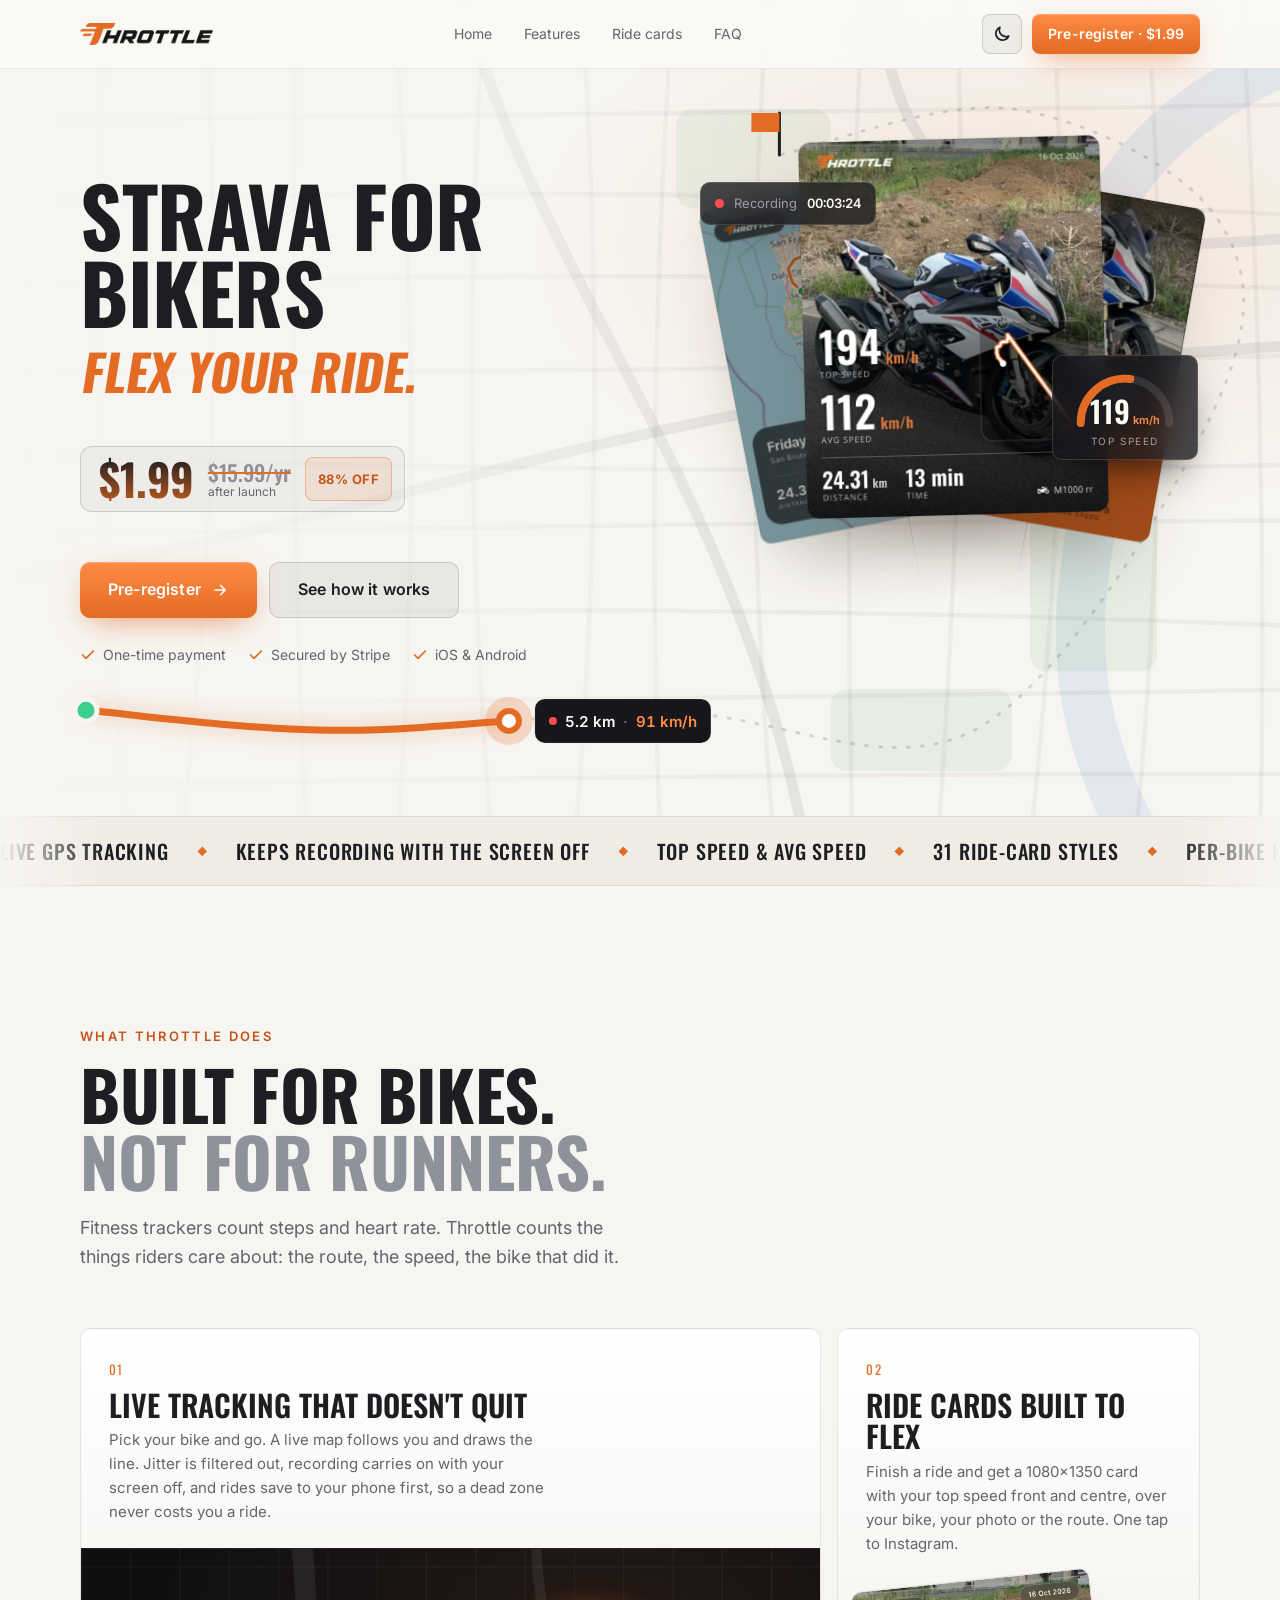
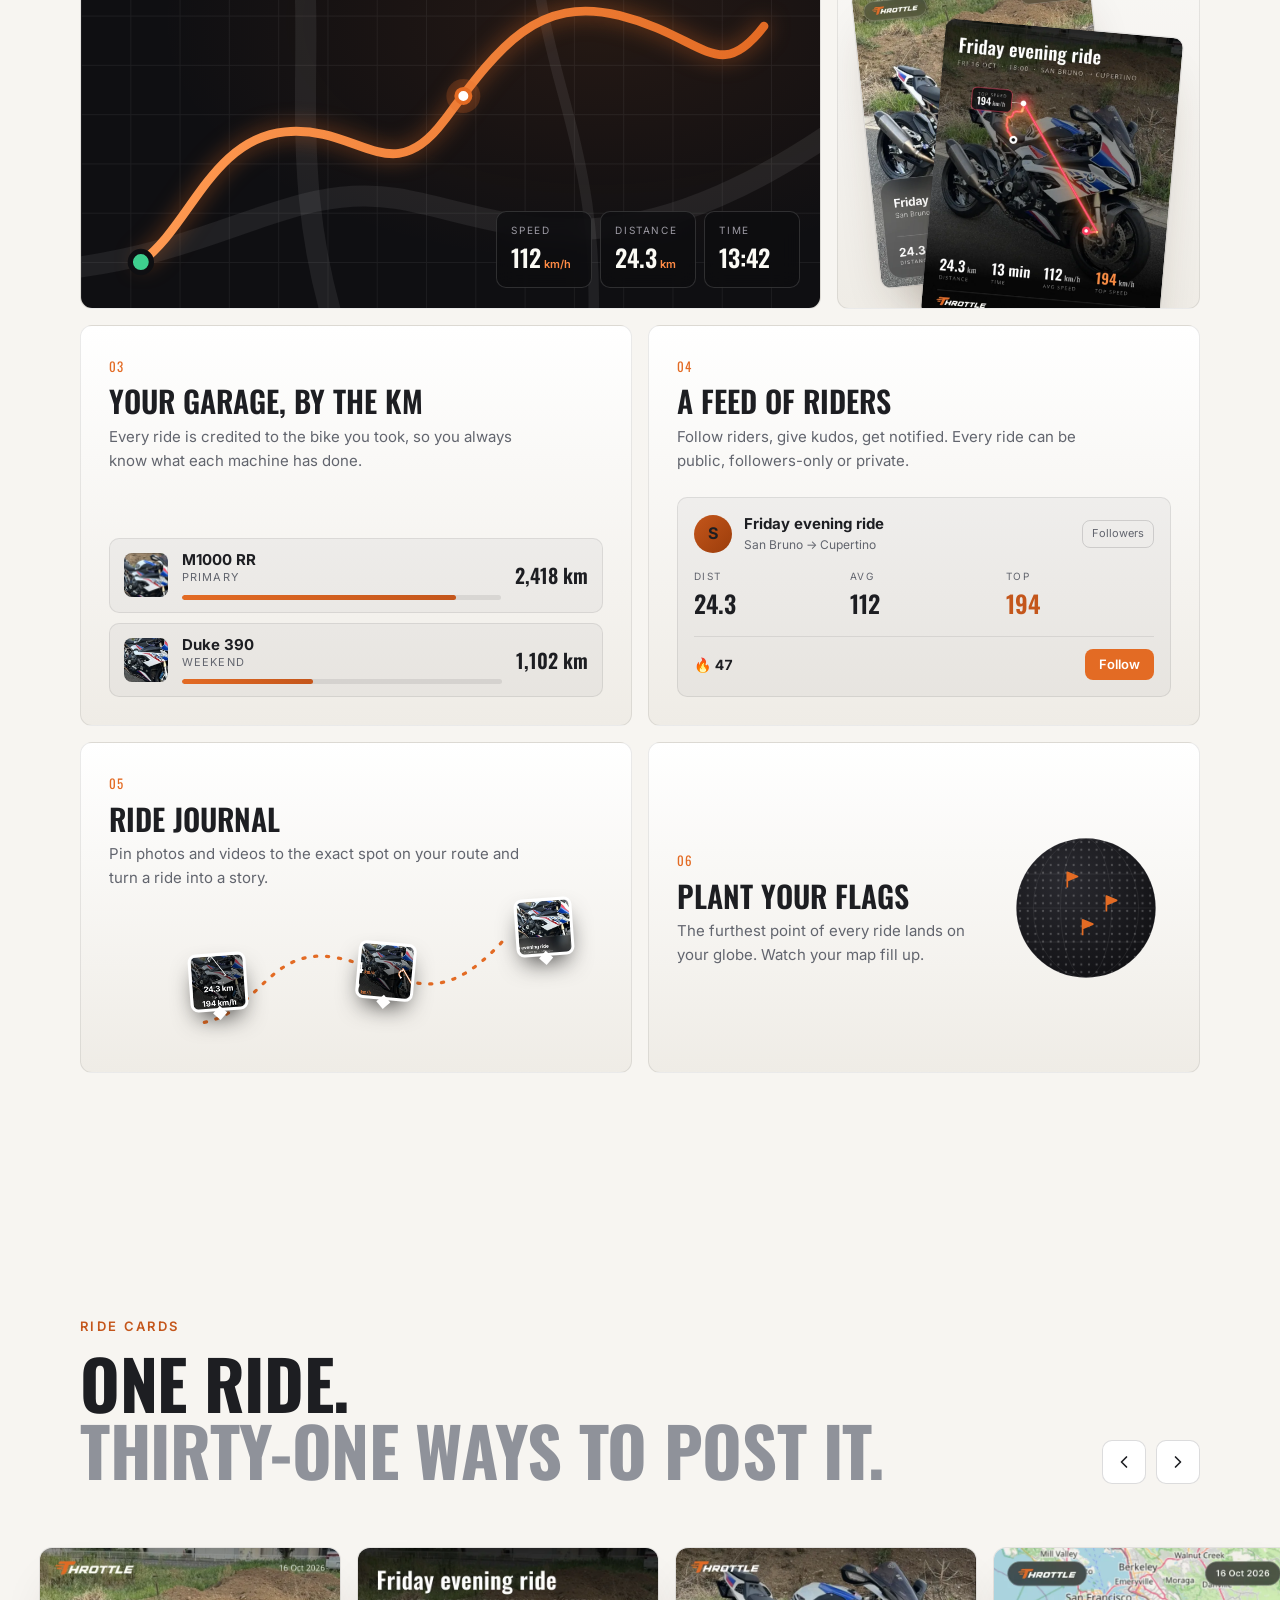
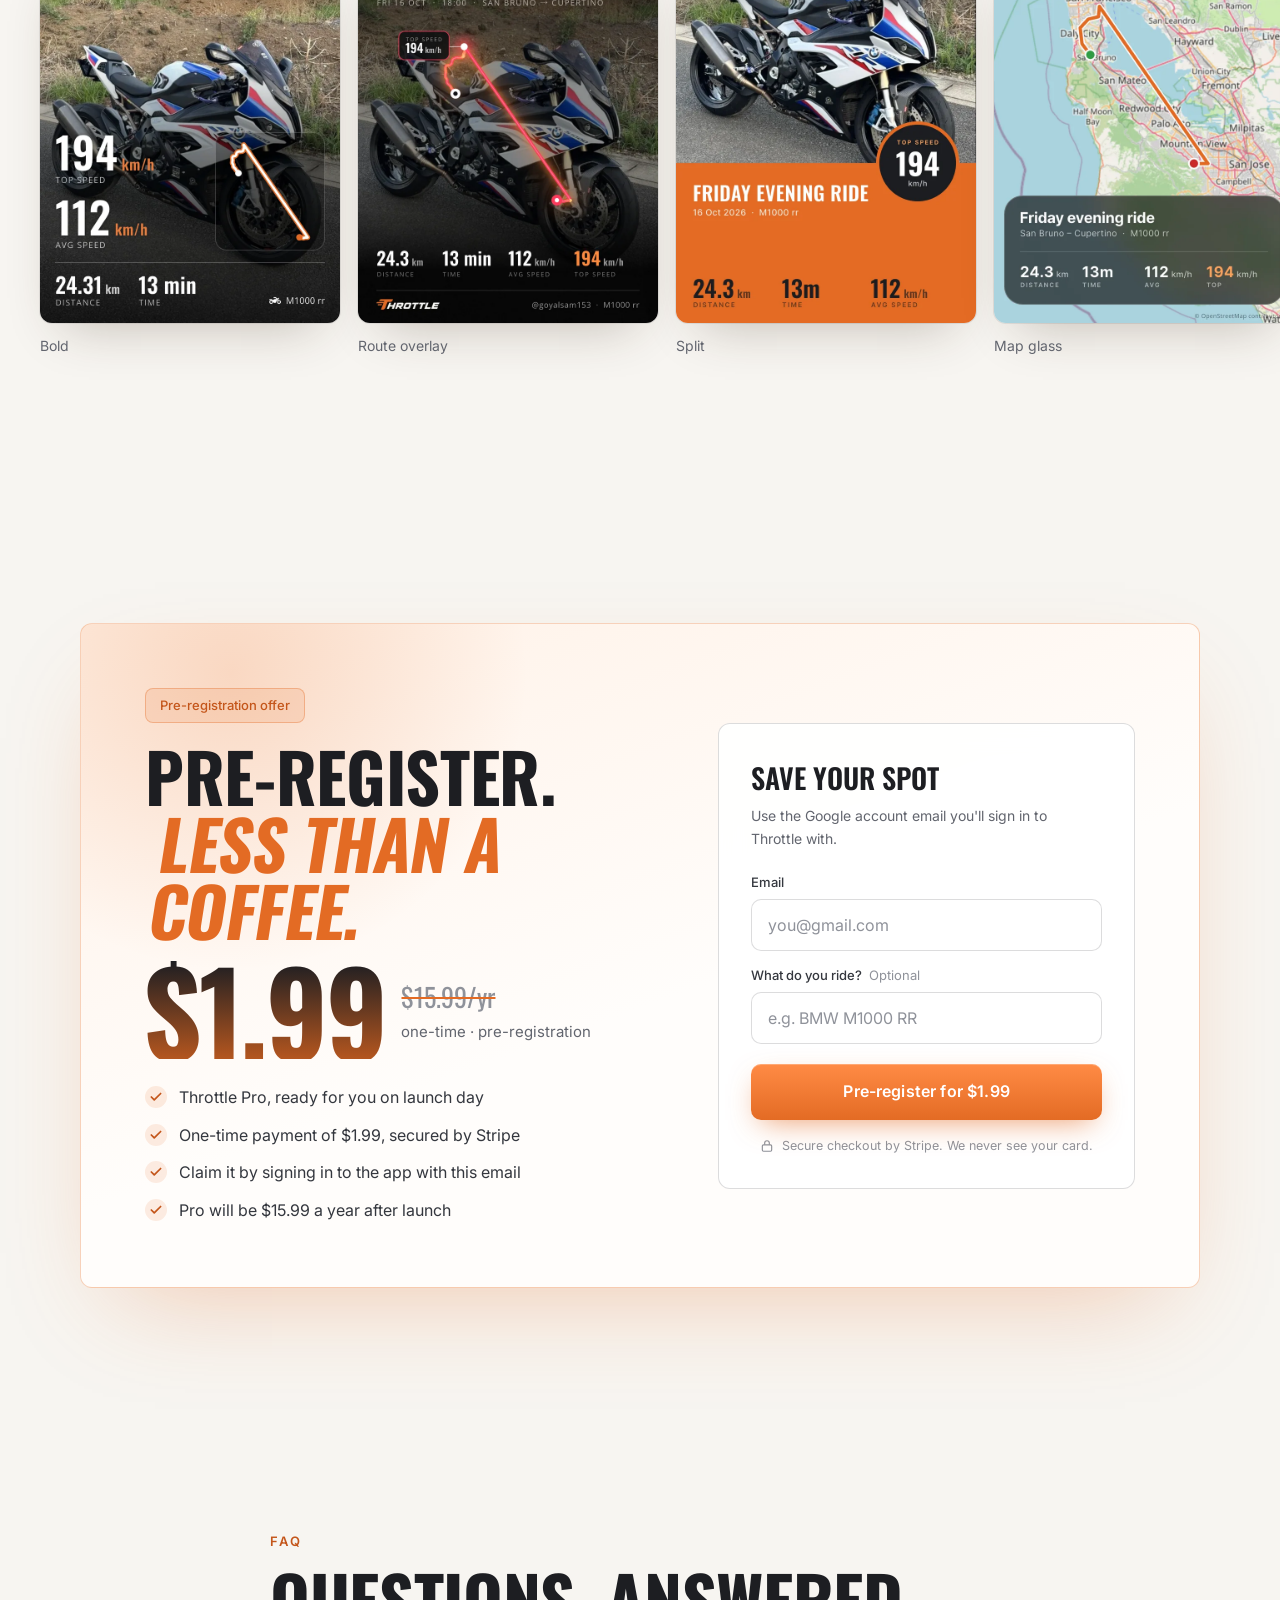
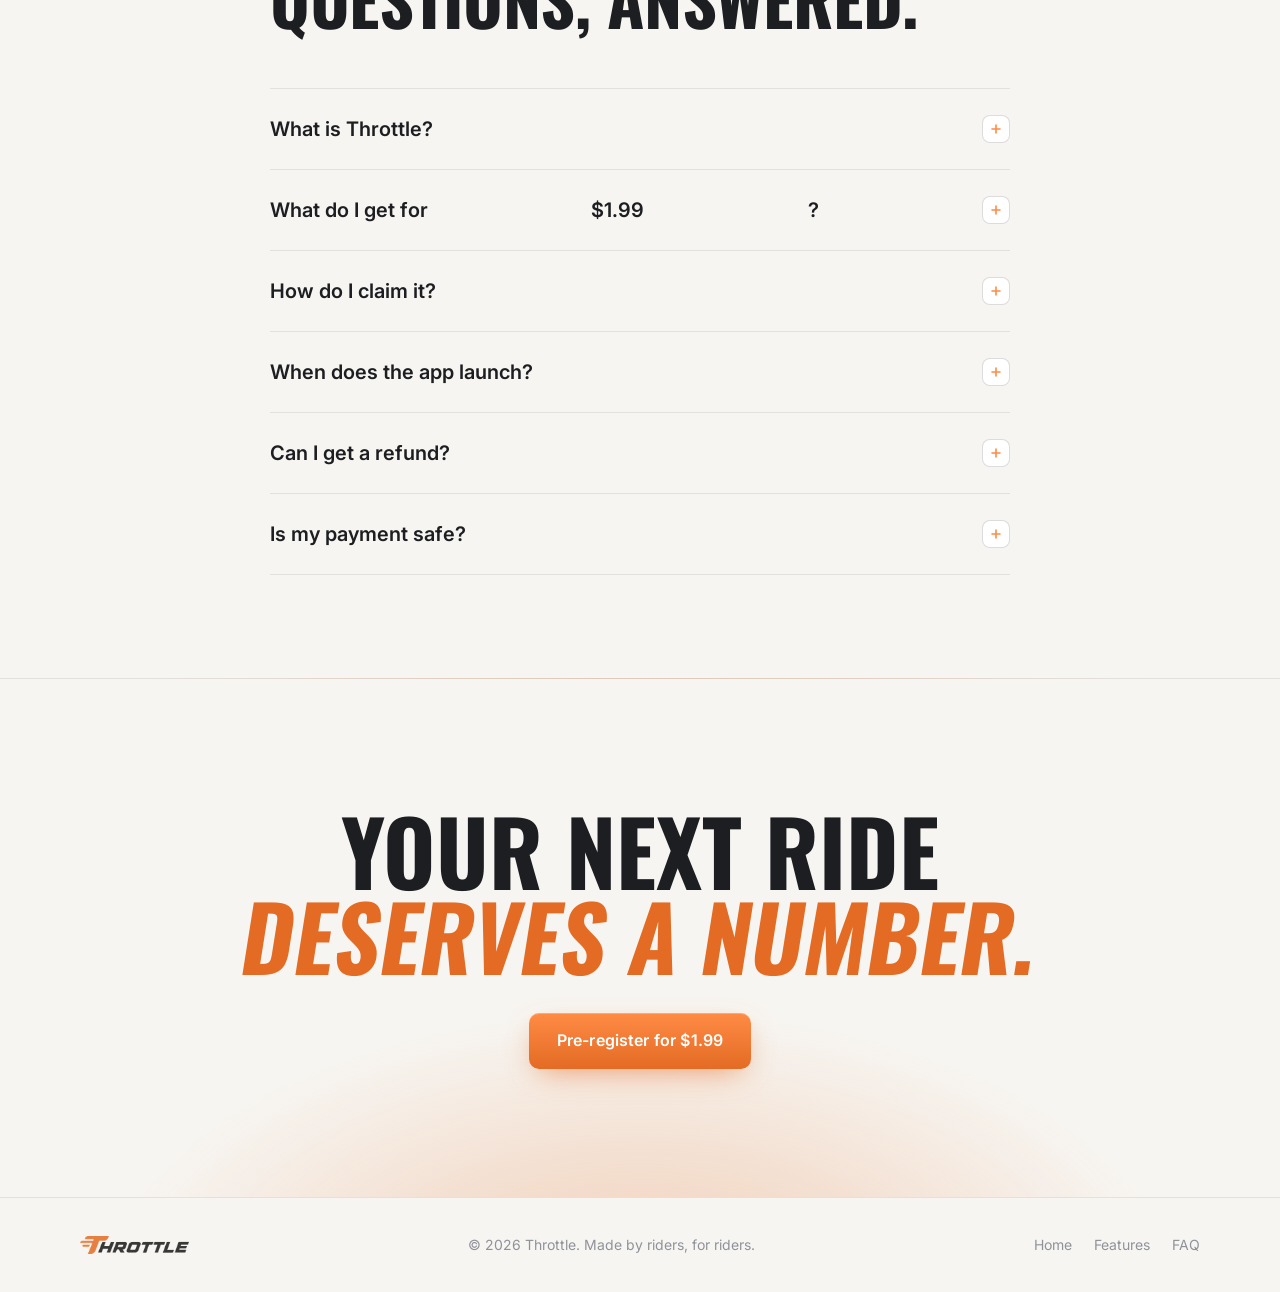
==== indexv2.html @ 34ca58b8 "newUI" ====
<!doctype html>
<!-- v2: solid nav + street map / live ride hero (assets/css/v2.css, assets/js/hero-route.js). -->
<html lang="en" data-theme="light">
<head>
  <meta charset="utf-8" />
  <meta name="viewport" content="width=device-width, initial-scale=1, viewport-fit=cover" />
  <title>Throttle: the ride tracker for motorcyclists</title>
  <meta name="description" content="Throttle records every motorcycle ride with GPS, turns it into a ride card that flexes your top speed, and connects you with riders who get it. Pre-register for $1.99 (Pro will be $15.99 a year)." />
  <meta name="theme-color" content="#f7f5f1" />
  <script>
    // Apply the saved theme before anything paints (light by default).
    (function () {
      var t = "light";
      try { t = localStorage.getItem("throttle_theme") === "dark" ? "dark" : "light"; } catch (e) {}
      document.documentElement.setAttribute("data-theme", t);
    })();
  </script>

  <meta property="og:type" content="website" />
  <meta property="og:title" content="Throttle: Strava for Bikers" />
  <meta property="og:description" content="The motorcycle app for tracking rides and sharing ride cards. Pre-register for $1.99. Pro will be $15.99 a year." />
  <meta property="og:image" content="assets/img/og-image.jpg" />
  <meta name="twitter:card" content="summary_large_image" />

  <link rel="icon" type="image/png" sizes="32x32" href="assets/img/favicon-32.png" />
  <link rel="apple-touch-icon" href="assets/img/apple-touch-icon.png" />

  <link rel="preconnect" href="https://fonts.googleapis.com" />
  <link rel="preconnect" href="https://fonts.gstatic.com" crossorigin />
  <link href="https://fonts.googleapis.com/css2?family=Inter:wght@400;500;600;700&family=Oswald:wght@500;600;700&display=swap" rel="stylesheet" />
  <link rel="preload" as="image" href="assets/img/cards/photo-bold.webp" type="image/webp" />
  <link rel="stylesheet" href="assets/css/styles.css?v=10" />
  <link rel="stylesheet" href="assets/css/v2.css?v=6" />
</head>
<body>
  <a class="skip" href="#main">Skip to content</a>

  <!-- ============================== NAV ============================== -->
  <header class="nav" id="nav">
    <div class="wrap nav__inner">
      <a href="#top" class="nav__logo" aria-label="Throttle home">
        <img class="logo-on-dark" src="assets/img/logo-light.png" alt="Throttle" width="640" height="114" />
        <img class="logo-on-light" src="assets/img/logo-dark.png" alt="Throttle" width="640" height="114" />
      </a>
      <nav class="nav__links" aria-label="Sections">
        <a href="#top">Home</a>
        <a href="#features">Features</a>
        <a href="#cards">Ride cards</a>
        <a href="#faq">FAQ</a>
      </nav>
      <div class="nav__right">
        <button type="button" class="iconbtn theme-toggle" id="themeToggle" aria-label="Switch to dark mode">
          <svg class="i-sun" viewBox="0 0 24 24" aria-hidden="true"><circle cx="12" cy="12" r="4"/><path d="M12 2v2M12 20v2M4.9 4.9l1.4 1.4M17.7 17.7l1.4 1.4M2 12h2M20 12h2M4.9 19.1l1.4-1.4M17.7 6.3l1.4-1.4"/></svg>
          <svg class="i-moon" viewBox="0 0 24 24" aria-hidden="true"><path d="M20 14.5A8 8 0 0 1 9.5 4a8 8 0 1 0 10.5 10.5Z"/></svg>
        </button>
        <a href="#enroll" class="btn btn--primary btn--sm" data-cta><span>Pre-register<span class="nav__price"> · <span data-price>$1.99</span></span></span></a>
      </div>
    </div>
  </header>

  <main id="main">
    <!-- ============================== HERO ============================== -->
    <section class="hero hero--route" id="top">
      <div class="hero__bg" aria-hidden="true">
        <!-- Faint street map, fading out behind the headline -->
        <svg class="hr-map" viewBox="0 0 1440 900" preserveAspectRatio="xMidYMid slice">
          <path class="hr-water" d="M1500 40 C 1260 120 1180 260 1220 420 S 1120 700 1300 980" />
          <rect class="hr-park" x="760" y="120" width="170" height="110" rx="18" />
          <rect class="hr-park" x="1150" y="560" width="140" height="180" rx="18" />
          <rect class="hr-park" x="930" y="760" width="200" height="90" rx="18" />
          <path class="hr-road" d="M-20 40 Q 720 30 1460 29" />
          <path class="hr-road" d="M-20 132 Q 720 127 1460 115" />
          <path class="hr-road" d="M-20 224 Q 720 198 1460 238" />
          <path class="hr-road" d="M-20 316 Q 720 292 1460 319" />
          <path class="hr-road" d="M-20 408 Q 720 415 1460 391" />
          <path class="hr-road" d="M-20 500 Q 720 528 1460 512" />
          <path class="hr-road" d="M-20 592 Q 720 575 1460 574" />
          <path class="hr-road" d="M-20 684 Q 720 659 1460 691" />
          <path class="hr-road" d="M-20 776 Q 720 772 1460 760" />
          <path class="hr-road" d="M-20 868 Q 720 853 1460 853" />
          <path class="hr-road" d="M30 -20 Q 60 450 27 920" />
          <path class="hr-road" d="M134 -20 Q 101 450 156 920" />
          <path class="hr-road" d="M238 -20 Q 270 450 215 920" />
          <path class="hr-road" d="M342 -20 Q 330 450 352 920" />
          <path class="hr-road" d="M446 -20 Q 486 450 453 920" />
          <path class="hr-road" d="M550 -20 Q 517 450 556 920" />
          <path class="hr-road" d="M654 -20 Q 688 450 649 920" />
          <path class="hr-road" d="M758 -20 Q 724 450 742 920" />
          <path class="hr-road" d="M862 -20 Q 827 450 867 920" />
          <path class="hr-road" d="M966 -20 Q 943 450 954 920" />
          <path class="hr-road" d="M1070 -20 Q 1083 450 1049 920" />
          <path class="hr-road" d="M1174 -20 Q 1203 450 1151 920" />
          <path class="hr-road" d="M1278 -20 Q 1311 450 1267 920" />
          <path class="hr-road" d="M1382 -20 Q 1413 450 1404 920" />
          <path class="hr-avenue" d="M-20 640 C 400 600 700 420 1460 380" />
          <path class="hr-avenue" d="M520 -20 C 600 300 820 520 900 920" />
          <path class="hr-avenue" d="M980 -20 C 1000 200 1100 300 1460 260" />
        </svg>
        <!-- Desktop: the live ride. hero-route.js draws the route around the
             headline and cards (it measures them), then moves the rider. -->
        <svg class="hr-desk" aria-hidden="true">
          <path class="hr-plan hr-measure" d="" />
          <path class="hr-line" pathLength="1000" d="" />
          <circle class="hr-start" r="11" />
          <g class="hr-flag"><path d="M0 0 v-42" /><path class="hr-flag-cloth" d="M0 -42 h-28 v19 h28z" /></g>
          <g class="hr-rider"><circle class="hr-rider-ring" r="24"/><circle class="hr-rider-dot" r="10"/></g>
          <g class="hr-tag hr-tag--fixed"><rect width="168" height="44" rx="10"/><circle class="hr-live" cx="18" cy="22" r="4"/><text x="30" y="28"><tspan class="hr-tag-km">0.0 km</tspan><tspan class="hr-tag-sep" dx="8">·</tspan><tspan class="hr-tag-spd" dx="8">0 km/h</tspan></text></g>
        </svg>
      </div>

      <div class="wrap hero__inner">
        <div class="hero__copy">
          <div style="height:50px"></div>
          <!-- <p class="chip chip--live"><span class="dot"></span>The app for motorcycle riders</p> -->
          <h1 class="hero__title">Strava for Bikers</h1>
          <h2 class="hero__tagline"><span class="slant">Flex your Ride.</span></h2>
          <div style="height:20px"></div>

          <div class="hero__price">
            <span class="hero__price-now" data-price>$1.99</span>
            <span class="hero__price-was"><s data-launch-price>$15.99/yr</s><small>after launch</small></span>
            <span class="hero__price-off" data-discount hidden></span>
          </div>
          <div style="height:30px"></div>

          <div class="hero__ctas">
            <a href="#enroll" class="btn btn--primary btn--lg" data-cta>
              <span>Pre-register</span>
              <svg viewBox="0 0 24 24" aria-hidden="true"><path d="M5 12h14M13 6l6 6-6 6"/></svg>
            </a>
            <a href="#features" class="btn btn--ghost btn--lg">See how it works</a>
          </div>
          <ul class="hero__meta">
            <li><svg viewBox="0 0 24 24" aria-hidden="true"><path d="M20 6 9 17l-5-5"/></svg>One-time payment</li>
            <li><svg viewBox="0 0 24 24" aria-hidden="true"><path d="M20 6 9 17l-5-5"/></svg>Secured by Stripe</li>
            <li><svg viewBox="0 0 24 24" aria-hidden="true"><path d="M20 6 9 17l-5-5"/></svg>iOS &amp; Android</li>
          </ul>
          <p class="hero__count" id="heroCount" hidden><b data-count>0</b> riders already pre-registered</p>
        </div>

        <div class="hero__visual" aria-label="Examples of Throttle ride cards">
          <div class="fan">
            <!-- Phones: the live ride wraps around the cards -->
            <svg class="hr-mob" viewBox="0 0 360 400" aria-hidden="true">
              <path class="hr-plan hr-measure" d="M14 372 C28 373 69 381 100 380 C131 379 167 367 200 366 C233 365 275 386 300 376 C325 366 341 335 350 304 C359 273 357 227 356 190 C355 153 346 102 344 84" />
              <path class="hr-line" pathLength="1000" d="M14 372 C28 373 69 381 100 380 C131 379 167 367 200 366 C233 365 275 386 300 376 C325 366 341 335 350 304 C359 273 357 227 356 190 C355 153 346 102 344 84" />
              <circle class="hr-start" cx="14" cy="372" r="8" />
              <g class="hr-flag"><path d="M344 84 v-32" /><path class="hr-flag-cloth" d="M344 52 h-22 v15 h22z" /></g>
              <g class="hr-rider"><circle class="hr-rider-ring" r="18"/><circle class="hr-rider-dot" r="8"/></g>
              <g class="hr-tag hr-tag--fixed"><rect width="168" height="44" rx="10"/><circle class="hr-live" cx="18" cy="22" r="4"/><text x="30" y="28"><tspan class="hr-tag-km">0.0 km</tspan><tspan class="hr-tag-sep" dx="8">·</tspan><tspan class="hr-tag-spd" dx="8">0 km/h</tspan></text></g>
            </svg>
            <picture class="fan__card fan__card--l">
              <source srcset="assets/img/cards/map-glass.webp" type="image/webp" />
              <img src="assets/img/cards/map-glass.jpg" alt="Ride card with the route on a map" width="720" height="900" />
            </picture>
            <picture class="fan__card fan__card--r">
              <source srcset="assets/img/cards/orange-split.webp" type="image/webp" />
              <img src="assets/img/cards/orange-split.jpg" alt="Orange ride card showing a 194 km/h top speed" width="720" height="900" />
            </picture>
            <picture class="fan__card fan__card--c">
              <source srcset="assets/img/cards/photo-bold.webp" type="image/webp" />
              <img src="assets/img/cards/photo-bold.jpg" alt="Ride card over a bike photo: 194 km/h top speed, 112 km/h average" width="720" height="900" fetchpriority="high" />
            </picture>

            <div class="float float--gauge keep-dark" aria-hidden="true">
              <svg viewBox="0 0 120 70" class="gauge">
                <path class="gauge__track" d="M10 62a50 50 0 0 1 100 0" />
                <path class="gauge__fill" d="M10 62a50 50 0 0 1 100 0" pathLength="100" />
              </svg>
              <div class="gauge__read"><b data-speed>0</b><small>km/h</small></div>
              <span class="float__label">Top speed</span>
            </div>
            <div class="float float--rec keep-dark" aria-hidden="true">
              <span class="rec-dot"></span>Recording <b data-clock>00:13:42</b>
            </div>
          <!--   <div class="float float--kudos keep-dark" aria-hidden="true">
              <span class="kudos-ico">🔥</span><span><b>+12 kudos</b><small>on Friday evening ride</small></span>
            </div> -->
          </div>
        </div>
      </div>
    </section>

    <!-- ============================== MARQUEE ============================== -->
    <div class="marquee" aria-label="Highlights">
      <div class="marquee__track" data-marquee>
        <span>Live GPS tracking</span><i>◆</i>
        <span>Keeps recording with the screen off</span><i>◆</i>
        <span>Top speed &amp; avg speed</span><i>◆</i>
        <span>31 ride-card styles</span><i>◆</i>
        <span>Per-bike km in your garage</span><i>◆</i>
        <span>Ride Journal</span><i>◆</i>
        <span>Flags on a globe</span><i>◆</i>
        <span>Follow riders · give kudos</span><i>◆</i>
      </div>
    </div>

    <!-- ============================== FEATURES ============================== -->
    <section class="section" id="features">
      <div class="wrap">
        <header class="section__head reveal">
          <p class="eyebrow">What Throttle does</p>
          <h2 class="h2">Built for bikes.<br /><span class="muted">Not for runners.</span></h2>
          <p class="section__lede">Fitness trackers count steps and heart rate. Throttle counts the things riders care about: the route, the speed, the bike that did it.</p>
        </header>

        <div class="bento">
          <!-- Live tracking -->
          <article class="tile tile--track reveal">
            <div class="tile__text">
              <span class="tile__num">01</span>
              <h3>Live tracking that doesn't quit</h3>
              <p>Pick your bike and go. A live map follows you and draws the line. Jitter is filtered out, recording carries on with your screen off, and rides save to your phone first, so a dead zone never costs you a ride.</p>
            </div>
            <div class="trackviz keep-dark" aria-hidden="true">
              <svg viewBox="0 0 420 240" preserveAspectRatio="xMidYMid slice">
                <defs>
                  <pattern id="mapgrid" width="28" height="28" patternUnits="userSpaceOnUse">
                    <path d="M28 0H0V28" fill="none" stroke="rgba(255,255,255,.06)" />
                  </pattern>
                  <linearGradient id="routeGrad" x1="0" x2="1">
                    <stop offset="0" stop-color="#ff9a52" />
                    <stop offset="1" stop-color="#e36b24" />
                  </linearGradient>
                </defs>
                <rect width="420" height="240" fill="url(#mapgrid)" />
                <path class="road" d="M-10 200 C80 190 120 150 180 160 S300 210 430 120" />
                <path class="road" d="M120 -10 C140 60 110 140 150 250" />
                <path class="road road--thin" d="M260 -10 C250 80 300 120 290 250" />
                <path class="route" d="M34 196 C62 176 74 126 116 122 S176 156 206 116 S258 44 306 56 S362 96 388 62" />
                <circle cx="34" cy="196" r="6" class="pin-start" />
              </svg>
              <span class="trackviz__dot"></span>
              <div class="readout">
                <div><small>Speed</small><b>112<i>km/h</i></b></div>
                <div><small>Distance</small><b>24.3<i>km</i></b></div>
                <div><small>Time</small><b>13:42</b></div>
              </div>
            </div>
          </article>

          <!-- Ride cards -->
          <article class="tile tile--cards reveal">
            <div class="tile__text">
              <span class="tile__num">02</span>
              <h3>Ride cards built to flex</h3>
              <p>Finish a ride and get a 1080×1350 card with your top speed front and centre, over your bike, your photo or the route. One tap to Instagram.</p>
            </div>
            <div class="cardstack" aria-hidden="true">
              <picture><source srcset="assets/img/cards/photo-glass.webp" type="image/webp" /><img src="assets/img/cards/photo-glass.jpg" alt="" loading="lazy" width="720" height="900" /></picture>
              <picture><source srcset="assets/img/cards/route-overlay.webp" type="image/webp" /><img src="assets/img/cards/route-overlay.jpg" alt="" loading="lazy" width="720" height="900" /></picture>
            </div>
          </article>

          <!-- Garage -->
          <article class="tile tile--garage reveal">
            <div class="tile__text">
              <span class="tile__num">03</span>
              <h3>Your garage, by the km</h3>
              <p>Every ride is credited to the bike you took, so you always know what each machine has done.</p>
            </div>
            <ul class="garage" aria-hidden="true">
              <li><span class="garage__bike" style="--img:url(../img/cards/photo-glass.webp)"></span><div><b>M1000 RR</b><small>Primary</small><div class="bar"><i style="--w:86%"></i></div></div><em>2,418 km</em></li>
              <li><span class="garage__bike garage__bike--alt" style="--img:url(../img/cards/orange-split.webp)"></span><div><b>Duke 390</b><small>Weekend</small><div class="bar"><i style="--w:41%"></i></div></div><em>1,102 km</em></li>
            </ul>
          </article>

          <!-- Social -->
          <article class="tile tile--social reveal">
            <div class="tile__text">
              <span class="tile__num">04</span>
              <h3>A feed of riders</h3>
              <p>Follow riders, give kudos, get notified. Every ride can be public, followers-only or private.</p>
            </div>
            <div class="post" aria-hidden="true">
              <div class="post__head">
                <span class="avatar">S</span>
                <div><b>Friday evening ride</b><small>San Bruno → Cupertino</small></div>
                <span class="vis">Followers</span>
              </div>
              <div class="post__stats"><div><small>Dist</small><b>24.3</b></div><div><small>Avg</small><b>112</b></div><div><small>Top</small><b class="o">194</b></div></div>
              <div class="post__foot"><span class="kudo">🔥 <b data-kudos>47</b></span><span class="follow">Follow</span></div>
            </div>
          </article>

          <!-- Journal -->
          <article class="tile tile--journal reveal">
            <div class="tile__text">
              <span class="tile__num">05</span>
              <h3>Ride Journal</h3>
              <p>Pin photos and videos to the exact spot on your route and turn a ride into a story.</p>
            </div>
            <div class="journal" aria-hidden="true">
              <svg viewBox="0 0 300 120"><path d="M10 100 C60 90 70 30 130 40 S220 100 290 20" /></svg>
              <span class="jpin" style="--x:22%;--y:52%;--img:url(../img/cards/photo-stack.webp)"></span>
              <span class="jpin" style="--x:56%;--y:44%;--img:url(../img/cards/photo-bold.webp)"></span>
              <span class="jpin" style="--x:88%;--y:10%;--img:url(../img/cards/photo-glass.webp)"></span>
            </div>
          </article>

          <!-- Flags -->
          <article class="tile tile--flags reveal">
            <div class="tile__text">
              <span class="tile__num">06</span>
              <h3>Plant your flags</h3>
              <p>The furthest point of every ride lands on your globe. Watch your map fill up.</p>
            </div>
            <div class="globe keep-dark" aria-hidden="true">
              <svg viewBox="0 0 200 200">
                <defs>
                  <clipPath id="globeClip"><circle cx="100" cy="100" r="82" /></clipPath>
                  <radialGradient id="globeShade" cx="35%" cy="30%" r="80%">
                    <stop offset="0" stop-color="#2a2a30" />
                    <stop offset="1" stop-color="#101013" />
                  </radialGradient>
                  <pattern id="dots" width="9" height="9" patternUnits="userSpaceOnUse"><circle cx="4.5" cy="4.5" r="1.3" fill="rgba(255,255,255,.22)" /></pattern>
                </defs>
                <circle cx="100" cy="100" r="82" fill="url(#globeShade)" />
                <g clip-path="url(#globeClip)">
                  <g class="globe__spin">
                    <rect x="-200" y="0" width="600" height="200" fill="url(#dots)" />
                  </g>
                  <ellipse cx="100" cy="100" rx="30" ry="82" class="meridian" />
                  <ellipse cx="100" cy="100" rx="62" ry="82" class="meridian" />
                  <path d="M18 100h164M30 60h140M30 140h140" class="meridian" />
                </g>
                <circle cx="100" cy="100" r="82" fill="none" stroke="rgba(255,255,255,.12)" />
                <g class="flag" style="--d:0s"><path d="M78 76v-18l12 5-12 5" /></g>
                <g class="flag" style="--d:.4s"><path d="M124 104v-18l12 5-12 5" /></g>
                <g class="flag" style="--d:.8s"><path d="M96 132v-18l12 5-12 5" /></g>
              </svg>
            </div>
          </article>
        </div>
      </div>
    </section>

    <!-- ============================== CARD GALLERY ============================== -->
    <section class="section section--tight" id="cards">
      <div class="wrap">
        <header class="section__head section__head--row reveal">
          <div>
            <p class="eyebrow">Ride cards</p>
            <h2 class="h2">One ride.<br /><span class="muted">Thirty-one ways to post it.</span></h2>
          </div>
          <div class="rail-ctrl">
            <button class="iconbtn" data-rail="-1" aria-label="Previous cards"><svg viewBox="0 0 24 24"><path d="M15 6l-6 6 6 6"/></svg></button>
            <button class="iconbtn" data-rail="1" aria-label="Next cards"><svg viewBox="0 0 24 24"><path d="M9 6l6 6-6 6"/></svg></button>
          </div>
        </header>
      </div>
      <div class="rail" id="rail" tabindex="0" aria-label="Ride card styles">
        <figure><picture><source srcset="assets/img/cards/photo-bold.webp" type="image/webp" /><img src="assets/img/cards/photo-bold.jpg" alt="Bold numbers over a bike photo" loading="lazy" width="720" height="900" /></picture><figcaption>Bold</figcaption></figure>
        <figure><picture><source srcset="assets/img/cards/route-overlay.webp" type="image/webp" /><img src="assets/img/cards/route-overlay.jpg" alt="Route traced over the bike photo" loading="lazy" width="720" height="900" /></picture><figcaption>Route overlay</figcaption></figure>
        <figure><picture><source srcset="assets/img/cards/orange-split.webp" type="image/webp" /><img src="assets/img/cards/orange-split.jpg" alt="Half photo, half orange panel with stats" loading="lazy" width="720" height="900" /></picture><figcaption>Split</figcaption></figure>
        <figure><picture><source srcset="assets/img/cards/map-glass.webp" type="image/webp" /><img src="assets/img/cards/map-glass.jpg" alt="Route on a map under a glass panel" loading="lazy" width="720" height="900" /></picture><figcaption>Map glass</figcaption></figure>
        <figure><picture><source srcset="assets/img/cards/photo-glass.webp" type="image/webp" /><img src="assets/img/cards/photo-glass.jpg" alt="Bike photo under a glass stats panel" loading="lazy" width="720" height="900" /></picture><figcaption>Photo glass</figcaption></figure>
        <figure><picture><source srcset="assets/img/cards/map-stack.webp" type="image/webp" /><img src="assets/img/cards/map-stack.jpg" alt="Stacked stats over a map" loading="lazy" width="720" height="900" /></picture><figcaption>Map stack</figcaption></figure>
        <figure><picture><source srcset="assets/img/cards/photo-stack.webp" type="image/webp" /><img src="assets/img/cards/photo-stack.jpg" alt="Stacked stats over a bike photo" loading="lazy" width="720" height="900" /></picture><figcaption>Photo stack</figcaption></figure>
      </div>
    </section>

    <!-- ============================== OFFER ============================== -->
    <section class="section" id="enroll">
      <div class="wrap">
        <div class="offer reveal">
          <div class="offer__glow" aria-hidden="true"></div>
          <div class="offer__left">
            <p class="chip chip--orange">Pre-registration offer</p>
            <h2 class="h2 offer__title">Pre-register.<br /><span class="slant">Less than a coffee.</span></h2>
            <div class="price">
              <span class="price__big" data-price>$1.99</span>
              <span class="price__side">
                <s data-launch-price>$15.99/yr</s>
                <small>one-time · pre-registration</small>
              </span>
            </div>
            <ul class="perks">
              <li><svg viewBox="0 0 24 24" aria-hidden="true"><path d="M20 6 9 17l-5-5"/></svg><span>Throttle Pro, ready for you on launch day</span></li>
              <li><svg viewBox="0 0 24 24" aria-hidden="true"><path d="M20 6 9 17l-5-5"/></svg><span>One-time payment of <span data-price>$1.99</span>, secured by Stripe</span></li>
              <li><svg viewBox="0 0 24 24" aria-hidden="true"><path d="M20 6 9 17l-5-5"/></svg><span>Claim it by signing in to the app with this email</span></li>
              <li><svg viewBox="0 0 24 24" aria-hidden="true"><path d="M20 6 9 17l-5-5"/></svg><span>Pro will be <span data-launch-text>$15.99 a year</span> after launch</span></li>
            </ul>
          </div>

          <form class="enroll" id="enrollForm" novalidate>
            <h3>Save your spot</h3>
            <p class="enroll__sub">Use the Google account email you'll sign in to Throttle with.</p>
            <label class="field">
              <span>Email</span>
              <input type="email" name="email" id="email" autocomplete="email" inputmode="email" placeholder="you@gmail.com" required maxlength="254" />
            </label>
            <label class="field">
              <span>What do you ride? <em>Optional</em></span>
              <input type="text" name="bike" autocomplete="off" placeholder="e.g. BMW M1000 RR" maxlength="80" />
            </label>
            <button type="submit" class="btn btn--primary btn--lg btn--block" id="enrollBtn">
              <span class="btn__label">Pre-register for <span data-price>$1.99</span></span>
              <span class="spinner" aria-hidden="true"></span>
            </button>
            <p class="form-msg" id="formMsg" role="status" aria-live="polite"></p>
            <p class="secure">
              <svg viewBox="0 0 24 24" aria-hidden="true"><rect x="4" y="10" width="16" height="11" rx="2"/><path d="M8 10V7a4 4 0 0 1 8 0v3"/></svg>
              Secure checkout by Stripe. We never see your card.
            </p>
          </form>
        </div>
      </div>
    </section>

    <!-- ============================== FAQ ============================== -->
    <section class="section section--tight" id="faq">
      <div class="wrap wrap--narrow">
        <header class="section__head reveal">
          <p class="eyebrow">FAQ</p>
          <h2 class="h2">Questions, answered.</h2>
        </header>
        <div class="faq reveal">
          <details>
            <summary>What is Throttle?</summary>
            <p>A ride tracker and social app made for motorcycles. It records your route, distance, time, average and top speed with GPS, makes a shareable ride card from every ride, keeps per-bike kilometres in your garage, and lets you follow other riders.</p>
          </details>
          <details>
            <summary>What do I get for <span data-price>$1.99</span>?</summary>
            <p>Throttle Pro, ready on your account the day the app launches. Pre-registering costs <span data-price>$1.99</span>, once; after launch, Pro costs <span data-launch-text>$15.99 a year</span>.</p>
          </details>
          <details>
            <summary>How do I claim it?</summary>
            <p>Sign in to the Throttle app with the same email you used here. Your pre-registration is attached to your account automatically.</p>
          </details>
          <details>
            <summary>When does the app launch?</summary>
            <p>We're in final testing on iOS and Android. Founding riders hear first, by email, the day it's out.</p>
          </details>
          <details>
            <summary>Can I get a refund?</summary>
            <p>Yes. Reply to your Stripe receipt and we'll refund you, no questions asked.</p>
          </details>
          <details>
            <summary>Is my payment safe?</summary>
            <p>Payment happens on Stripe's secure checkout page. Your card details go straight to Stripe and never touch our servers.</p>
          </details>
        </div>
      </div>
    </section>

    <!-- ============================== FINAL CTA ============================== -->
    <section class="final">
      <div class="wrap final__inner reveal">
        <h2 class="final__title">Your next ride<br /><span class="slant">deserves a number.</span></h2>
        <a href="#enroll" class="btn btn--primary btn--lg" data-cta><span>Pre-register for <span data-price>$1.99</span></span></a>
      </div>
    </section>
  </main>

  <footer class="footer">
    <div class="wrap footer__inner">
      <a href="#top" aria-label="Back to top"><img src="assets/img/logo-light.png" alt="Throttle" width="640" height="114" class="footer__logo logo-on-dark" loading="lazy" /><img src="assets/img/logo-dark.png" alt="Throttle" width="640" height="114" class="footer__logo logo-on-light" loading="lazy" /></a>
      <p>© <span data-year>2026</span> Throttle. Made by riders, for riders.</p>
      <nav aria-label="Footer">
        <a href="#top">Home</a>
        <a href="#features">Features</a>
        <a href="#faq">FAQ</a>
        <a href="#" data-contact hidden>Contact</a>
      </nav>
    </div>
  </footer>

  <!-- Mobile sticky CTA -->
  <div class="sticky-cta" id="stickyCta" aria-hidden="true">
    <div><b><span data-price>$1.99</span> <s data-launch-price>$15.99/yr</s></b><small>Pre-registration</small></div>
    <a href="#enroll" class="btn btn--primary btn--sm" data-cta tabindex="-1">Pre-register</a>
  </div>

  <!-- Post-checkout result -->
  <div class="overlay" id="overlay" hidden>
    <canvas id="confetti" aria-hidden="true"></canvas>
    <div class="overlay__card" role="dialog" aria-modal="true" aria-labelledby="overlayTitle">
      <div class="overlay__badge" aria-hidden="true">
        <img src="assets/img/favicon-180.png" alt="" width="64" height="64" />
      </div>
      <h2 id="overlayTitle">You're pre-registered.</h2>
      <p id="overlayText">Your spot is saved. We'll email you the moment Throttle is ready. Sign in with the same email to claim Pro.</p>
      <button class="btn btn--primary btn--block" id="overlayClose">Nice</button>
    </div>
  </div>

  <div class="toast" id="toast" role="status" aria-live="polite" hidden></div>

  <script src="assets/js/config.js?v=3"></script>
  <script src="assets/js/main.js?v=5" defer></script>
  <script src="assets/js/hero-route.js?v=14" defer></script>
</body>
</html>
---- assets/css/styles.css ----
/* Throttle landing: colours come from the app (lib/theme.dart) and the logo.
   Light is the default (index.html sets data-theme="light" on <html>; the
   toggle switches to "dark"). The dark palette doubles as the base below.
   .keep-dark marks "app screen" visuals (live map, globe, floating badges)
   that stay dark in both themes. */
:root,
.keep-dark {
  color-scheme: dark;
  --bg: #0d0d0f;
  --bg-2: #131316;
  --surface: #17171b;
  --surface-2: #1d1d22;
  --line: rgba(255, 255, 255, 0.08);
  --line-2: rgba(255, 255, 255, 0.14);
  --text: #fbfaf4;
  --muted: #9d9ba4;
  --dim: #6c6a73;
  --orange: #e36b24;
  --orange-hi: #ff8b45;
  --orange-soft: rgba(227, 107, 36, 0.14);
  --green: #3ecf8e;

  --text-2: #c9c7cf;
  --text-3: #d8d6dc;
  --tint: rgba(255, 255, 255, 0.04);
  --tint-2: rgba(255, 255, 255, 0.07);
  --line-3: rgba(255, 255, 255, 0.22);
  --ring: rgba(255, 255, 255, 0.08);
  --grid: rgba(255, 255, 255, 0.035);
  --shadow: rgba(0, 0, 0, 0.9);
  --glow: rgba(227, 107, 36, 0.28);
  --nav-bg: rgba(13, 13, 15, 0.72);
  --panel: rgba(13, 13, 15, 0.75);
  --sticky-bg: rgba(23, 23, 27, 0.88);
  --scrim: rgba(5, 5, 7, 0.7);
  --price-grad: linear-gradient(180deg, #fff, #ffd2b4);
  --offer-bg: linear-gradient(160deg, #1b1512, #121215 55%);
  --badge-bg: radial-gradient(circle at 30% 30%, #2a201a, #141416);
  --err-bg: rgba(255, 90, 90, 0.1);
  --err-line: rgba(255, 90, 90, 0.25);
  --err-text: #ff9c9c;
  --ok-text: #7fe3b4;
}

:root[data-theme="light"] {
  color-scheme: light;
  --bg: #f7f5f1;
  --bg-2: #efece6;
  --surface: #ffffff;
  --surface-2: #faf8f5;
  --line: rgba(24, 22, 30, 0.09);
  --line-2: rgba(24, 22, 30, 0.15);
  --text: #1d1e22;
  --muted: #62656e;
  --dim: #8f929a;
  --orange-hi: #c4561b;
  --orange-soft: rgba(227, 107, 36, 0.12);

  --text-2: #4a4d55;
  --text-3: #34373e;
  --tint: rgba(24, 22, 30, 0.035);
  --tint-2: rgba(24, 22, 30, 0.06);
  --line-3: rgba(24, 22, 30, 0.24);
  --ring: rgba(24, 22, 30, 0.08);
  --grid: rgba(24, 22, 30, 0.05);
  --shadow: rgba(60, 40, 20, 0.3);
  --glow: rgba(227, 107, 36, 0.2);
  --nav-bg: rgba(247, 245, 241, 0.8);
  --panel: rgba(255, 255, 255, 0.9);
  --sticky-bg: rgba(255, 255, 255, 0.92);
  --scrim: rgba(40, 32, 24, 0.35);
  --price-grad: linear-gradient(180deg, #1d1e22, #b4561f);
  --offer-bg: linear-gradient(160deg, #fff1e6, #fffdfb 55%);
  --badge-bg: radial-gradient(circle at 30% 30%, #fff1e6, #ffe0c8);
  --err-bg: rgba(220, 50, 50, 0.08);
  --err-line: rgba(220, 50, 50, 0.25);
  --err-text: #b42318;
  --ok-text: #13784a;
}

.keep-dark { color: var(--text); }

:root {
  --display: "Oswald", "Arial Narrow", system-ui, sans-serif;
  --body: "Inter", system-ui, -apple-system, "Segoe UI", sans-serif;

  --radius: 12px;
  --radius-sm: 10px;
  --gutter: clamp(16px, 4vw, 40px);
  --maxw: 1200px;
  --ease: cubic-bezier(0.2, 0.8, 0.2, 1);
}

*,
*::before,
*::after { box-sizing: border-box; }

html { scroll-behavior: smooth; scroll-padding-top: 84px; -webkit-text-size-adjust: 100%; }
body {
  margin: 0;
  background: var(--bg);
  color: var(--text);
  font-family: var(--body);
  font-size: 16px;
  line-height: 1.6;
  -webkit-font-smoothing: antialiased;
  overflow-x: hidden;
  transition: background-color 0.3s, color 0.3s;
}
img { display: block; max-width: 100%; height: auto; }
picture { display: block; }
a { color: inherit; text-decoration: none; }
button { font: inherit; color: inherit; cursor: pointer; }
svg { display: block; }
::selection { background: var(--orange); color: #fff; }

.skip {
  position: absolute; left: 12px; top: -60px; z-index: 100;
  background: var(--orange); color: #fff; padding: 10px 14px; border-radius: 10px;
}
.skip:focus { top: 12px; }

:focus-visible { outline: 2px solid var(--orange-hi); outline-offset: 3px; border-radius: 6px; }

.wrap { width: 100%; max-width: var(--maxw); margin: 0 auto; padding: 0 var(--gutter); }
.wrap--narrow { max-width: 820px; }
.muted { color: var(--dim); }

/* Slanted accent, echoing the italic logo */
.slant {
  display: inline-block;
  color: var(--orange);
  transform: skewX(-9deg);
  transform-origin: left bottom;
}

/* ---------------------------------------------------------------- Buttons */
.btn {
  --h: 48px;
  position: relative;
  display: inline-flex; align-items: center; justify-content: center; gap: 10px;
  height: var(--h); padding: 0 22px;
  border: 0; border-radius: 10px;
  font-weight: 600; font-size: 15px; letter-spacing: 0.01em; white-space: nowrap;
  transition: transform 0.2s var(--ease), background 0.2s, box-shadow 0.25s, color 0.2s;
}
.btn svg { width: 18px; height: 18px; fill: none; stroke: currentColor; stroke-width: 2.2; stroke-linecap: round; stroke-linejoin: round; transition: transform 0.25s var(--ease); }
.btn:hover svg { transform: translateX(3px); }
.btn:active { transform: scale(0.98); }
.btn--sm { --h: 40px; padding: 0 16px; font-size: 14px; border-radius: 8px; }
.btn--lg { --h: 56px; padding: 0 28px; font-size: 16px; }
.btn--block { width: 100%; }
.btn--primary {
  background: linear-gradient(180deg, #ff8b45, var(--orange));
  color: #fff;
  box-shadow: 0 10px 30px -10px rgba(227, 107, 36, 0.7), inset 0 1px 0 rgba(255, 255, 255, 0.25);
}
.btn--primary:hover { box-shadow: 0 14px 40px -10px rgba(227, 107, 36, 0.9), inset 0 1px 0 rgba(255, 255, 255, 0.3); transform: translateY(-1px); }
.btn--ghost { background: var(--tint-2); border: 1px solid var(--line-2); color: var(--text); }
.btn--ghost:hover { background: var(--line-2); }

.iconbtn {
  width: 44px; height: 44px; border-radius: 10px;
  display: grid; place-items: center;
  background: var(--surface); border: 1px solid var(--line-2);
  transition: background 0.2s, border-color 0.2s;
}
.iconbtn:hover { background: var(--surface-2); border-color: var(--orange); }
.iconbtn svg { width: 20px; height: 20px; fill: none; stroke: currentColor; stroke-width: 2; stroke-linecap: round; stroke-linejoin: round; }

/* ---------------------------------------------------------------- Chips */
.chip {
  display: inline-flex; align-items: center; gap: 8px;
  margin: 0; padding: 6px 14px 6px 10px;
  font-size: 13px; font-weight: 500; color: var(--text);
  background: var(--tint-2); border: 1px solid var(--line-2); border-radius: 8px;
}
.chip--orange { color: var(--orange-hi); background: var(--orange-soft); border-color: rgba(227, 107, 36, 0.35); padding-left: 14px; }
.dot { width: 8px; height: 8px; border-radius: 50%; background: var(--orange); box-shadow: 0 0 0 0 rgba(227, 107, 36, 0.6); animation: ping 2s infinite; }
@keyframes ping { 0% { box-shadow: 0 0 0 0 rgba(227, 107, 36, 0.55); } 70% { box-shadow: 0 0 0 9px rgba(227, 107, 36, 0); } 100% { box-shadow: 0 0 0 0 rgba(227, 107, 36, 0); } }

/* ---------------------------------------------------------------- Nav */
.nav {
  position: fixed; inset: 0 0 auto; z-index: 50;
  padding-top: env(safe-area-inset-top);
  transition: background 0.3s, border-color 0.3s, backdrop-filter 0.3s;
  border-bottom: 1px solid transparent;
}
.nav.is-scrolled { background: var(--nav-bg); backdrop-filter: saturate(160%) blur(16px); -webkit-backdrop-filter: saturate(160%) blur(16px); border-color: var(--line); }
.nav__inner { display: flex; align-items: center; justify-content: space-between; height: 68px; gap: 24px; }
.nav__logo img { height: 22px; width: auto; }
.nav__right { display: flex; align-items: center; gap: 10px; }
.theme-toggle { width: 40px; height: 40px; border-radius: 8px; background: var(--tint-2); }
.theme-toggle .i-moon { display: none; }
:root[data-theme="light"] .theme-toggle .i-sun { display: none; }
:root[data-theme="light"] .theme-toggle .i-moon { display: block; }

/* Logo: white lettering on dark, black lettering on light */
.logo-on-light { display: none; }
:root[data-theme="light"] .logo-on-dark { display: none; }
:root[data-theme="light"] .logo-on-light { display: block; }
.nav__links { display: flex; gap: 32px; font-size: 14px; color: var(--muted); }
.nav__links a { transition: color 0.2s; }
.nav__links a[aria-current="true"] { color: var(--text); }
.nav__links a:hover { color: var(--text); }

/* ---------------------------------------------------------------- Hero */
.hero { position: relative; padding: calc(108px + env(safe-area-inset-top)) 0 80px; overflow: hidden; isolation: isolate; }
.hero__bg { position: absolute; inset: 0; z-index: -1; pointer-events: none; }
.hero__grid {
  position: absolute; inset: 0;
  background-image:
    linear-gradient(var(--grid) 1px, transparent 1px),
    linear-gradient(90deg, var(--grid) 1px, transparent 1px);
  background-size: 56px 56px;
  mask-image: radial-gradient(ellipse 80% 70% at 60% 40%, #000 30%, transparent 75%);
  -webkit-mask-image: radial-gradient(ellipse 80% 70% at 60% 40%, #000 30%, transparent 75%);
}
.hero__glow {
  position: absolute; width: 900px; height: 900px; right: -260px; top: -320px;
  background: radial-gradient(circle, var(--glow), rgba(227, 107, 36, 0.06) 40%, transparent 65%);
  filter: blur(10px);
}
.speedlines { position: absolute; inset: 0; }
.speedlines i {
  position: absolute; left: -40%; height: 2px; width: 32%; border-radius: 2px;
  background: linear-gradient(90deg, transparent, rgba(227, 107, 36, 0.55), transparent);
  animation: streak 3.6s linear infinite;
  opacity: 0.6;
}
.speedlines i:nth-child(1) { top: 22%; animation-delay: 0s; }
.speedlines i:nth-child(2) { top: 38%; animation-delay: 1.3s; width: 22%; }
.speedlines i:nth-child(3) { top: 61%; animation-delay: 2.1s; }
.speedlines i:nth-child(4) { top: 74%; animation-delay: 0.7s; width: 18%; }
.speedlines i:nth-child(5) { top: 86%; animation-delay: 2.8s; width: 26%; }
@keyframes streak { from { transform: translateX(0); } to { transform: translateX(480%); } }

.hero__inner { display: grid; grid-template-columns: 1.08fr 0.92fr; align-items: center; gap: 48px; }
.hero__copy { position: relative; z-index: 2; min-width: 0; }
.hero__title {
  margin: 18px 0 28px;
  font-family: var(--display); font-weight: 700; text-transform: uppercase;
  font-size: clamp(46px, 6.4vw, 92px); line-height: 0.94; letter-spacing: -0.005em;
}
.hero__title .slant { display: block; width: fit-content; }
.hero__price {
  display: inline-flex; flex-wrap: wrap; justify-content: center; align-items: center; gap: 10px 14px;
  max-width: 100%; margin: 0 0 20px; padding: 10px 12px 10px 18px;
  background: var(--tint); border: 1px solid var(--line-2); border-radius: 12px;
}
.hero__price-now {
  font-family: var(--display); font-weight: 700; font-size: 44px; line-height: 1; letter-spacing: -0.01em;
  background: var(--price-grad); -webkit-background-clip: text; background-clip: text; color: transparent;
}
.hero__price-was { display: flex; flex-direction: column; line-height: 1.2; }
.hero__price-was s { font-family: var(--display); font-size: 22px; font-weight: 500; color: var(--dim); text-decoration-thickness: 2px; text-decoration-color: var(--orange); }
.hero__price-was small { font-size: 12px; color: var(--muted); white-space: nowrap; }
.hero__price-off {
  align-self: stretch; display: grid; place-items: center; min-height: 34px; padding: 0 12px; border-radius: 8px;
  background: var(--orange-soft); border: 1px solid rgba(227, 107, 36, 0.35);
  color: var(--orange-hi); font-weight: 700; font-size: 13px; letter-spacing: 0.04em; text-transform: uppercase; white-space: nowrap;
}
.hero__price-off[hidden] { display: none; }
.hero__ctas { display: flex; flex-wrap: wrap; gap: 12px; }
.hero__meta { display: flex; flex-wrap: wrap; gap: 8px 22px; margin: 26px 0 0; padding: 0; list-style: none; font-size: 14px; color: var(--muted); }
.hero__meta li { display: flex; align-items: center; gap: 7px; }
.hero__meta svg { width: 16px; height: 16px; fill: none; stroke: var(--orange); stroke-width: 2.6; stroke-linecap: round; stroke-linejoin: round; }
.hero__count { margin: 18px 0 0; font-size: 14px; color: var(--muted); }
.hero__count b { color: var(--text); font-variant-numeric: tabular-nums; }

/* Card fan */
.hero__visual { position: relative; }
.fan { position: relative; width: min(100%, 470px); aspect-ratio: 4 / 4.6; margin: 0 auto; }
.fan__card {
  position: absolute; width: 64%; left: 18%; top: 4%;
  border-radius: 12px; overflow: hidden;
  box-shadow: 0 40px 80px -30px var(--shadow), 0 0 0 1px var(--ring);
  transition: transform 0.8s var(--ease);
  will-change: transform;
}
.fan__card img { width: 100%; }
.fan__card--l { transform: translate(-30%, 7%) rotate(-11deg) scale(0.9); filter: brightness(0.7); }
.fan__card--r { transform: translate(30%, 7%) rotate(10deg) scale(0.9); filter: brightness(0.7); }
.fan__card--c { z-index: 2; transform: translateY(0) rotate(-1.5deg); }
.fan:hover .fan__card--l { transform: translate(-38%, 6%) rotate(-14deg) scale(0.9); }
.fan:hover .fan__card--r { transform: translate(38%, 6%) rotate(13deg) scale(0.9); }
.fan:hover .fan__card--c { transform: translateY(-8px) rotate(0deg); }
.is-loading .fan__card { transform: translateY(40px) rotate(0) scale(0.95); opacity: 0; }

.float {
  position: absolute; z-index: 3;
  display: flex; align-items: center; gap: 10px;
  background: rgba(23, 23, 27, 0.78); backdrop-filter: blur(14px); -webkit-backdrop-filter: blur(14px);
  border: 1px solid var(--line-2); border-radius: 10px;
  box-shadow: 0 20px 40px -18px rgba(0, 0, 0, 0.8);
  animation: bob 6s ease-in-out infinite;
}
@keyframes bob { 0%, 100% { transform: translateY(0); } 50% { transform: translateY(-8px); } }
.float--gauge { right: -2%; top: 44%; flex-direction: column; gap: 0; padding: 12px 16px 10px; animation-delay: -2s; }
.gauge { width: 112px; height: 62px; }
.gauge path { fill: none; stroke-width: 9; stroke-linecap: round; }
.gauge__track { stroke: rgba(255, 255, 255, 0.1); }
.gauge__fill { stroke: var(--orange); stroke-dasharray: 100; stroke-dashoffset: 100; transition: stroke-dashoffset 1.6s var(--ease); }
.gauge__read { margin-top: -34px; display: flex; align-items: baseline; gap: 3px; }
.gauge__read b { font-family: var(--display); font-size: 30px; font-weight: 600; line-height: 1; font-variant-numeric: tabular-nums; }
.gauge__read small { font-size: 11px; color: var(--orange-hi); font-weight: 600; }
.float__label { margin-top: 4px; font-size: 10px; letter-spacing: 0.16em; text-transform: uppercase; color: var(--muted); }
.float--rec { left: -4%; top: 12%; padding: 10px 14px; font-size: 13px; color: var(--muted); }
.float--rec b { color: var(--text); font-variant-numeric: tabular-nums; font-weight: 600; }
.rec-dot { width: 9px; height: 9px; border-radius: 50%; background: #ff4d4d; animation: blink 1.2s infinite; }
@keyframes blink { 50% { opacity: 0.25; } }
.float--kudos { left: 2%; bottom: 6%; padding: 10px 14px 10px 10px; animation-delay: -4s; }
.float--kudos span:last-child { display: flex; flex-direction: column; line-height: 1.25; }
.float--kudos b { font-size: 13px; }
.float--kudos small { font-size: 11px; color: var(--muted); }
.kudos-ico { width: 34px; height: 34px; display: grid; place-items: center; border-radius: 8px; background: var(--orange-soft); font-size: 17px; }

/* ---------------------------------------------------------------- Marquee */
.marquee {
  position: relative; overflow: hidden;
  border-block: 1px solid var(--line); background: var(--bg-2);
  padding: 18px 0;
  mask-image: linear-gradient(90deg, transparent, #000 8%, #000 92%, transparent);
  -webkit-mask-image: linear-gradient(90deg, transparent, #000 8%, #000 92%, transparent);
}
.marquee__track { display: flex; width: max-content; gap: 28px; align-items: center; animation: marquee 38s linear infinite; }
.marquee__track span { font-family: var(--display); font-size: 20px; font-weight: 500; text-transform: uppercase; letter-spacing: 0.04em; white-space: nowrap; }
.marquee__track i { color: var(--orange); font-style: normal; font-size: 10px; }
@keyframes marquee { to { transform: translateX(-50%); } }

/* ---------------------------------------------------------------- Sections */
.section { padding: clamp(80px, 11vw, 140px) 0; }
.section--tight { padding: clamp(64px, 8vw, 110px) 0; }
.section__head { max-width: 720px; margin-bottom: clamp(36px, 5vw, 56px); }
.section__head--row { max-width: none; display: flex; align-items: flex-end; justify-content: space-between; gap: 24px; }
.eyebrow { margin: 0 0 14px; font-size: 13px; font-weight: 600; letter-spacing: 0.18em; text-transform: uppercase; color: var(--orange-hi); }
.h2 { margin: 0; font-family: var(--display); font-weight: 700; text-transform: uppercase; font-size: clamp(38px, 5.4vw, 68px); line-height: 0.98; letter-spacing: -0.005em; }
.section__lede { margin: 20px 0 0; max-width: 560px; font-size: 18px; color: var(--muted); }

/* ---------------------------------------------------------------- Bento */
.bento { display: grid; grid-template-columns: repeat(6, 1fr); gap: 16px; }
.tile {
  position: relative; overflow: hidden;
  display: flex; flex-direction: column; justify-content: space-between; gap: 24px;
  min-height: 300px; padding: 28px;
  background: linear-gradient(180deg, var(--surface), var(--bg-2));
  border: 1px solid var(--line); border-radius: var(--radius);
  transition: border-color 0.3s, transform 0.4s var(--ease);
}
.tile:hover { border-color: var(--line-2); }
.tile__text { position: relative; z-index: 2; max-width: 440px; }
.tile__num { font-family: var(--display); font-size: 13px; color: var(--orange); letter-spacing: 0.1em; }
.tile h3 { margin: 6px 0 8px; font-family: var(--display); font-size: clamp(24px, 2.4vw, 30px); font-weight: 600; text-transform: uppercase; line-height: 1.05; }
.tile p { margin: 0; color: var(--muted); font-size: 15px; }

.tile--track { grid-column: span 4; grid-row: span 2; }
.tile--cards { grid-column: span 2; grid-row: span 2; }
.tile--garage, .tile--social { grid-column: span 3; }
.tile--journal, .tile--flags { grid-column: span 3; }

/* tracking viz */
.trackviz { position: relative; flex: 1; min-height: 260px; margin: 0 -28px -28px; border-top: 1px solid var(--line); background: radial-gradient(ellipse at 70% 20%, rgba(227, 107, 36, 0.1), transparent 60%), #0f0f12; }
.trackviz svg { position: absolute; inset: 0; width: 100%; height: 100%; }
.trackviz .road { fill: none; stroke: rgba(255, 255, 255, 0.07); stroke-width: 12; stroke-linecap: round; }
.trackviz .road--thin { stroke-width: 6; }
.trackviz .route { fill: none; stroke: url(#routeGrad); stroke-width: 5; stroke-linecap: round; stroke-linejoin: round; stroke-dasharray: 600; stroke-dashoffset: 600; filter: drop-shadow(0 0 6px rgba(227, 107, 36, 0.6)); }
.trackviz .pin-start { fill: var(--green); stroke: #0f0f12; stroke-width: 3; }
.trackviz__dot {
  position: absolute; left: 0; top: 0; width: 18px; height: 18px; margin: -9px 0 0 -9px; border-radius: 50%;
  background: #fff; border: 4px solid var(--orange); box-shadow: 0 0 0 8px rgba(227, 107, 36, 0.22);
  opacity: 0;
}
.is-in .trackviz .route { animation: draw 4.5s var(--ease) 0.2s forwards; }
@keyframes draw { to { stroke-dashoffset: 0; } }
.readout {
  position: absolute; left: 20px; bottom: 20px; right: 20px;
  display: flex; gap: 8px; flex-wrap: wrap; justify-content: flex-end;
}
.readout div { flex: 0 1 auto; min-width: 96px; padding: 10px 14px; border-radius: 10px; background: rgba(13, 13, 15, 0.8); backdrop-filter: blur(10px); -webkit-backdrop-filter: blur(10px); border: 1px solid var(--line-2); }
.readout small { display: block; font-size: 10px; letter-spacing: 0.16em; text-transform: uppercase; color: var(--muted); }
.readout b { font-family: var(--display); font-size: 24px; font-weight: 600; font-variant-numeric: tabular-nums; }
.readout i { font-style: normal; font-family: var(--body); font-size: 11px; color: var(--orange-hi); margin-left: 3px; font-weight: 600; }

/* ride card stack */
.cardstack { position: relative; flex: 1; min-height: 300px; }
.cardstack picture { position: absolute; width: 78%; border-radius: 10px; overflow: hidden; box-shadow: 0 30px 50px -20px var(--shadow), 0 0 0 1px var(--ring); transition: transform 0.6s var(--ease); }
.cardstack picture:first-child { left: 0; top: 0; transform: rotate(-6deg); }
.cardstack picture:last-child { right: 0; top: 16%; transform: rotate(5deg); }
.tile--cards:hover .cardstack picture:first-child { transform: rotate(-9deg) translate(-6px, -6px); }
.tile--cards:hover .cardstack picture:last-child { transform: rotate(8deg) translate(6px, 4px); }

/* garage */
.garage { list-style: none; margin: 0; padding: 0; display: grid; gap: 10px; }
.garage li { display: grid; grid-template-columns: 44px 1fr auto; align-items: center; gap: 14px; padding: 12px 14px; border-radius: 10px; background: var(--tint); border: 1px solid var(--line); }
.garage__bike { width: 44px; height: 44px; border-radius: 8px; background: var(--img) 50% 40% / 210% no-repeat, var(--surface-2); border: 1px solid var(--line-2); }
.garage__bike--alt { background-position: 50% 22%; background-size: 230%; }
.garage b { display: block; font-size: 15px; line-height: 1.2; white-space: nowrap; }
.garage small { display: block; font-size: 11px; color: var(--muted); text-transform: uppercase; letter-spacing: 0.1em; }
.garage em { font-style: normal; font-family: var(--display); font-size: 20px; font-weight: 600; }
.bar { height: 5px; margin-top: 8px; border-radius: 5px; background: var(--line); overflow: hidden; }
.bar i { display: block; height: 100%; width: 0; border-radius: 5px; background: linear-gradient(90deg, var(--orange), var(--orange-hi)); transition: width 1.4s var(--ease) 0.3s; }
.is-in .bar i { width: var(--w); }

/* social post */
.post { padding: 16px; border-radius: 10px; background: var(--tint); border: 1px solid var(--line); }
.post__head { display: flex; align-items: center; gap: 12px; }
.post__head div { flex: 1; line-height: 1.3; }
.post__head b { display: block; font-size: 15px; }
.post__head small { font-size: 12px; color: var(--muted); }
.avatar { width: 38px; height: 38px; border-radius: 50%; display: grid; place-items: center; font-weight: 700; background: linear-gradient(135deg, var(--orange-hi), #9b3d0b); }
.vis { font-size: 11px; padding: 4px 9px; border-radius: 8px; border: 1px solid var(--line-2); color: var(--muted); }
.post__stats { display: grid; grid-template-columns: repeat(3, 1fr); gap: 8px; margin: 14px 0; }
.post__stats small { display: block; font-size: 10px; letter-spacing: 0.14em; text-transform: uppercase; color: var(--muted); }
.post__stats b { font-family: var(--display); font-size: 24px; font-weight: 600; }
.post__stats .o { color: var(--orange-hi); }
.post__foot { display: flex; justify-content: space-between; align-items: center; padding-top: 12px; border-top: 1px solid var(--line); font-size: 14px; }
.kudo b { font-variant-numeric: tabular-nums; }
.follow { padding: 5px 14px; border-radius: 8px; background: var(--orange); color: #fff; font-size: 13px; font-weight: 600; }

/* journal */
.journal { position: relative; height: 130px; }
.journal svg { position: absolute; inset: 0; width: 100%; height: 100%; overflow: visible; }
.journal path { fill: none; stroke: var(--orange); stroke-width: 3; stroke-dasharray: 2 9; stroke-linecap: round; }
.jpin {
  position: absolute; left: var(--x); top: var(--y);
  width: 58px; height: 58px; margin: -29px 0 0 -29px;
  border-radius: 8px; border: 3px solid #fff;
  background: var(--img) center 60% / 180% no-repeat, var(--surface-2);
  box-shadow: 0 12px 24px -8px rgba(0, 0, 0, 0.8);
  transform: rotate(-4deg);
  transition: transform 0.4s var(--ease);
}
.jpin:nth-child(3) { transform: rotate(5deg); }
.jpin::after { content: ""; position: absolute; left: 50%; bottom: -10px; width: 10px; height: 10px; margin-left: -5px; background: #fff; transform: rotate(45deg); z-index: -1; }
.tile--journal:hover .jpin { transform: translateY(-4px) rotate(0); }

/* globe */
.tile--flags { flex-direction: row; align-items: center; }
.globe { flex: 0 0 auto; width: 170px; height: 170px; }
.globe svg { width: 100%; height: 100%; }
.globe__spin { animation: spin 18s linear infinite; }
@keyframes spin { to { transform: translateX(-180px); } }
.meridian { fill: none; stroke: rgba(255, 255, 255, 0.08); }
.flag path { fill: var(--orange); stroke: var(--orange); stroke-width: 2; stroke-linejoin: round; }
.flag { opacity: 0; transform: translateY(-8px); transition: opacity 0.5s, transform 0.5s var(--ease); transition-delay: var(--d); }
.is-in .flag { opacity: 1; transform: none; }

/* ---------------------------------------------------------------- Card rail */
.rail-ctrl { display: flex; gap: 10px; }
.rail {
  display: flex; gap: 18px; overflow-x: auto; overscroll-behavior-x: contain;
  scroll-snap-type: x mandatory; scroll-padding: 0 var(--gutter);
  padding: 8px max(var(--gutter), calc((100vw - var(--maxw)) / 2 + var(--gutter))) 24px;
  scrollbar-width: none;
}
.rail::-webkit-scrollbar { display: none; }
.rail figure { flex: 0 0 auto; width: clamp(220px, 26vw, 300px); margin: 0; scroll-snap-align: start; }
.rail picture { border-radius: 12px; overflow: hidden; box-shadow: 0 24px 50px -24px var(--shadow), 0 0 0 1px var(--ring); transition: transform 0.4s var(--ease); }
.rail figure:hover picture { transform: translateY(-6px); }
.rail figcaption { margin-top: 12px; font-size: 14px; color: var(--muted); }

/* ---------------------------------------------------------------- Offer */
.offer {
  position: relative; overflow: hidden; isolation: isolate;
  display: grid; grid-template-columns: 1.1fr 0.9fr; gap: clamp(32px, 5vw, 64px); align-items: center;
  padding: clamp(28px, 5vw, 64px);
  border-radius: 12px;
  background: var(--offer-bg);
  border: 1px solid rgba(227, 107, 36, 0.3);
  box-shadow: 0 40px 100px -40px rgba(227, 107, 36, 0.35);
}
.offer > * { min-width: 0; }
.offer__glow { position: absolute; z-index: -1; width: 700px; height: 700px; left: -200px; top: -300px; background: radial-gradient(circle, var(--glow), transparent 60%); }
.offer__title { margin: 20px 0 8px; }
.price { display: flex; flex-wrap: wrap; align-items: center; gap: 8px 16px; margin: 18px 0 26px; }
.price__big { font-family: var(--display); font-weight: 700; font-size: clamp(64px, 9vw, 124px); line-height: 0.85; letter-spacing: -0.02em; background: var(--price-grad); -webkit-background-clip: text; background-clip: text; color: transparent; }
.price__side { display: flex; flex-direction: column; gap: 2px; }
.price__side s { font-family: var(--display); font-size: 26px; color: var(--dim); text-decoration-thickness: 2px; text-decoration-color: var(--orange); }
.price__side small { font-size: 15px; color: var(--muted); }
.perks { list-style: none; margin: 0; padding: 0; display: grid; gap: 12px; }
.perks li { display: flex; gap: 12px; align-items: flex-start; font-size: 16px; color: var(--text-3); }
.perks svg { flex: 0 0 22px; width: 22px; height: 22px; padding: 4px; border-radius: 50%; background: var(--orange-soft); fill: none; stroke: var(--orange-hi); stroke-width: 3; stroke-linecap: round; stroke-linejoin: round; margin-top: 1px; }

.enroll { padding: clamp(22px, 3vw, 32px); border-radius: 12px; background: var(--panel); border: 1px solid var(--line-2); backdrop-filter: blur(12px); -webkit-backdrop-filter: blur(12px); }
.enroll h3 { margin: 0; font-family: var(--display); font-size: 28px; font-weight: 600; text-transform: uppercase; }
.enroll__sub { margin: 4px 0 22px; font-size: 14px; color: var(--muted); }
.field { display: block; margin-bottom: 14px; }
.field span { display: block; margin-bottom: 6px; font-size: 13px; font-weight: 500; color: var(--text-3); }
.field em { font-style: normal; color: var(--dim); font-weight: 400; margin-left: 4px; }
.field input {
  width: 100%; height: 52px; padding: 0 16px;
  font: inherit; font-size: 16px; color: var(--text);
  background: var(--surface); border: 1px solid var(--line-2); border-radius: var(--radius-sm);
  transition: border-color 0.2s, box-shadow 0.2s, background 0.2s;
}
.field input::placeholder { color: var(--dim); }
.field input:hover { border-color: var(--line-3); }
.field input:focus { outline: none; border-color: var(--orange); box-shadow: 0 0 0 4px rgba(227, 107, 36, 0.18); background: var(--surface-2); }
.field input[aria-invalid="true"] { border-color: #ff5a5a; box-shadow: 0 0 0 4px rgba(255, 90, 90, 0.15); }
.enroll .btn { margin-top: 6px; }
.spinner { display: none; width: 20px; height: 20px; border-radius: 50%; border: 2.5px solid rgba(255, 255, 255, 0.35); border-top-color: #fff; animation: rot 0.7s linear infinite; }
@keyframes rot { to { transform: rotate(360deg); } }
.btn.is-busy { pointer-events: none; }
.btn.is-busy .btn__label { opacity: 0; }
.btn.is-busy .spinner { display: block; position: absolute; }
.form-msg { min-height: 0; margin: 0; font-size: 14px; }
.form-msg:not(:empty) { margin-top: 12px; padding: 10px 14px; border-radius: 8px; background: var(--err-bg); color: var(--err-text); border: 1px solid var(--err-line); }
.form-msg.is-ok:not(:empty) { background: rgba(62, 207, 142, 0.1); color: var(--ok-text); border-color: rgba(62, 207, 142, 0.3); }
.secure { display: flex; align-items: center; justify-content: center; gap: 8px; margin: 16px 0 0; font-size: 12.5px; color: var(--dim); text-align: center; }
.secure svg { width: 14px; height: 14px; fill: none; stroke: currentColor; stroke-width: 2; flex: none; }

/* ---------------------------------------------------------------- FAQ */
.faq { border-top: 1px solid var(--line); }
.faq details { border-bottom: 1px solid var(--line); }
.faq summary {
  list-style: none; cursor: pointer;
  display: flex; justify-content: space-between; align-items: center; gap: 20px;
  padding: 24px 0; font-size: clamp(17px, 2vw, 20px); font-weight: 600;
}
.faq summary::-webkit-details-marker { display: none; }
.faq summary::after {
  content: ""; flex: none; width: 28px; height: 28px; border-radius: 8px;
  background: var(--surface) url("data:image/svg+xml,%3Csvg xmlns='http://www.w3.org/2000/svg' viewBox='0 0 24 24' fill='none' stroke='%23ff8b45' stroke-width='2.4' stroke-linecap='round'%3E%3Cpath d='M12 6v12M6 12h12'/%3E%3C/svg%3E") center / 16px no-repeat;
  border: 1px solid var(--line-2);
  transition: transform 0.3s var(--ease);
}
.faq details[open] summary::after { transform: rotate(45deg); }
.faq details p { margin: -6px 0 24px; max-width: 680px; color: var(--muted); }

/* ---------------------------------------------------------------- Final CTA */
.final { position: relative; overflow: hidden; padding: clamp(80px, 10vw, 130px) 0; border-top: 1px solid var(--line); background: radial-gradient(ellipse 60% 80% at 50% 120%, rgba(227, 107, 36, 0.3), transparent 70%); }
.final__inner { display: flex; flex-direction: column; align-items: center; text-align: center; gap: 36px; }
.final__title { margin: 0; font-family: var(--display); font-weight: 700; text-transform: uppercase; font-size: clamp(44px, 7vw, 92px); line-height: 0.95; }
.final__title .slant { transform-origin: center; }

/* ---------------------------------------------------------------- Footer */
.footer { padding: 36px 0 calc(36px + env(safe-area-inset-bottom)); border-top: 1px solid var(--line); font-size: 14px; color: var(--dim); }
.footer__inner { display: flex; align-items: center; justify-content: space-between; gap: 20px; flex-wrap: wrap; }
.footer__logo { height: 18px; width: auto; opacity: 0.85; }
.footer p { margin: 0; }
.footer nav { display: flex; gap: 22px; }
.footer nav a:hover { color: var(--text); }

/* ---------------------------------------------------------------- Sticky CTA (mobile) */
.sticky-cta {
  position: fixed; z-index: 40; left: 12px; right: 12px; bottom: calc(12px + env(safe-area-inset-bottom));
  display: none; align-items: center; justify-content: space-between; gap: 12px;
  padding: 10px 10px 10px 18px; border-radius: 12px;
  background: var(--sticky-bg); backdrop-filter: blur(16px); -webkit-backdrop-filter: blur(16px);
  border: 1px solid var(--line-2); box-shadow: 0 20px 40px -10px var(--shadow);
  transform: translateY(140%); transition: transform 0.4s var(--ease);
}
.sticky-cta div { display: flex; flex-direction: column; line-height: 1.2; }
.sticky-cta b { font-size: 16px; white-space: nowrap; }
.sticky-cta small { font-size: 12px; color: var(--muted); }
.sticky-cta s { margin-left: 4px; font-size: 13px; font-weight: 500; color: var(--dim); text-decoration-color: var(--orange); }
.sticky-cta.is-on { transform: none; }

/* ---------------------------------------------------------------- Overlay + toast */
.overlay { position: fixed; inset: 0; z-index: 90; display: grid; place-items: center; padding: 20px; background: var(--scrim); backdrop-filter: blur(8px); -webkit-backdrop-filter: blur(8px); animation: fade 0.3s; }
.overlay[hidden] { display: none; }
#confetti { position: fixed; inset: 0; width: 100%; height: 100%; pointer-events: none; }
.overlay__card { position: relative; width: min(100%, 440px); padding: 36px 28px 28px; text-align: center; border-radius: 12px; background: var(--surface); border: 1px solid var(--line-2); box-shadow: 0 40px 100px -20px var(--shadow); animation: pop 0.5s var(--ease); }
.overlay__badge { width: 88px; height: 88px; margin: 0 auto 18px; display: grid; place-items: center; border-radius: 12px; background: var(--badge-bg); border: 1px solid rgba(227, 107, 36, 0.4); box-shadow: 0 0 40px rgba(227, 107, 36, 0.35); }
.overlay__badge img { width: 54px; height: 54px; }
.overlay__card h2 { margin: 0 0 10px; font-family: var(--display); font-size: 32px; font-weight: 700; text-transform: uppercase; line-height: 1.05; }
.overlay__card p { margin: 0 0 24px; color: var(--muted); }
@keyframes fade { from { opacity: 0; } }
@keyframes pop { from { opacity: 0; transform: translateY(16px) scale(0.96); } }

.toast { position: fixed; z-index: 95; left: 50%; bottom: calc(24px + env(safe-area-inset-bottom)); transform: translateX(-50%); max-width: calc(100% - 32px); padding: 12px 18px; border-radius: 10px; background: var(--surface-2); border: 1px solid var(--line-2); box-shadow: 0 20px 40px -10px var(--shadow); font-size: 14px; animation: pop 0.35s var(--ease); }
.toast[hidden] { display: none; }

/* ---------------------------------------------------------------- Reveal */
.reveal { opacity: 0; transform: translateY(28px); transition: opacity 0.8s var(--ease), transform 0.8s var(--ease); }
.reveal.is-in { opacity: 1; transform: none; }
.bento .reveal:nth-child(2) { transition-delay: 0.08s; }
.bento .reveal:nth-child(4) { transition-delay: 0.08s; }
.bento .reveal:nth-child(6) { transition-delay: 0.08s; }
.no-js .reveal { opacity: 1; transform: none; }

/* ---------------------------------------------------------------- Responsive */
@media (max-width: 1020px) {
  .hero__inner { grid-template-columns: 1fr; gap: 40px; }
  .hero__copy { text-align: center; display: flex; flex-direction: column; align-items: center; }
  .hero__title .slant { margin: 0 auto; transform-origin: center bottom; }
  .hero__ctas, .hero__meta { justify-content: center; }
  .fan { width: min(86%, 420px); }
  .tile--track, .tile--cards { grid-column: span 6; grid-row: auto; }
  .tile--cards { flex-direction: row; align-items: center; }
  .tile--cards .tile__text { flex: 1; }
  .cardstack { flex: 0 0 46%; min-height: 280px; }
  .offer { grid-template-columns: 1fr; }
}
@media (max-width: 760px) {
  .nav__links { display: none; }
  .hero { padding-top: calc(92px + env(safe-area-inset-top)); padding-bottom: 56px; }
  .hero__inner { gap: 28px; }
  .hero__title { margin: 16px 0 22px; font-size: clamp(42px, 12vw, 60px); }
  .hero__title .slant { transform-origin: center center; }
  .hero__price { margin-bottom: 16px; gap: 12px; padding: 8px 10px 8px 14px; }
  .hero__price-now { font-size: 36px; }
  .hero__price-was s { font-size: 19px; }
  .hero__ctas { flex-direction: column; width: 100%; max-width: 380px; }
  .hero__ctas .btn { width: 100%; }
  .hero__ctas .btn--ghost { display: none; }
  .hero__meta { margin-top: 16px; gap: 6px 14px; font-size: 13px; }
  .nav__logo img { height: 19px; }
  .nav__right { gap: 8px; }
  .float--gauge { right: -4%; transform-origin: right; }
  .float--rec { left: -4%; }
  .float--kudos { left: -2%; }
  .bento { grid-template-columns: 1fr; }
  .tile, .tile--garage, .tile--social, .tile--journal, .tile--flags { grid-column: auto; }
  .tile { min-height: 0; padding: 22px; }
  .trackviz { margin: 0 -22px -22px; min-height: 240px; }
  .tile--cards { flex-direction: column; align-items: stretch; }
  .cardstack { min-height: 0; aspect-ratio: 1 / 0.95; }
  .tile--flags { flex-direction: row; }
  .globe { width: 120px; height: 120px; }
  .rail-ctrl { display: none; }
  .rail figure { width: 68vw; }
  .sticky-cta { display: flex; }
  .footer__inner { flex-direction: column; text-align: center; }
  body { padding-bottom: 0; }
}
@media (max-width: 420px) {
  .nav__price { display: none; }
  .float { scale: 0.86; }
  .float--gauge { top: 50%; }
  .readout div { min-width: 0; flex: 1; padding: 8px 10px; }
  .readout b { font-size: 20px; }
  .tile--flags { flex-direction: column; align-items: flex-start; }
}

@media (prefers-reduced-motion: reduce) {
  *, *::before, *::after { animation-duration: 0.001ms !important; animation-iteration-count: 1 !important; transition-duration: 0.001ms !important; scroll-behavior: auto !important; }
  .trackviz .route { stroke-dashoffset: 0; }
  .speedlines { display: none; }
}
---- assets/css/v2.css ----
/* indexv2 page: solid nav, and a hero with a faint street map and a live
   ride drawn over it. Loaded only by indexv2.html, on top of styles.css.
   hero-route.js draws the desktop route around the headline and cards and
   moves the rider; with reduced motion the finished route shows. */

:root {
  --hr-road: rgba(255, 255, 255, 0.045);
  --hr-avenue: rgba(255, 255, 255, 0.075);
  --hr-water: rgba(80, 140, 210, 0.12);
  --hr-park: rgba(90, 170, 100, 0.08);
}
:root[data-theme="light"] {
  --hr-road: rgba(24, 22, 30, 0.045);
  --hr-avenue: rgba(24, 22, 30, 0.075);
  --hr-water: rgba(90, 150, 215, 0.13);
  --hr-park: rgba(100, 170, 95, 0.1);
}

/* ---------- Nav: solid and full width from the start ----------
   (the same look it gets after scrolling, just more opaque) */
:root { --nav-solid: rgba(13, 13, 15, 0.92); }
:root[data-theme="light"] { --nav-solid: rgba(250, 249, 246, 0.94); }
.nav,
.nav.is-scrolled {
  background: var(--nav-solid);
  backdrop-filter: saturate(160%) blur(16px);
  -webkit-backdrop-filter: saturate(160%) blur(16px);
  border-bottom-color: var(--line);
}

/* ---------- Hero spacing: room for the route above and below ---------- */
.hero--route { padding-bottom: 150px; }

/* ---------- Headline: big h1, then "Flex your Ride." as a smaller h2 ----------
   On desktop the h2 is smaller than the h1 and stays on one line; on phones
   it matches the h1 size (the look it had when both were in the h1). */
.hero--route .hero__title { margin-bottom: 16px; }
.hero__tagline {
  margin: 0 0 30px;
  font-family: var(--display); font-weight: 700; text-transform: uppercase;
  font-size: clamp(38px, 3.9vw, 58px); line-height: 1; letter-spacing: -0.005em;
  white-space: nowrap;
}
.hero__tagline .slant { display: inline-block; }

.hero--route .hero__bg {
  background: radial-gradient(ellipse 55% 50% at 80% 30%, var(--orange-soft), transparent 70%);
}

/* ---------- Map ---------- */
.hr-map {
  position: absolute; inset: 0; width: 100%; height: 100%;
  -webkit-mask-image: linear-gradient(90deg, transparent 0%, rgba(0, 0, 0, 0.3) 30%, #000 58%);
  mask-image: linear-gradient(90deg, transparent 0%, rgba(0, 0, 0, 0.3) 30%, #000 58%);
}
.hr-road { fill: none; stroke: var(--hr-road); stroke-width: 5; stroke-linecap: round; }
.hr-avenue { fill: none; stroke: var(--hr-avenue); stroke-width: 12; stroke-linecap: round; }
.hr-water { fill: none; stroke: var(--hr-water); stroke-width: 54; stroke-linecap: round; }
.hr-park { fill: var(--hr-park); }

/* ---------- Route + rider ---------- */
.hr-desk { position: absolute; inset: 0; width: 100%; height: 100%; overflow: visible; }
.hr-mob { display: none; }
/* The distance/speed tag gets its own layer above the cards (hero-route.js
   moves it there), matching the route's coordinates exactly. */
.hr-tags { pointer-events: none; overflow: visible; }
.hr-tags--desk { position: absolute; inset: 0; width: 100%; height: 100%; z-index: 3; }

.hr-plan { fill: none; stroke: var(--line-2); stroke-width: 3; stroke-dasharray: 2 12; stroke-linecap: round; }
.hr-line {
  fill: none; stroke: var(--orange); stroke-width: 7; stroke-linecap: round; stroke-linejoin: round;
  stroke-dasharray: 1000; stroke-dashoffset: 0;
  filter: drop-shadow(0 0 10px rgba(227, 107, 36, 0.45));
}
.hr-start { fill: var(--green); stroke: var(--bg); stroke-width: 5; }
.hr-flag path { fill: none; stroke: var(--text); stroke-width: 3; stroke-linecap: round; }
.hr-flag .hr-flag-cloth { fill: var(--orange); stroke: none; }

.hr-rider { opacity: 0; transition: opacity 0.3s; }
.hr-rider.is-on { opacity: 1; }
.hr-tag--fixed { opacity: 0; transition: opacity 0.3s; }
.is-live .hr-tag--fixed { opacity: 1; }
.hr-rider-dot { fill: #fff; stroke: var(--orange); stroke-width: 6; }
.hr-rider-ring { fill: rgba(227, 107, 36, 0.22); transform-box: fill-box; transform-origin: center; animation: hr-ping 1.6s ease-out infinite; }
@keyframes hr-ping { from { transform: scale(0.5); opacity: 1; } to { transform: scale(2.2); opacity: 0; } }

/* The tag is a small dark "app" pill in both themes. */
.hr-tag rect { fill: #17171b; stroke: rgba(255, 255, 255, 0.12); }
.hr-tag text { font-family: var(--body); font-size: 15px; font-weight: 600; fill: #fbfaf4; font-variant-numeric: tabular-nums; }
.hr-tag .hr-tag-sep { fill: #6c6a73; }
.hr-tag .hr-tag-spd { fill: #ff8b45; }
.hr-tag .hr-live { fill: #ff4d4d; animation: blink 1.2s infinite; }
/* The "Top speed" gauge follows the ride live, so it only needs a short ease. */
.hero--route .gauge__fill { transition: stroke-dashoffset 0.15s linear; }

/* ---------- Phones / tablets: single column ---------- */
@media (max-width: 1020px) {
  .hero--route { padding-bottom: 72px; }
  .hero__tagline .slant { transform-origin: center center; }
  .hr-map {
    -webkit-mask-image: linear-gradient(180deg, transparent 25%, rgba(0, 0, 0, 0.4) 50%, #000 75%);
    mask-image: linear-gradient(180deg, transparent 25%, rgba(0, 0, 0, 0.4) 50%, #000 75%);
  }
  .hr-desk, .hr-tags--desk { display: none; }
  /* Sits inside .fan, behind the cards, with room around them for the line. */
  .hr-mob {
    display: block; position: absolute; left: -12%; top: -10%; width: 124%; height: auto;
    aspect-ratio: 360 / 400; overflow: visible; pointer-events: none;
  }
  .hr-tags--mob { z-index: 4; }
  .hr-mob .hr-line { stroke-width: 5; }
  .hr-mob .hr-plan { stroke-width: 2; stroke-dasharray: 2 9; }
  .hr-mob .hr-start { stroke-width: 3; }
  .hr-mob .hr-flag path { stroke-width: 2.5; }
  .hr-mob .hr-rider-dot { stroke-width: 5; }
  .hr-mob .hr-tag text { font-size: 14px; }
}

/* Phones: same size as the h1, as before. */
@media (max-width: 760px) {
  .hero--route .hero__title { margin-bottom: 18px; }
  .hero__tagline { margin-bottom: 22px; font-size: clamp(42px, 12vw, 60px); line-height: 0.94; white-space: normal; }
}
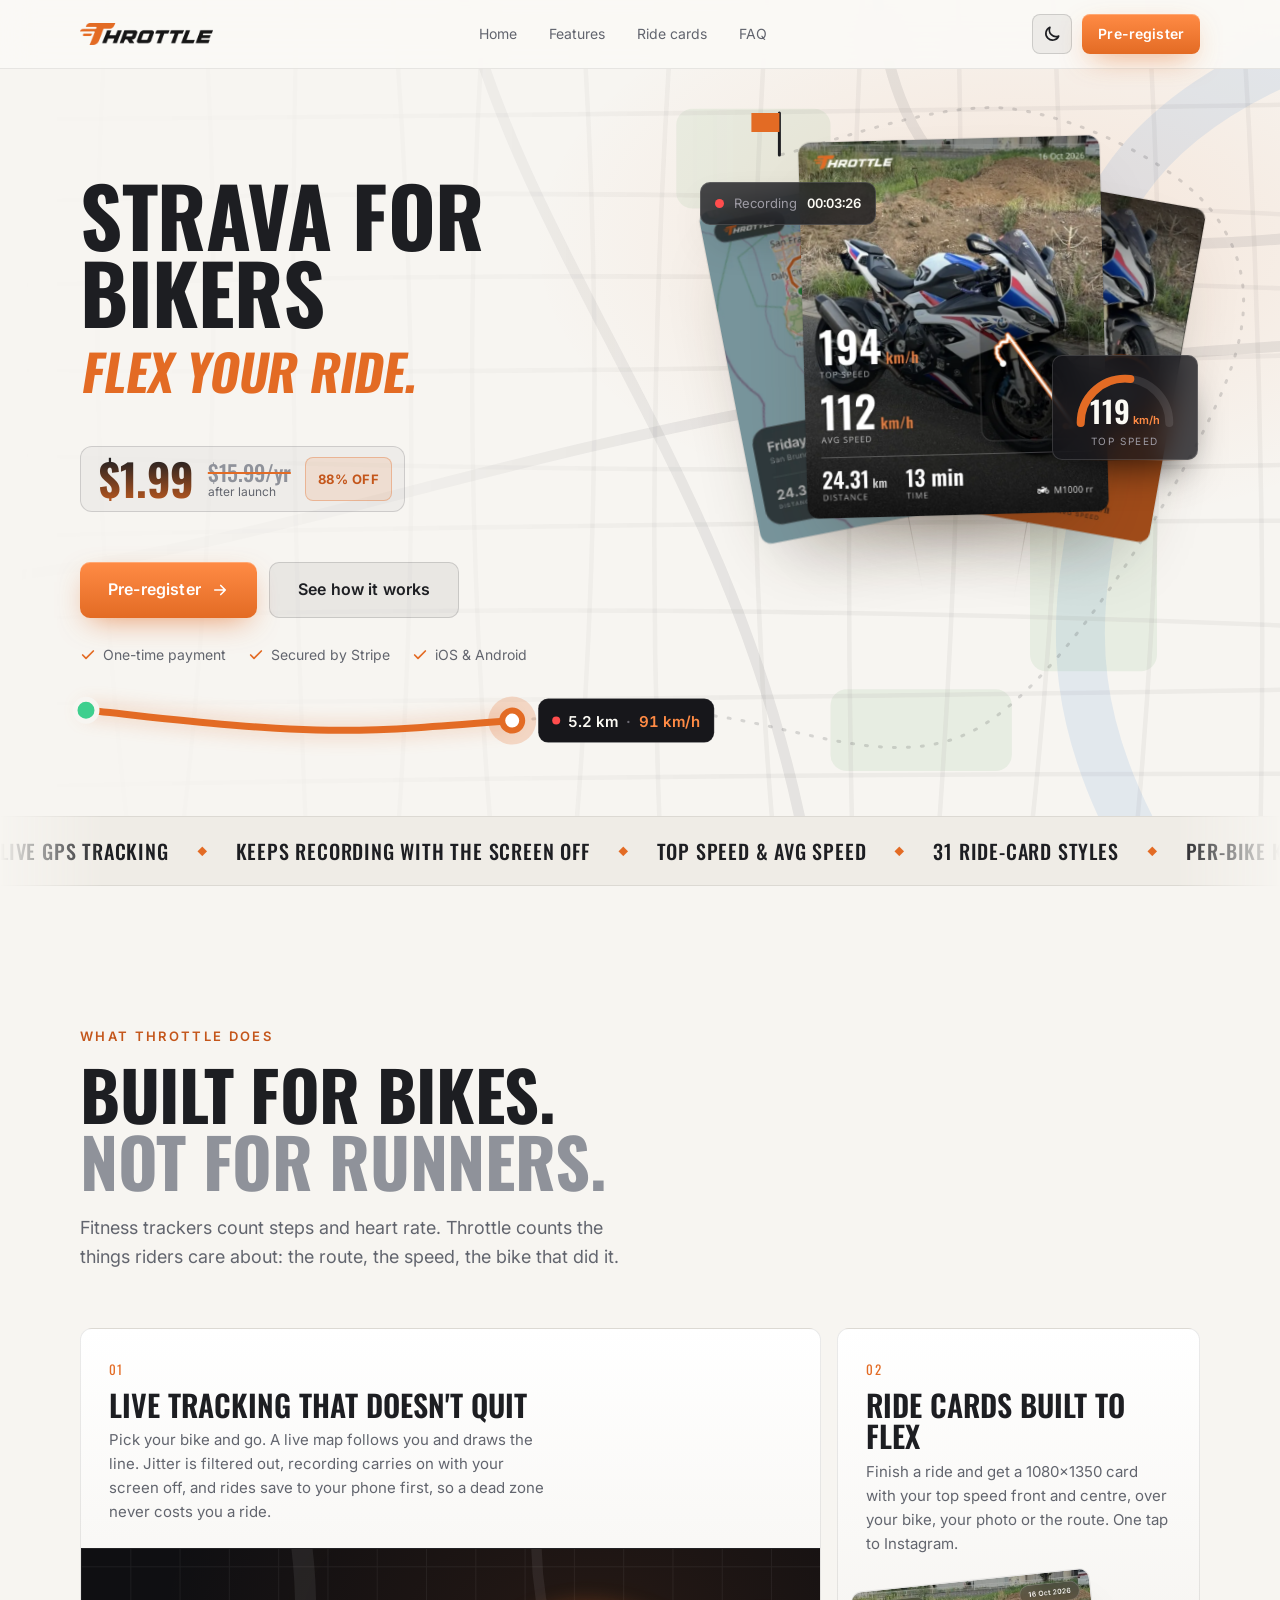
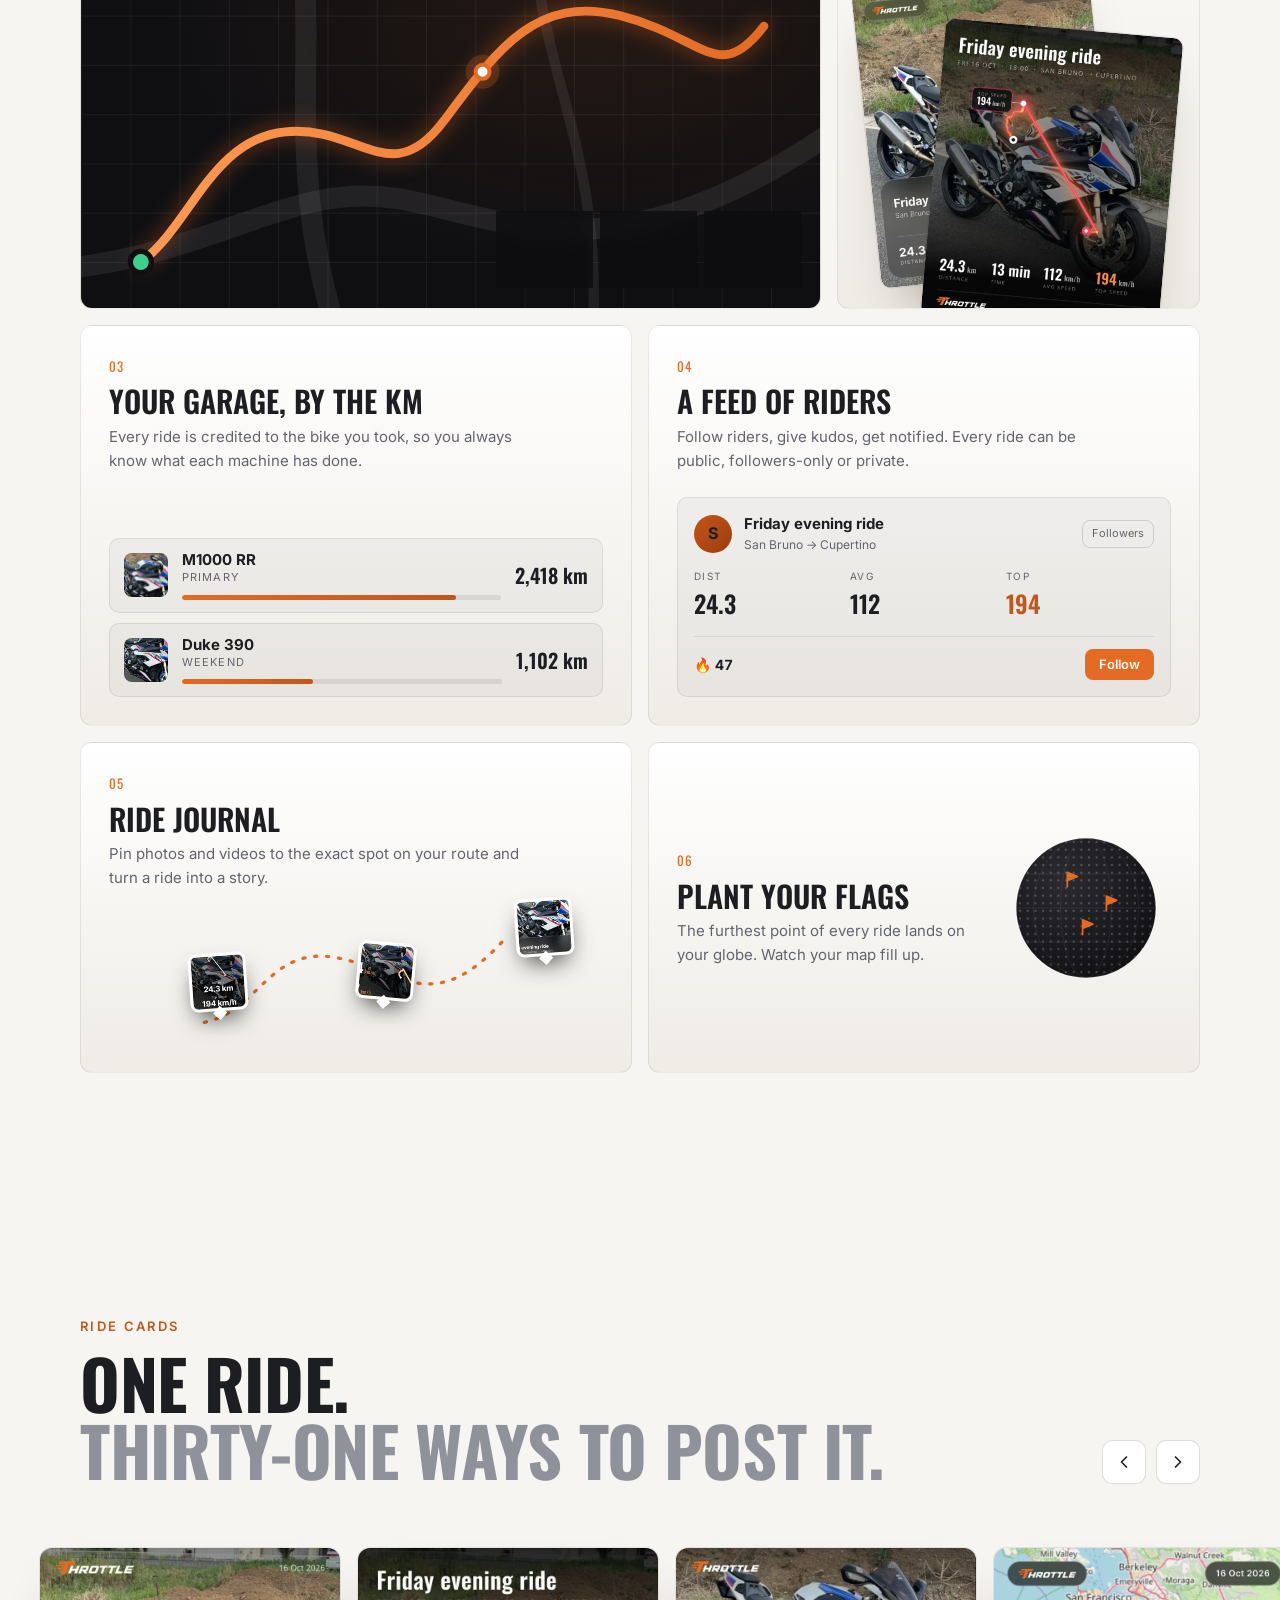
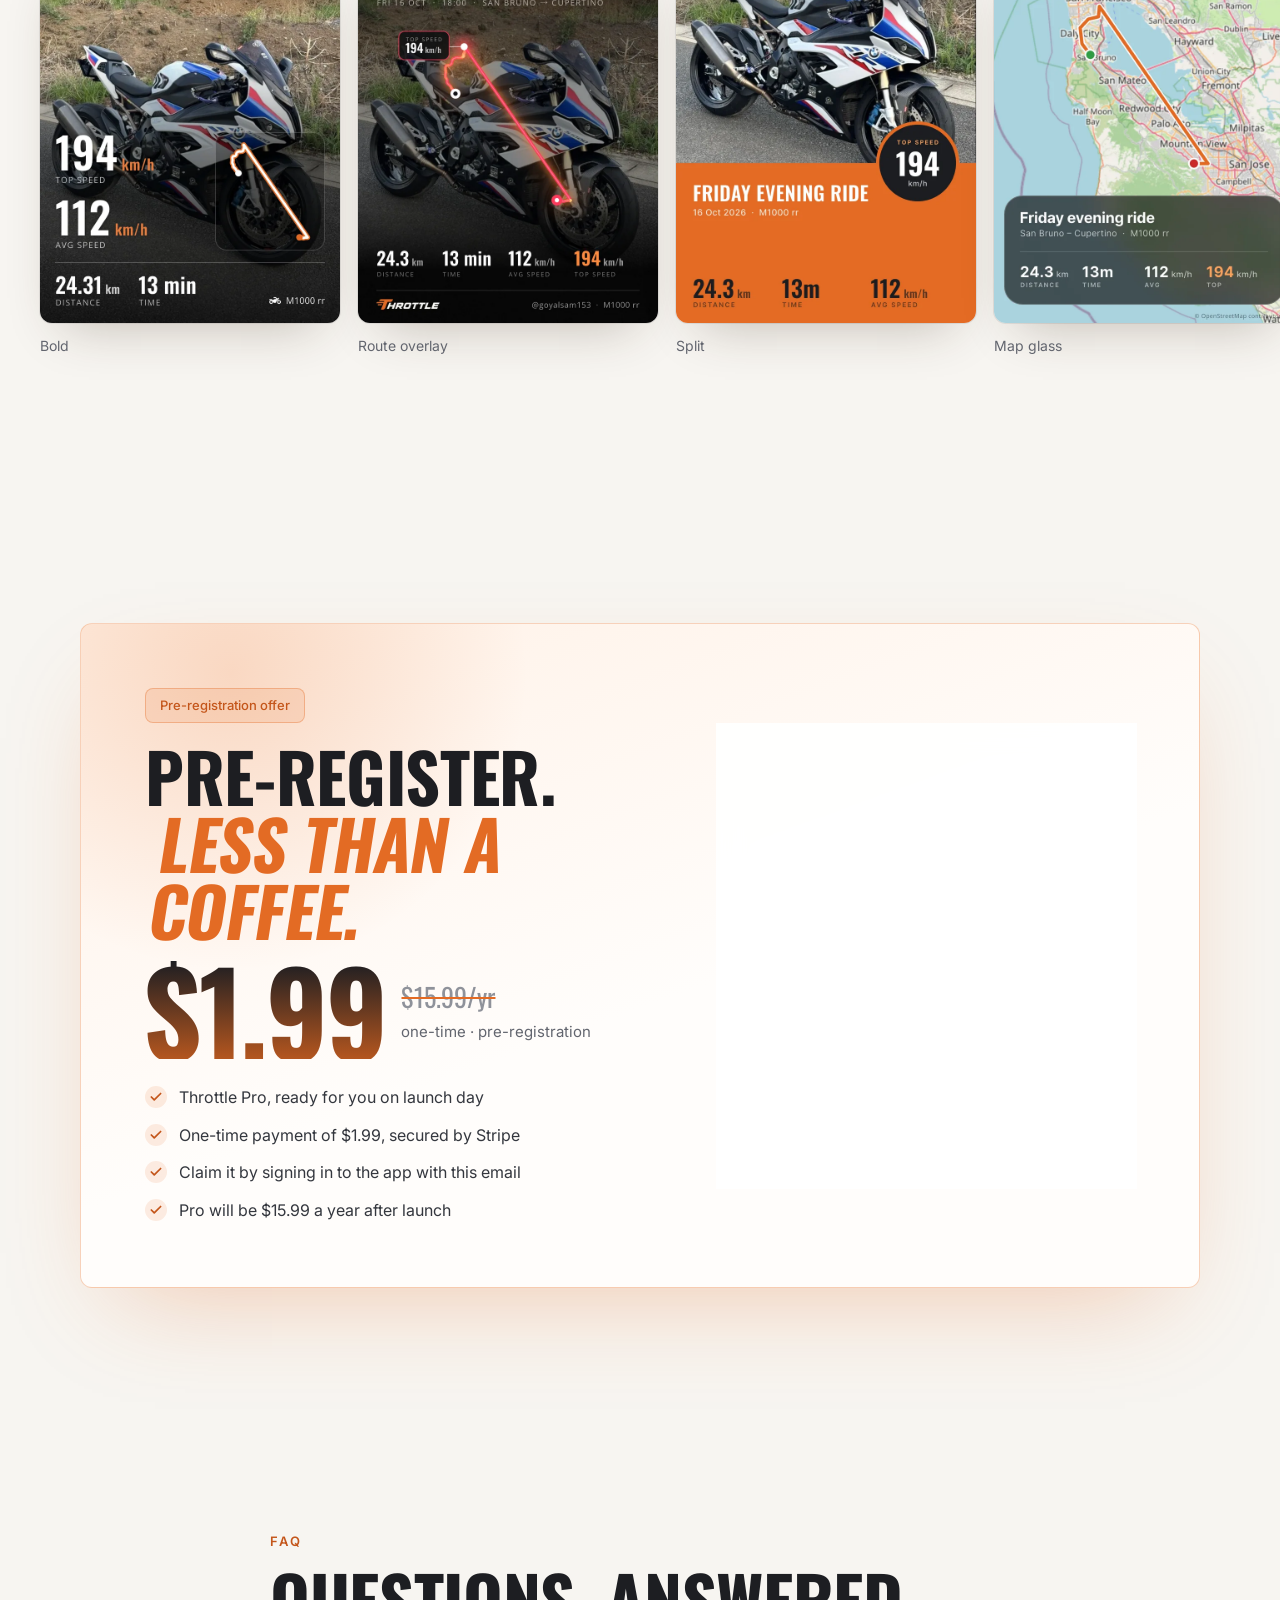
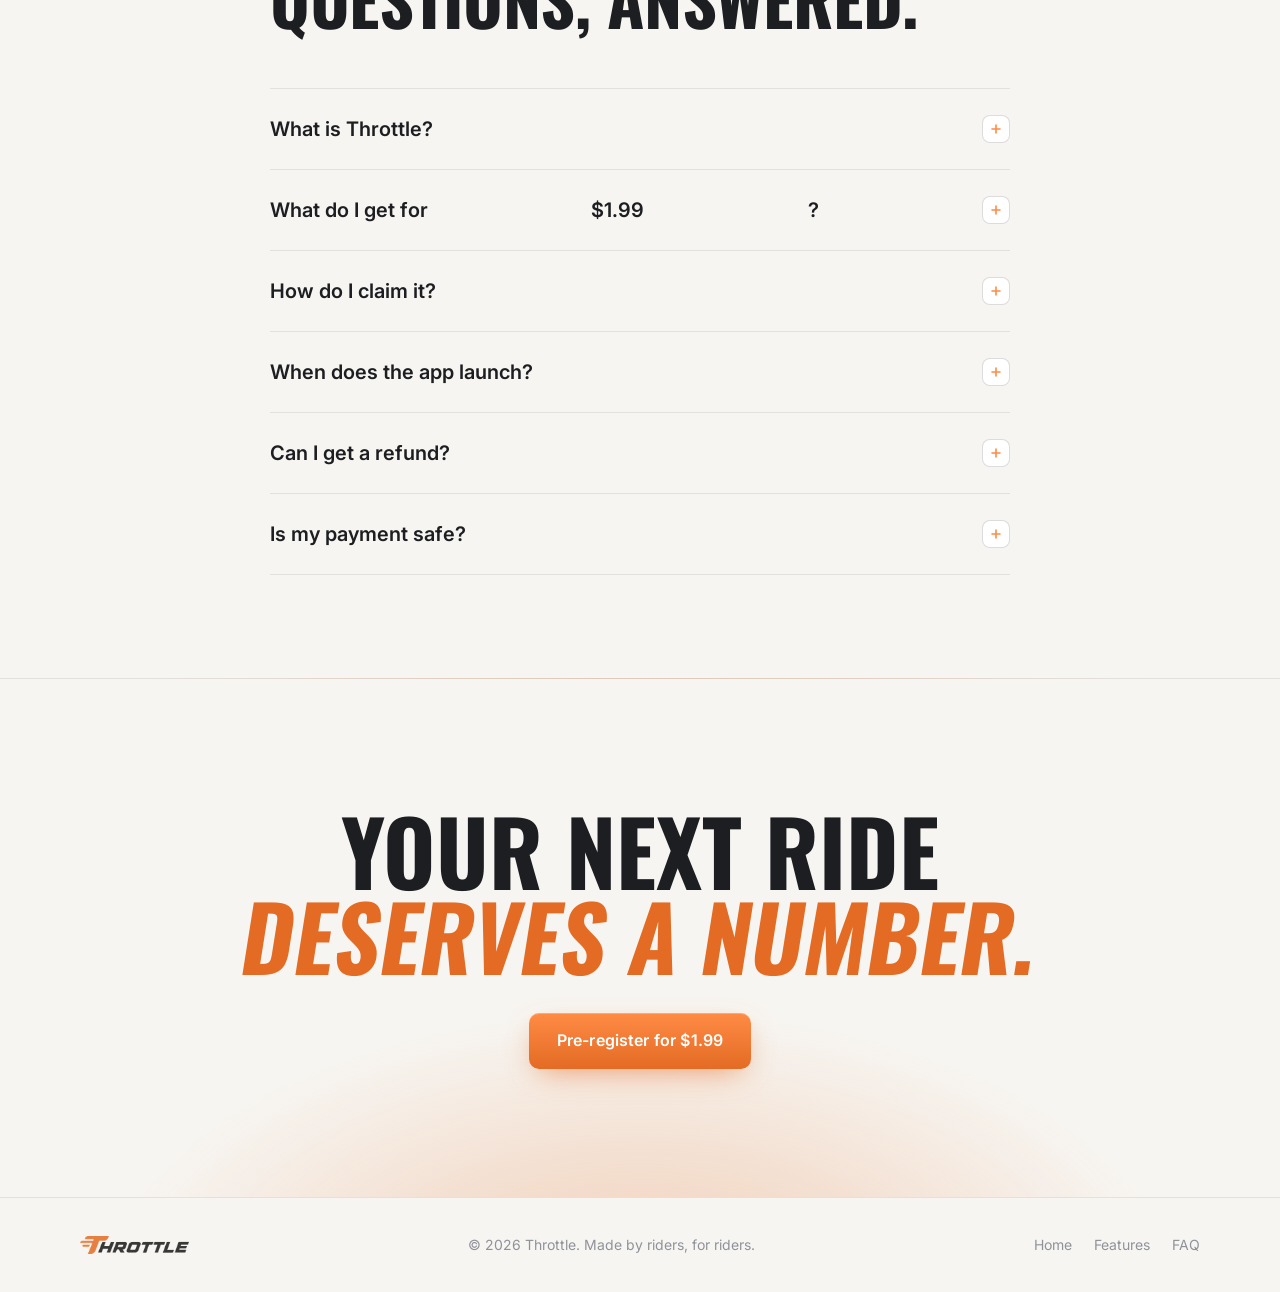
==== commit 03cb8cb4: "UI, Index" ====
--- a/indexv2.html
+++ b/indexv2.html
@@ -53,7 +53,7 @@
           <svg class="i-sun" viewBox="0 0 24 24" aria-hidden="true"><circle cx="12" cy="12" r="4"/><path d="M12 2v2M12 20v2M4.9 4.9l1.4 1.4M17.7 17.7l1.4 1.4M2 12h2M20 12h2M4.9 19.1l1.4-1.4M17.7 6.3l1.4-1.4"/></svg>
           <svg class="i-moon" viewBox="0 0 24 24" aria-hidden="true"><path d="M20 14.5A8 8 0 0 1 9.5 4a8 8 0 1 0 10.5 10.5Z"/></svg>
         </button>
-        <a href="#enroll" class="btn btn--primary btn--sm" data-cta><span>Pre-register<span class="nav__price"> · <span data-price>$1.99</span></span></span></a>
+        <a href="#enroll" class="btn btn--primary btn--sm" data-cta><span>Pre-register<span class="nav__price"></span></span></a>
       </div>
     </div>
   </header>
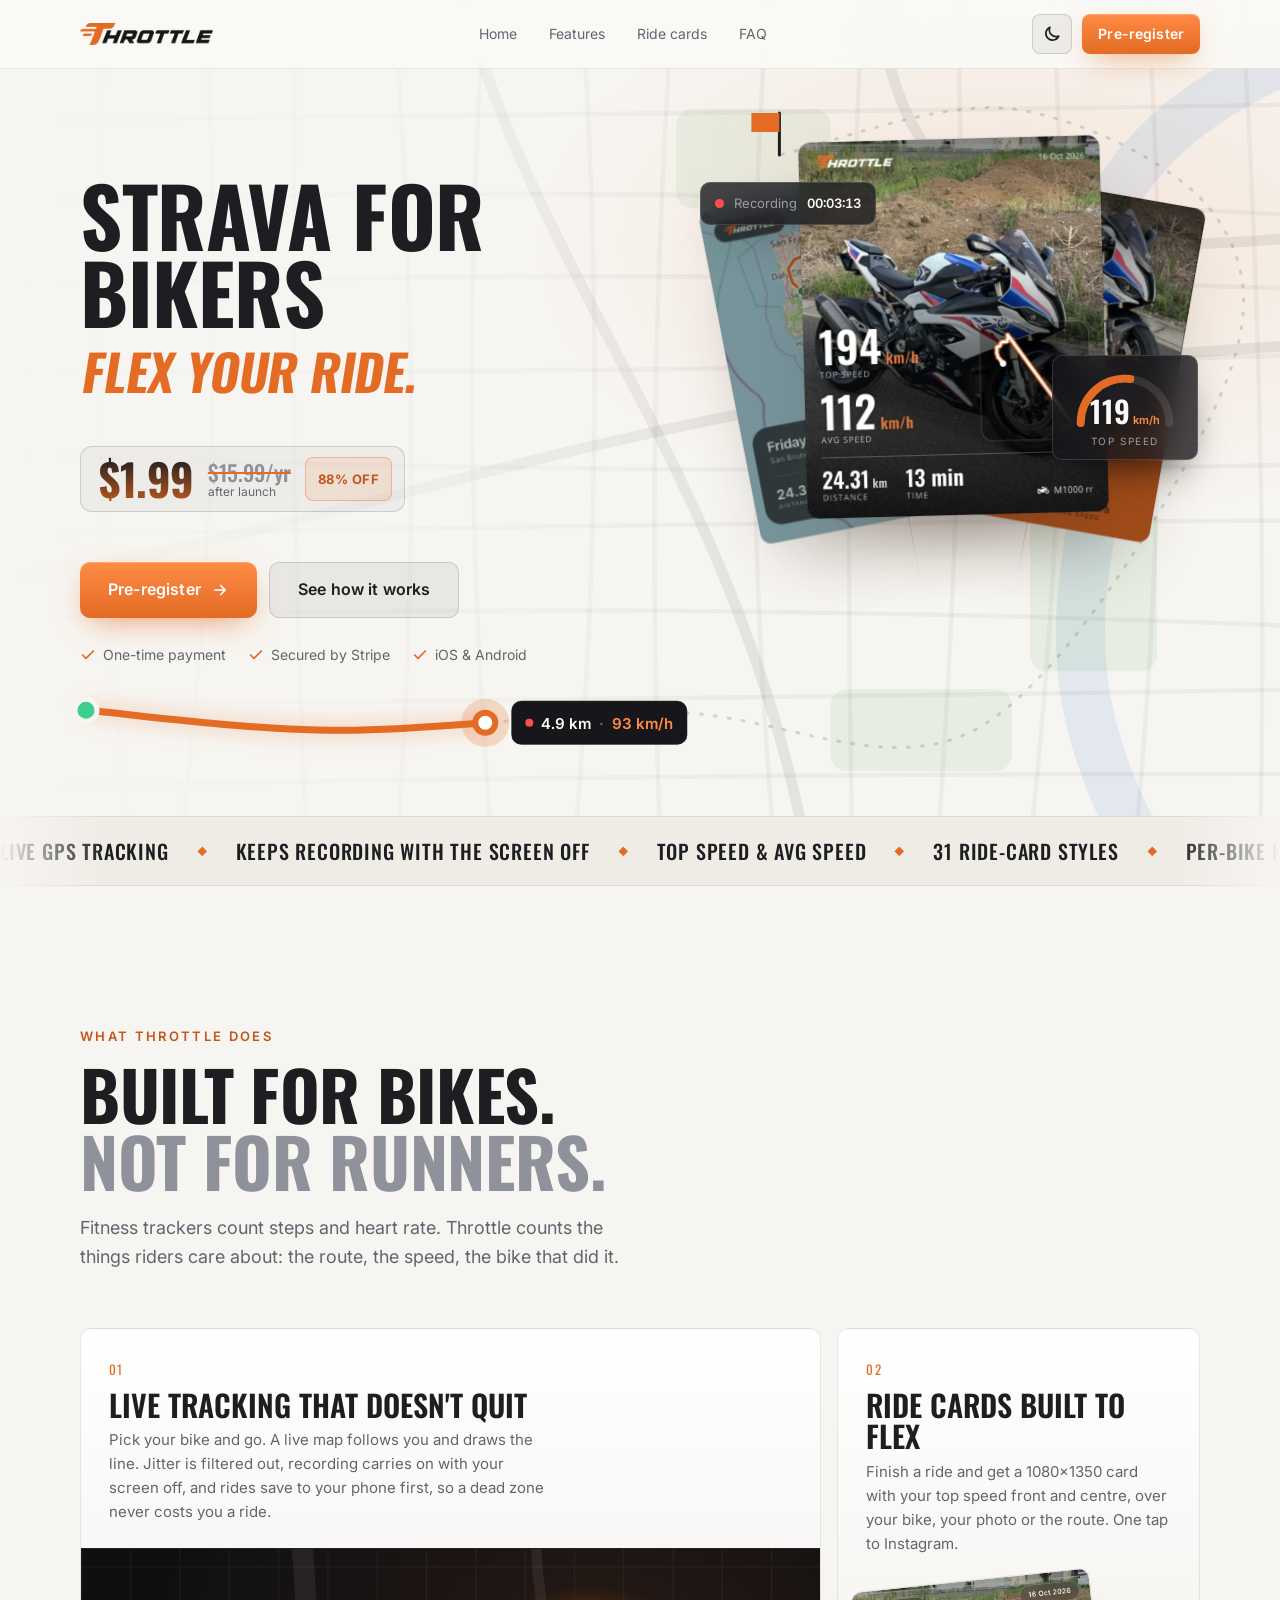
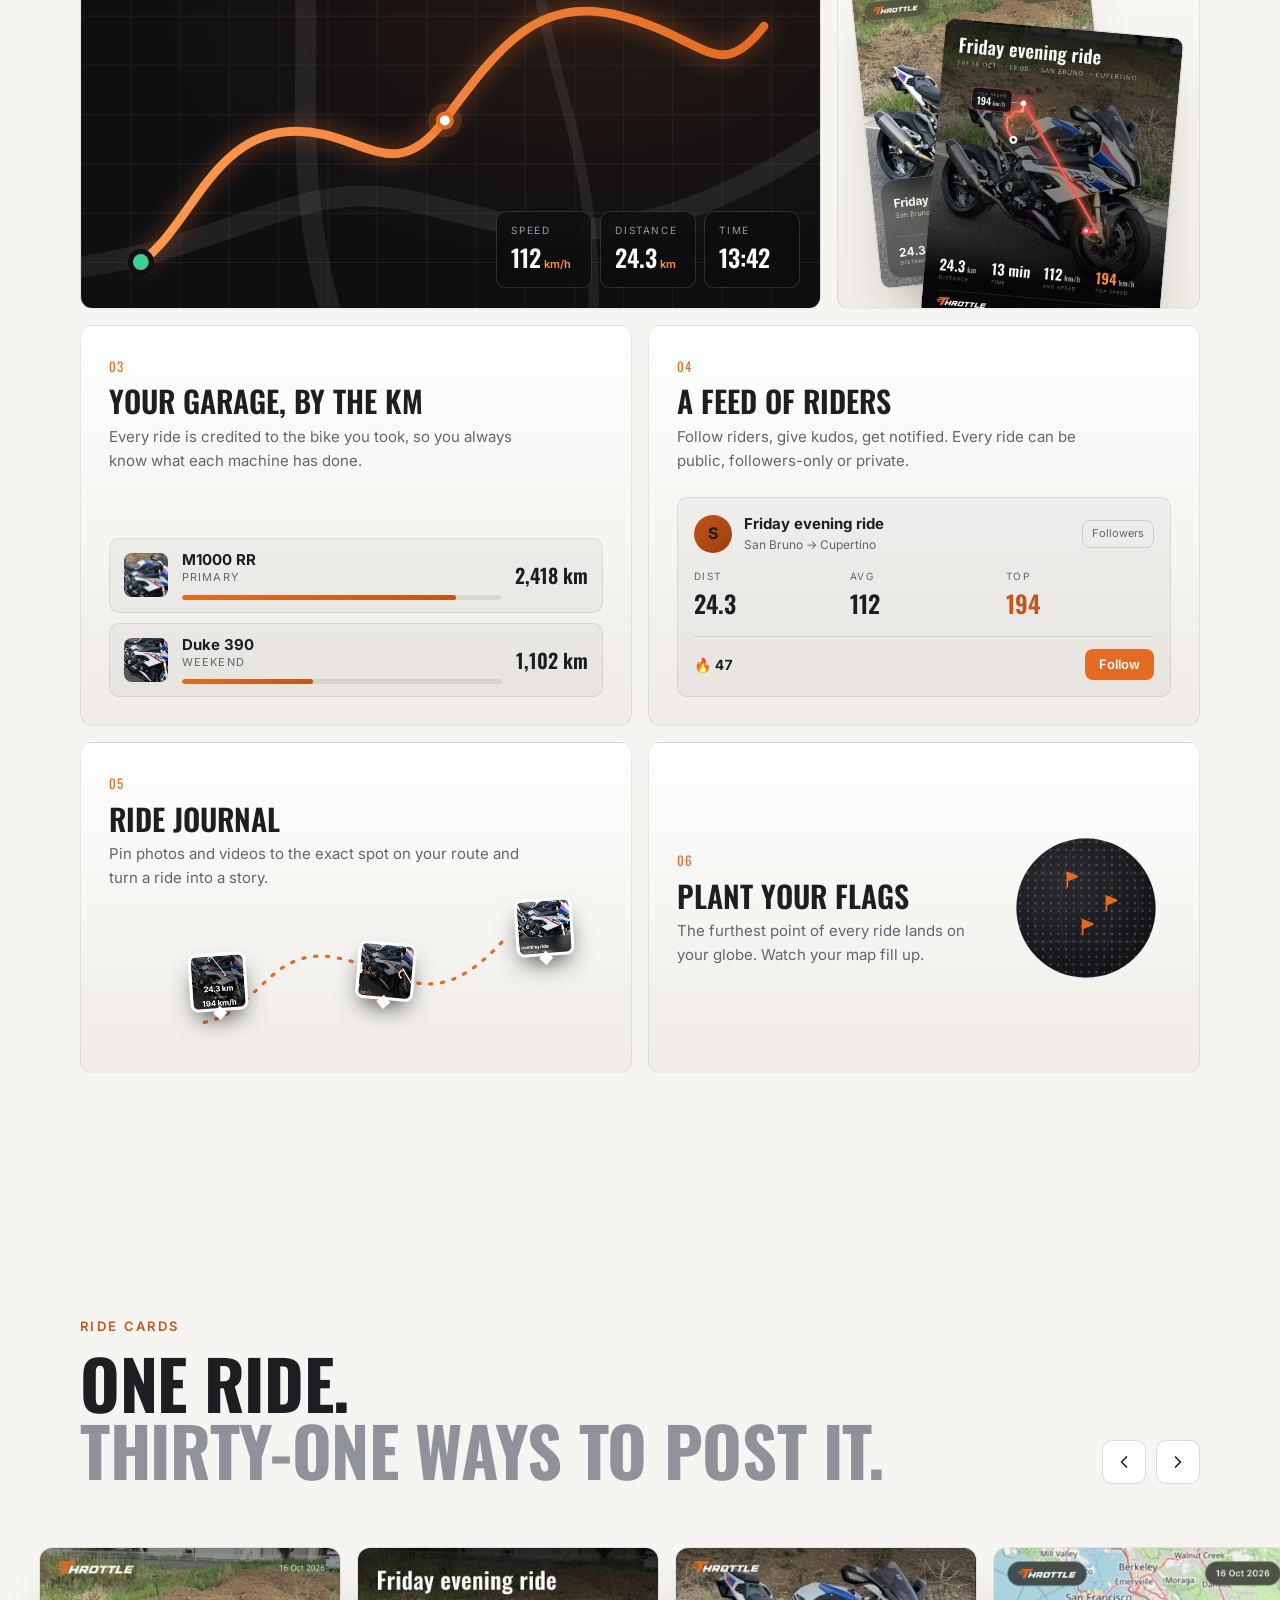
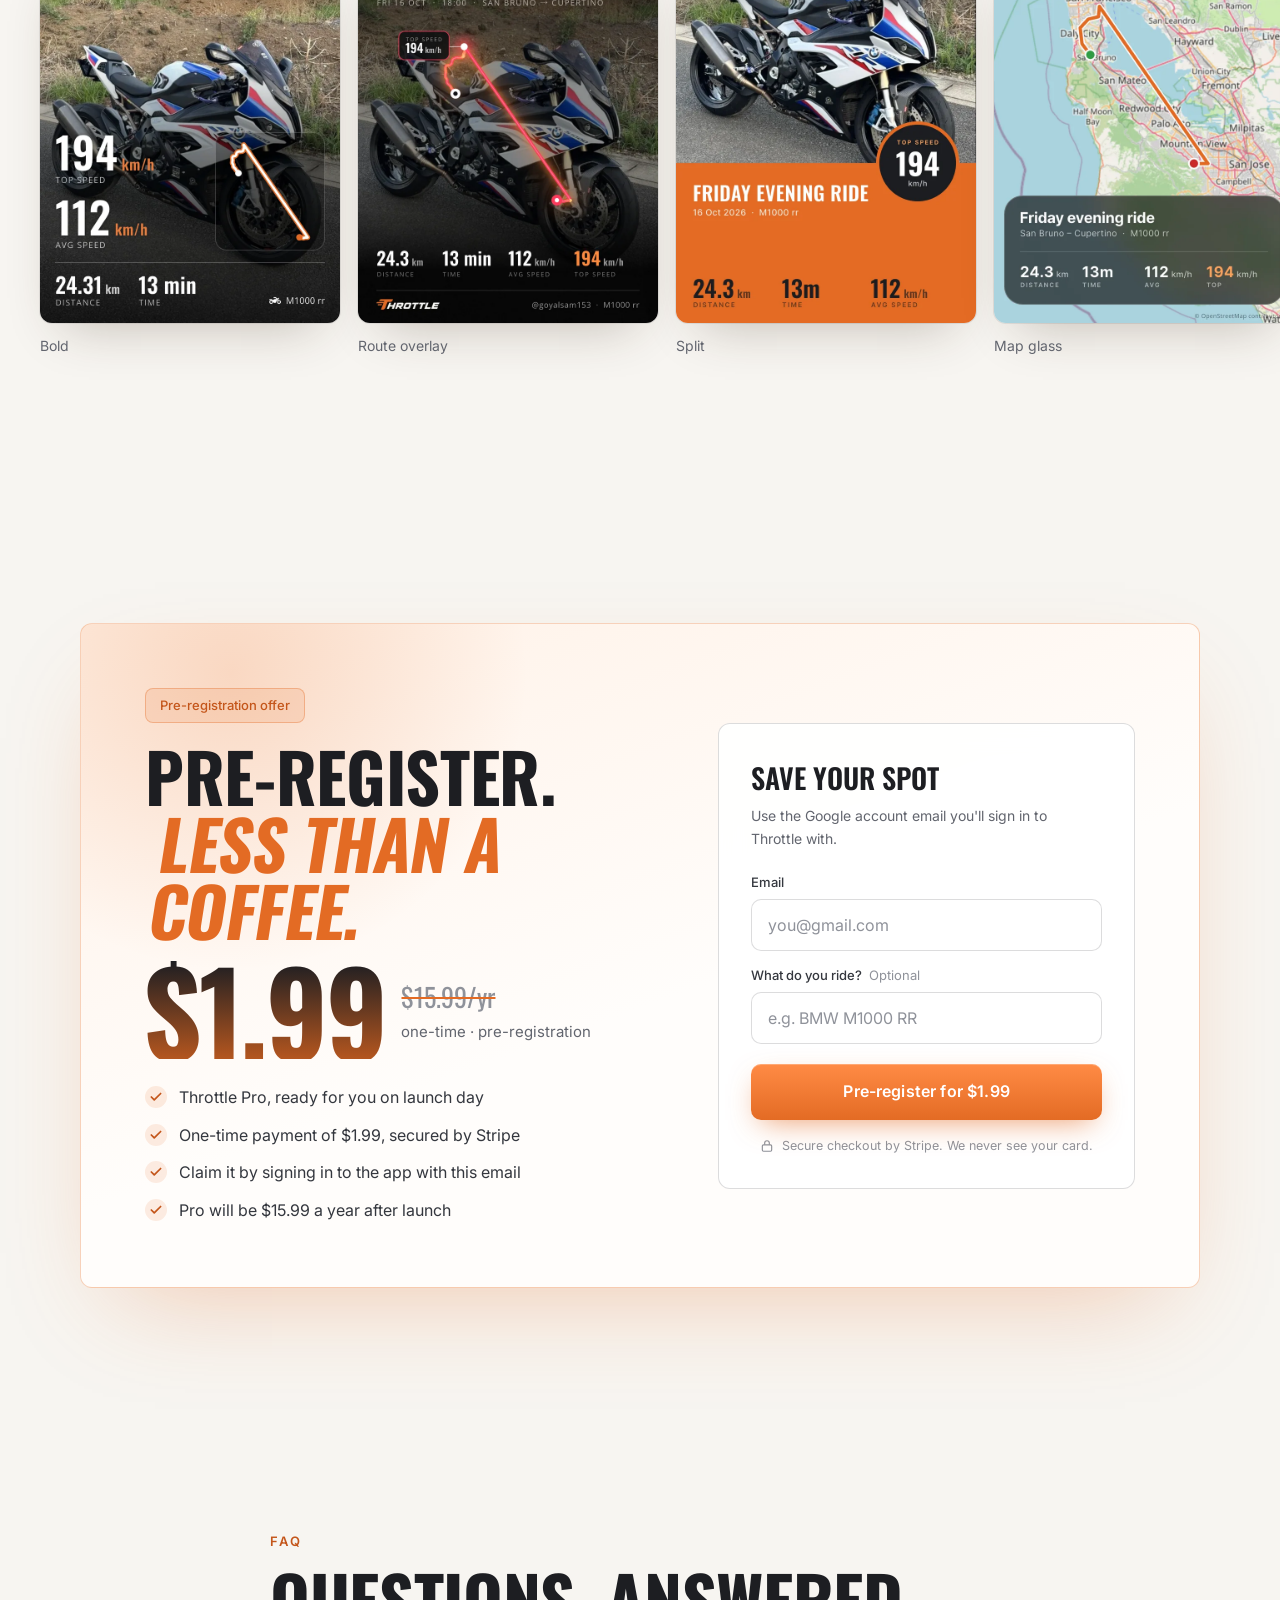
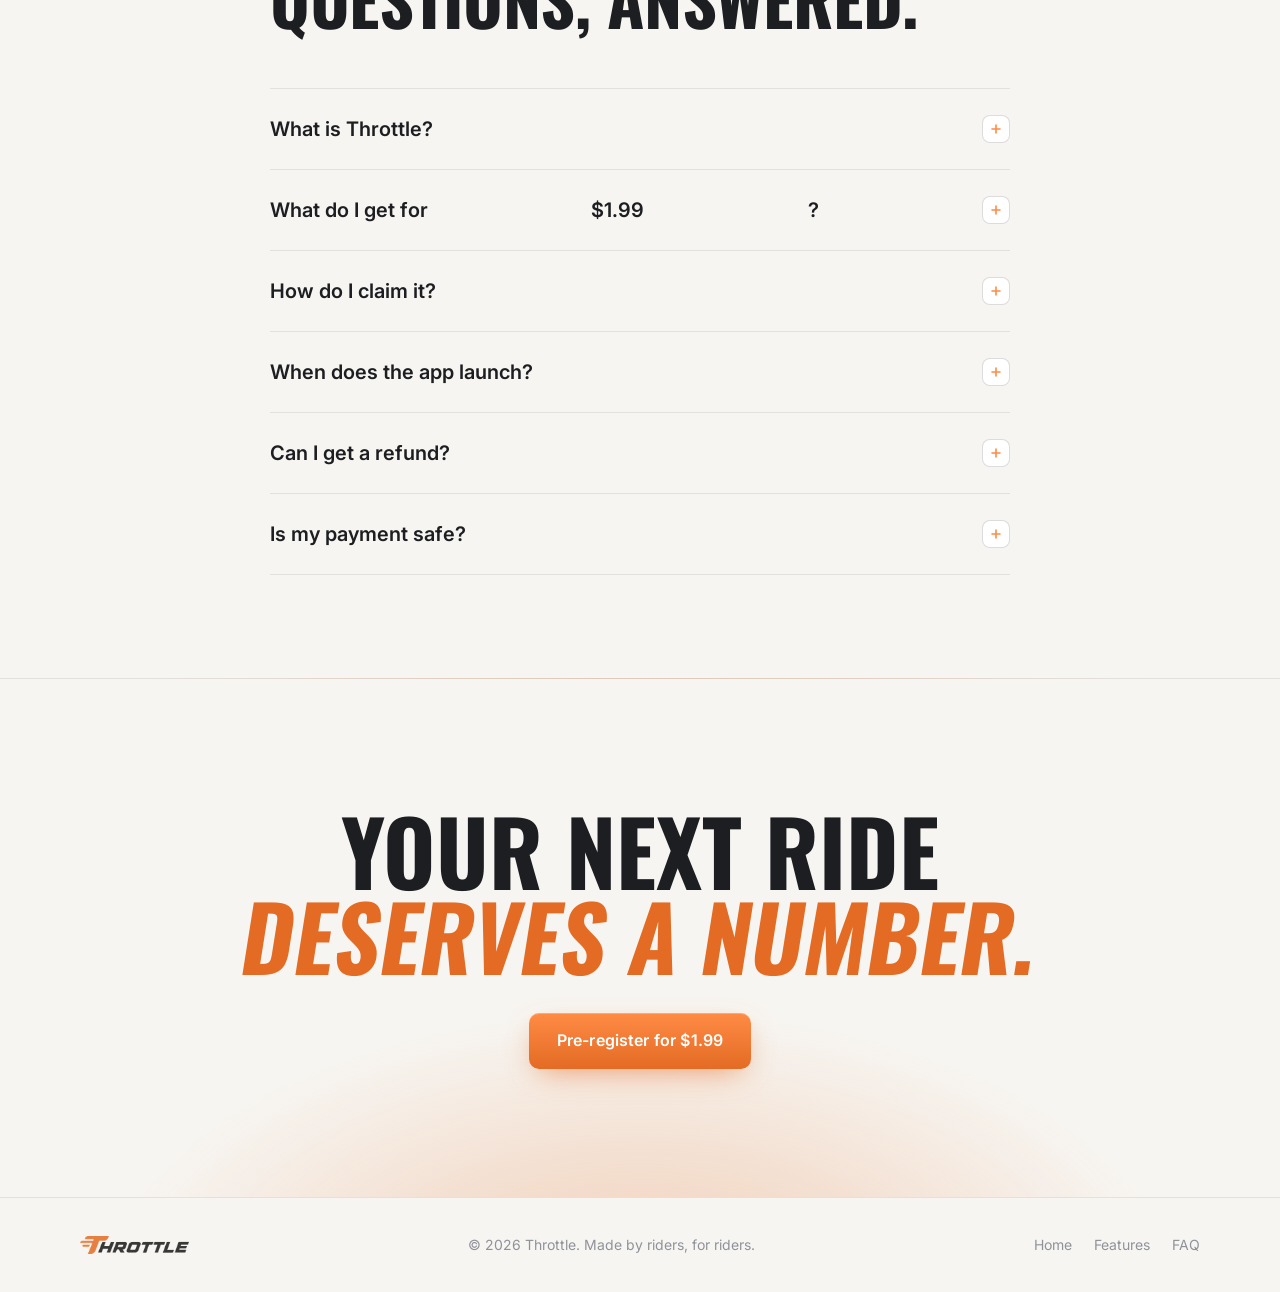
==== commit 35a0f083: "updae" ====
--- a/indexv2.html
+++ b/indexv2.html
@@ -2,6 +2,15 @@
 <!-- v2: solid nav + street map / live ride hero (assets/css/v2.css, assets/js/hero-route.js). -->
 <html lang="en" data-theme="light">
 <head>
+  <!-- Google tag (gtag.js) -->
+<script async src="https://www.googletagmanager.com/gtag/js?id=G-M7SRSHDRN9"></script>
+<script>
+  window.dataLayer = window.dataLayer || [];
+  function gtag(){dataLayer.push(arguments);}
+  gtag('js', new Date());
+
+  gtag('config', 'G-M7SRSHDRN9');
+</script>
   <meta charset="utf-8" />
   <meta name="viewport" content="width=device-width, initial-scale=1, viewport-fit=cover" />
   <title>Throttle: the ride tracker for motorcyclists</title>
--- a/assets/css/v2.css
+++ b/assets/css/v2.css
@@ -121,3 +121,41 @@
   .hero--route .hero__title { margin-bottom: 18px; }
   .hero__tagline { margin-bottom: 22px; font-size: clamp(42px, 12vw, 60px); line-height: 0.94; white-space: normal; }
 }
+
+/* ---------- Pre-register form: "Reserve your username" ---------- */
+.field--handle > span:first-child { margin-bottom: 6px; }
+.handle { position: relative; display: block; }
+/* styles.css styles every span in a .field as a label; undo that inside the input. */
+.field .handle, .field .handle__at, .field .handle__state { margin-bottom: 0; }
+.handle__at {
+  position: absolute; left: 16px; top: 50%; transform: translateY(-50%);
+  font-size: 16px; font-weight: 600; color: var(--muted); pointer-events: none;
+}
+.field--handle input { padding-left: 34px; padding-right: 44px; font-weight: 600; }
+/* Status icon on the right: spinner while checking, tick when free, cross when not. */
+.handle__state {
+  position: absolute; right: 14px; top: 50%; width: 20px; height: 20px; margin-top: -10px;
+  border-radius: 50%; display: none;
+}
+.field--handle[data-state="checking"] .handle__state {
+  display: block; border: 2px solid var(--line-2); border-top-color: var(--orange); animation: rot 0.7s linear infinite;
+}
+.field--handle[data-state="available"] .handle__state,
+.field--handle[data-state="taken"] .handle__state,
+.field--handle[data-state="reserved"] .handle__state { display: block; background: center / 12px no-repeat; }
+.field--handle[data-state="available"] .handle__state {
+  background-color: var(--green);
+  background-image: url("data:image/svg+xml,%3Csvg xmlns='http://www.w3.org/2000/svg' viewBox='0 0 24 24' fill='none' stroke='white' stroke-width='3.5' stroke-linecap='round' stroke-linejoin='round'%3E%3Cpath d='M20 6 9 17l-5-5'/%3E%3C/svg%3E");
+}
+.field--handle[data-state="taken"] .handle__state,
+.field--handle[data-state="reserved"] .handle__state {
+  background-color: #e5484d;
+  background-image: url("data:image/svg+xml,%3Csvg xmlns='http://www.w3.org/2000/svg' viewBox='0 0 24 24' fill='none' stroke='white' stroke-width='3.5' stroke-linecap='round'%3E%3Cpath d='M6 6l12 12M18 6 6 18'/%3E%3C/svg%3E");
+}
+.field--handle[data-state="available"] input { border-color: var(--green); }
+.handle__msg { display: block; margin-top: 7px; font-size: 13px; line-height: 1.4; color: var(--muted); }
+.field--handle[data-state="available"] .handle__msg { color: var(--green); }
+:root[data-theme="light"] .field--handle[data-state="available"] .handle__msg { color: #13784a; }
+.field--handle[data-state="invalid"] .handle__msg,
+.field--handle[data-state="taken"] .handle__msg,
+.field--handle[data-state="reserved"] .handle__msg { color: var(--err-text); }
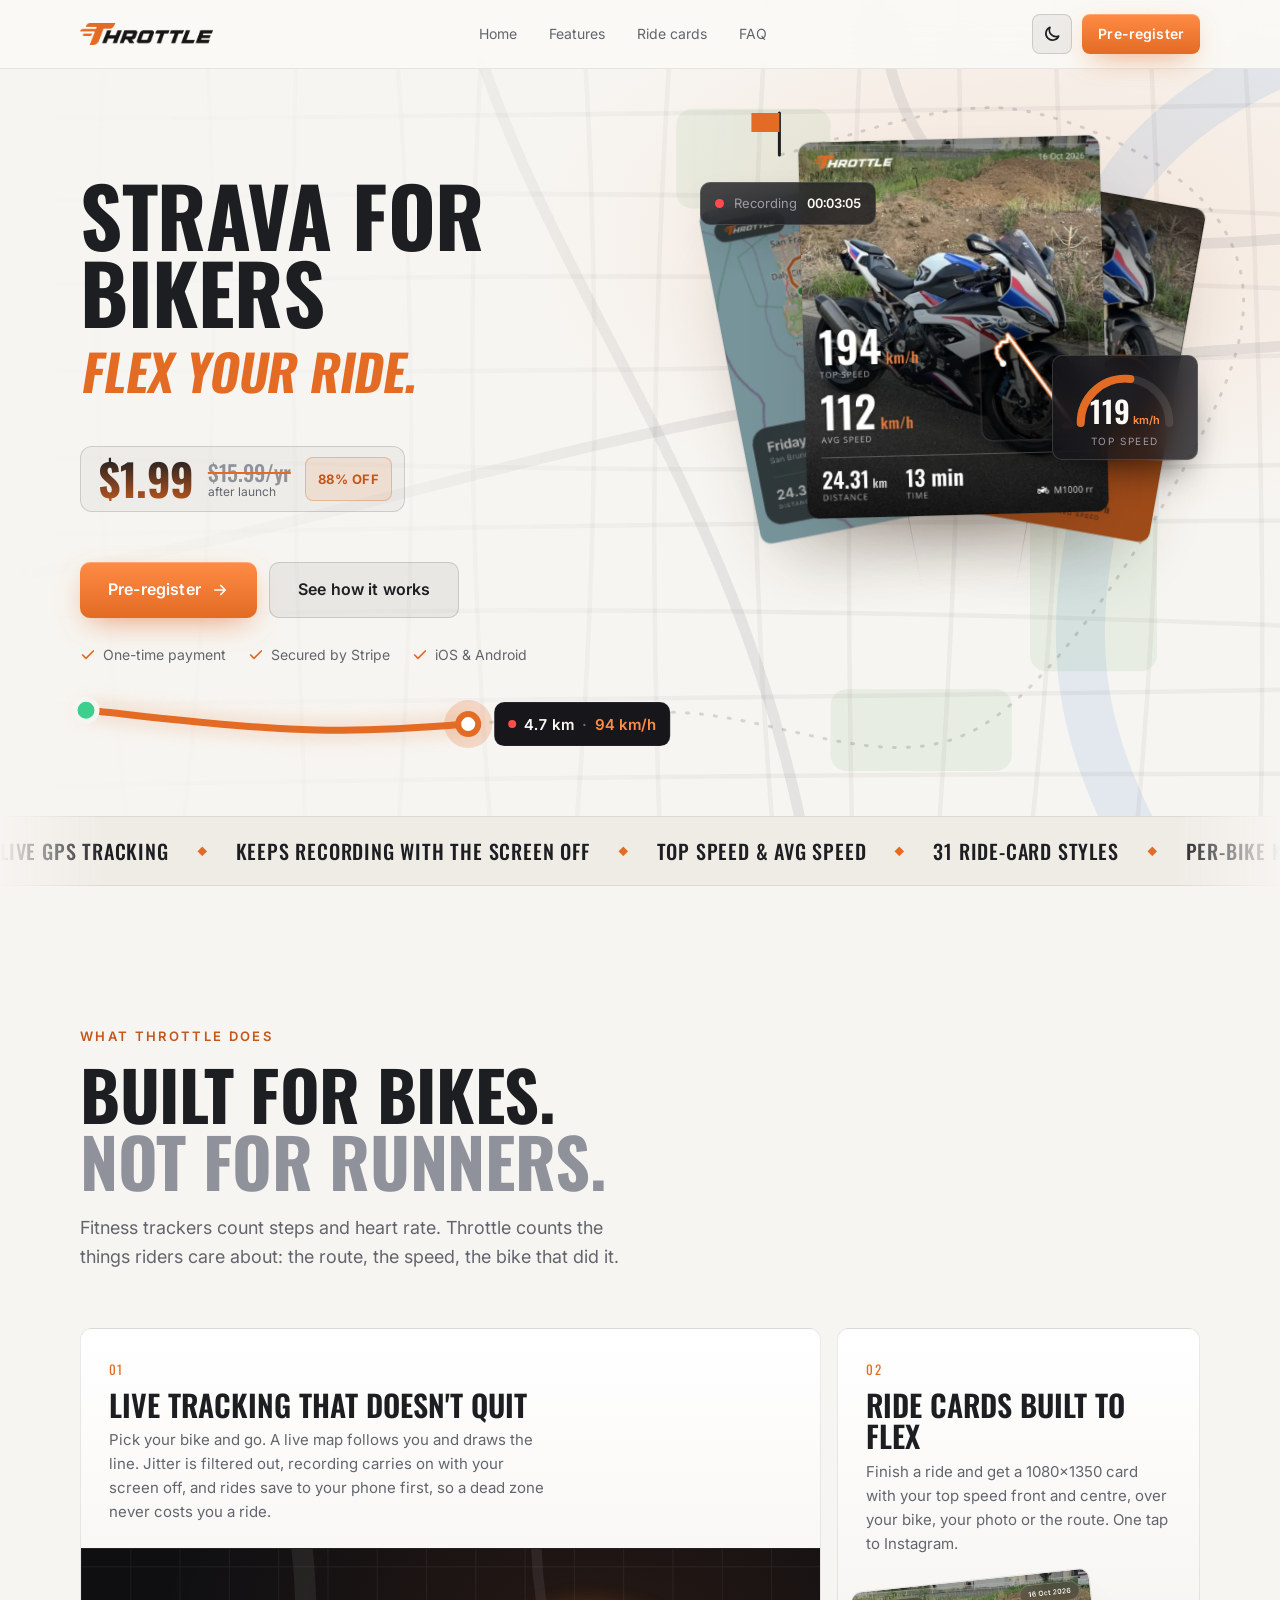
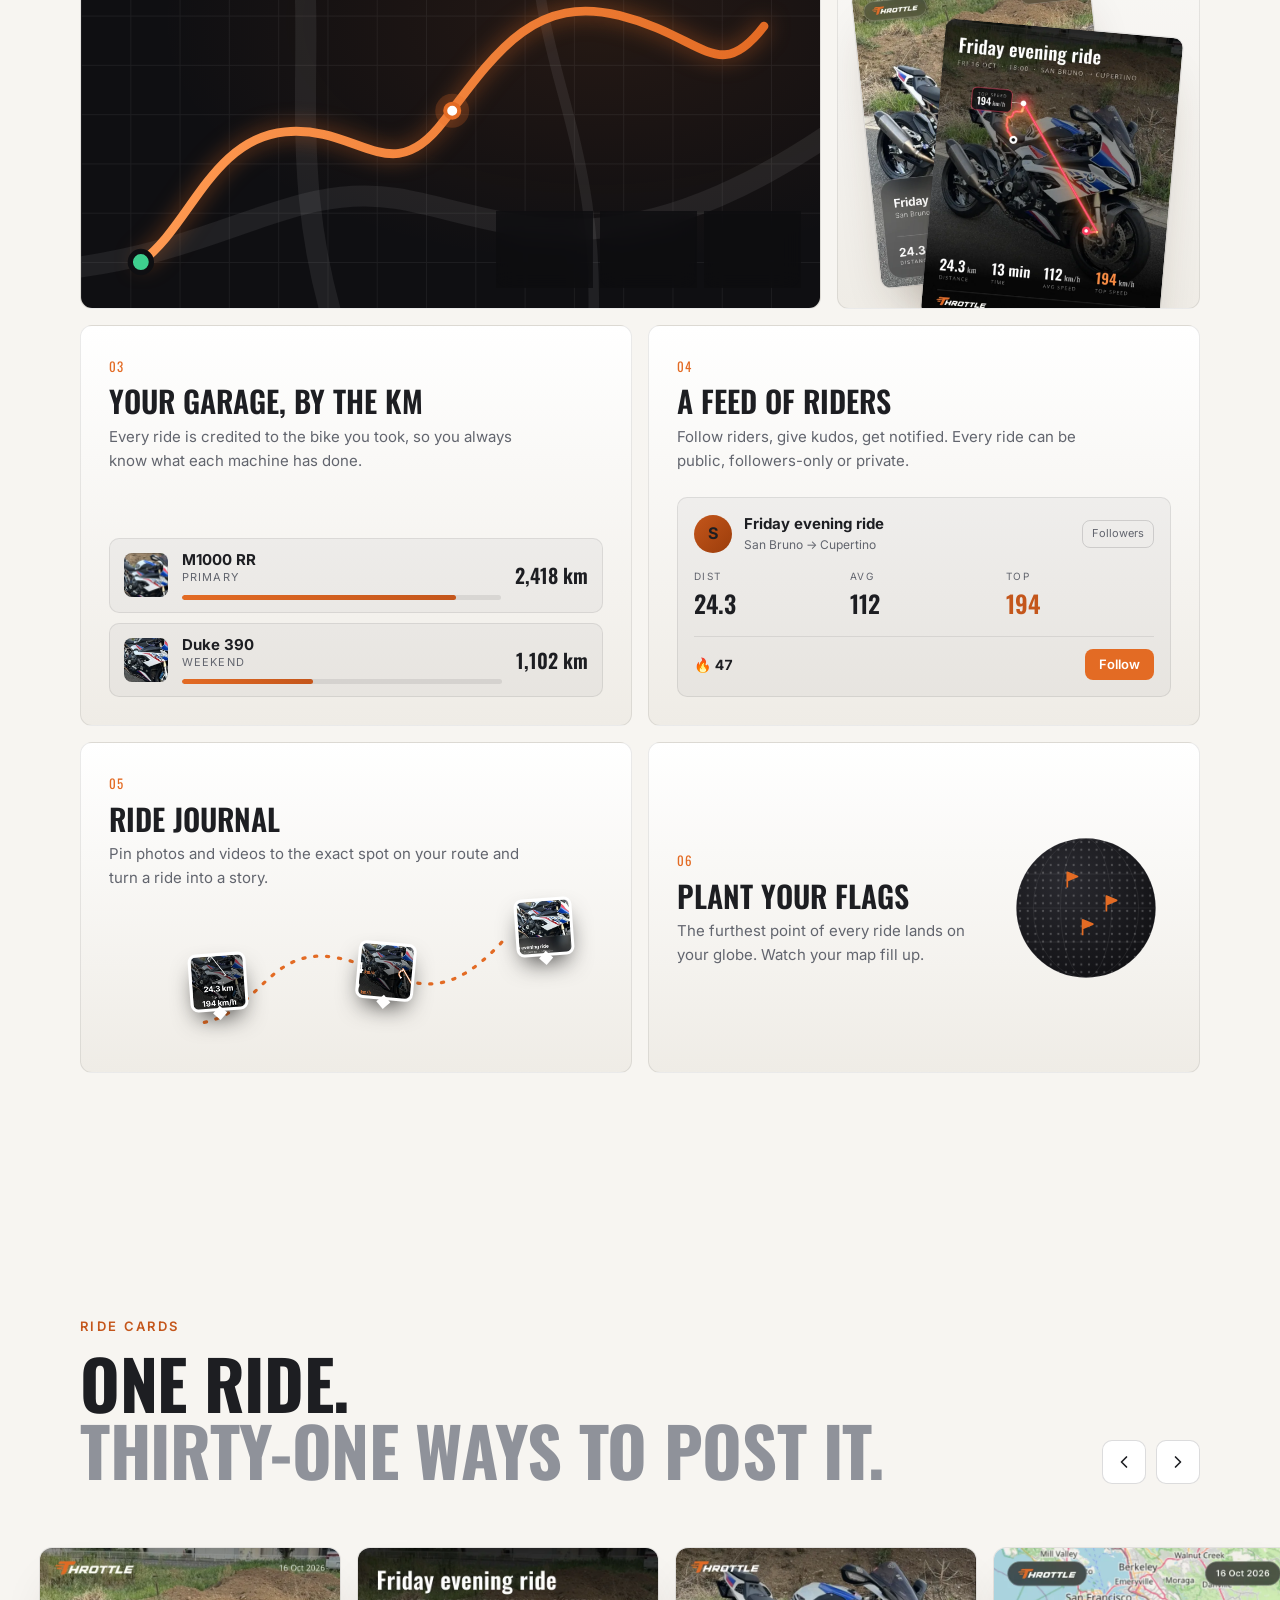
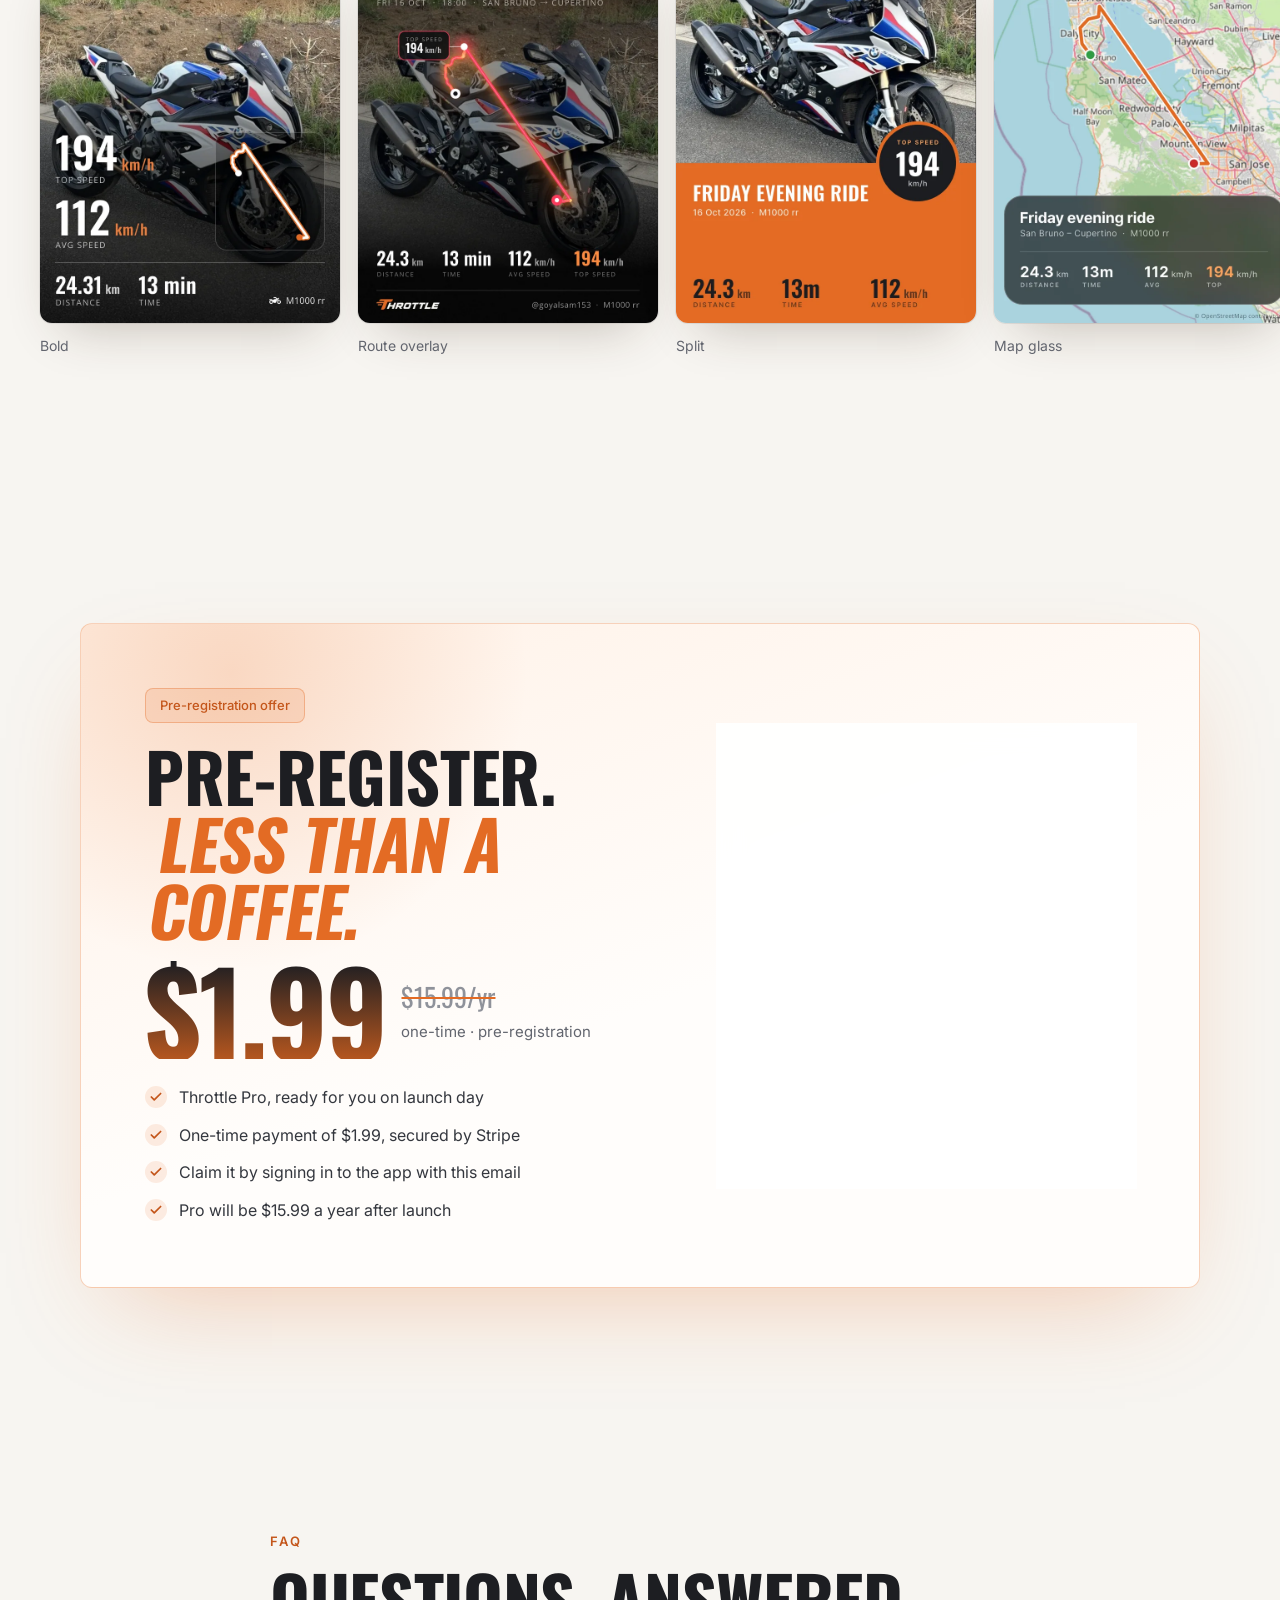
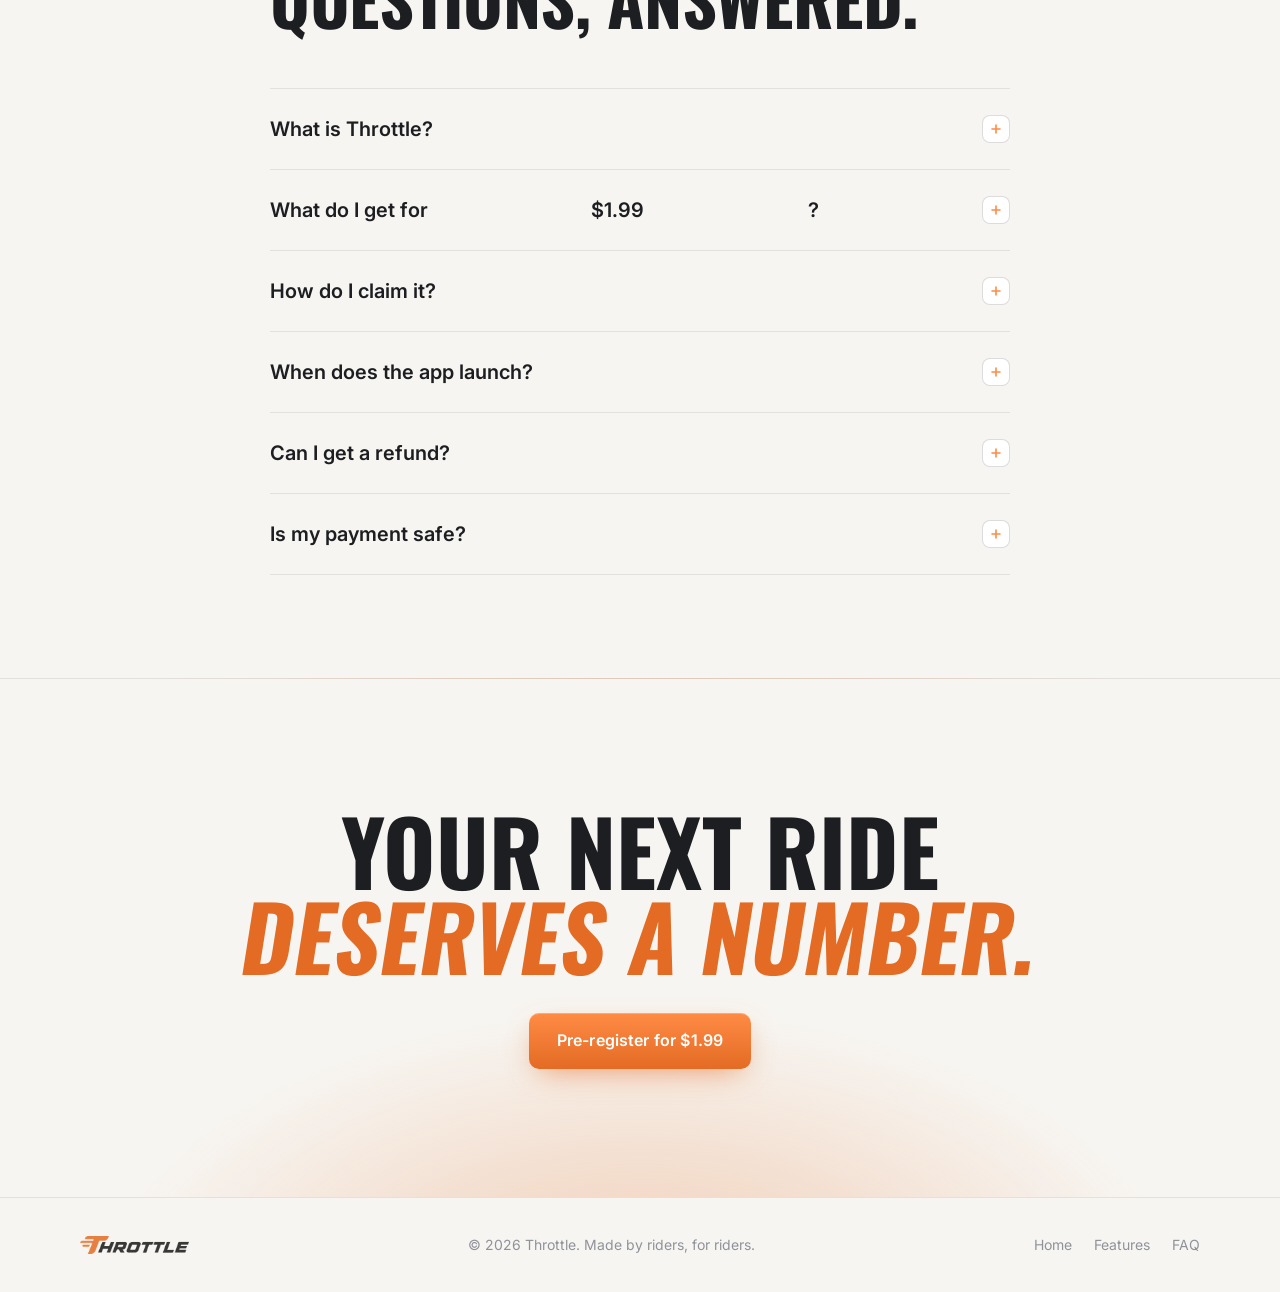
==== commit 4e841d97: "updaeee" ====
--- a/indexv2.html
+++ b/indexv2.html
@@ -5,6 +5,7 @@
   <!-- Google tag (gtag.js) -->
 <script async src="https://www.googletagmanager.com/gtag/js?id=G-M7SRSHDRN9"></script>
 <script>
+  <meta it should run>
   window.dataLayer = window.dataLayer || [];
   function gtag(){dataLayer.push(arguments);}
   gtag('js', new Date());
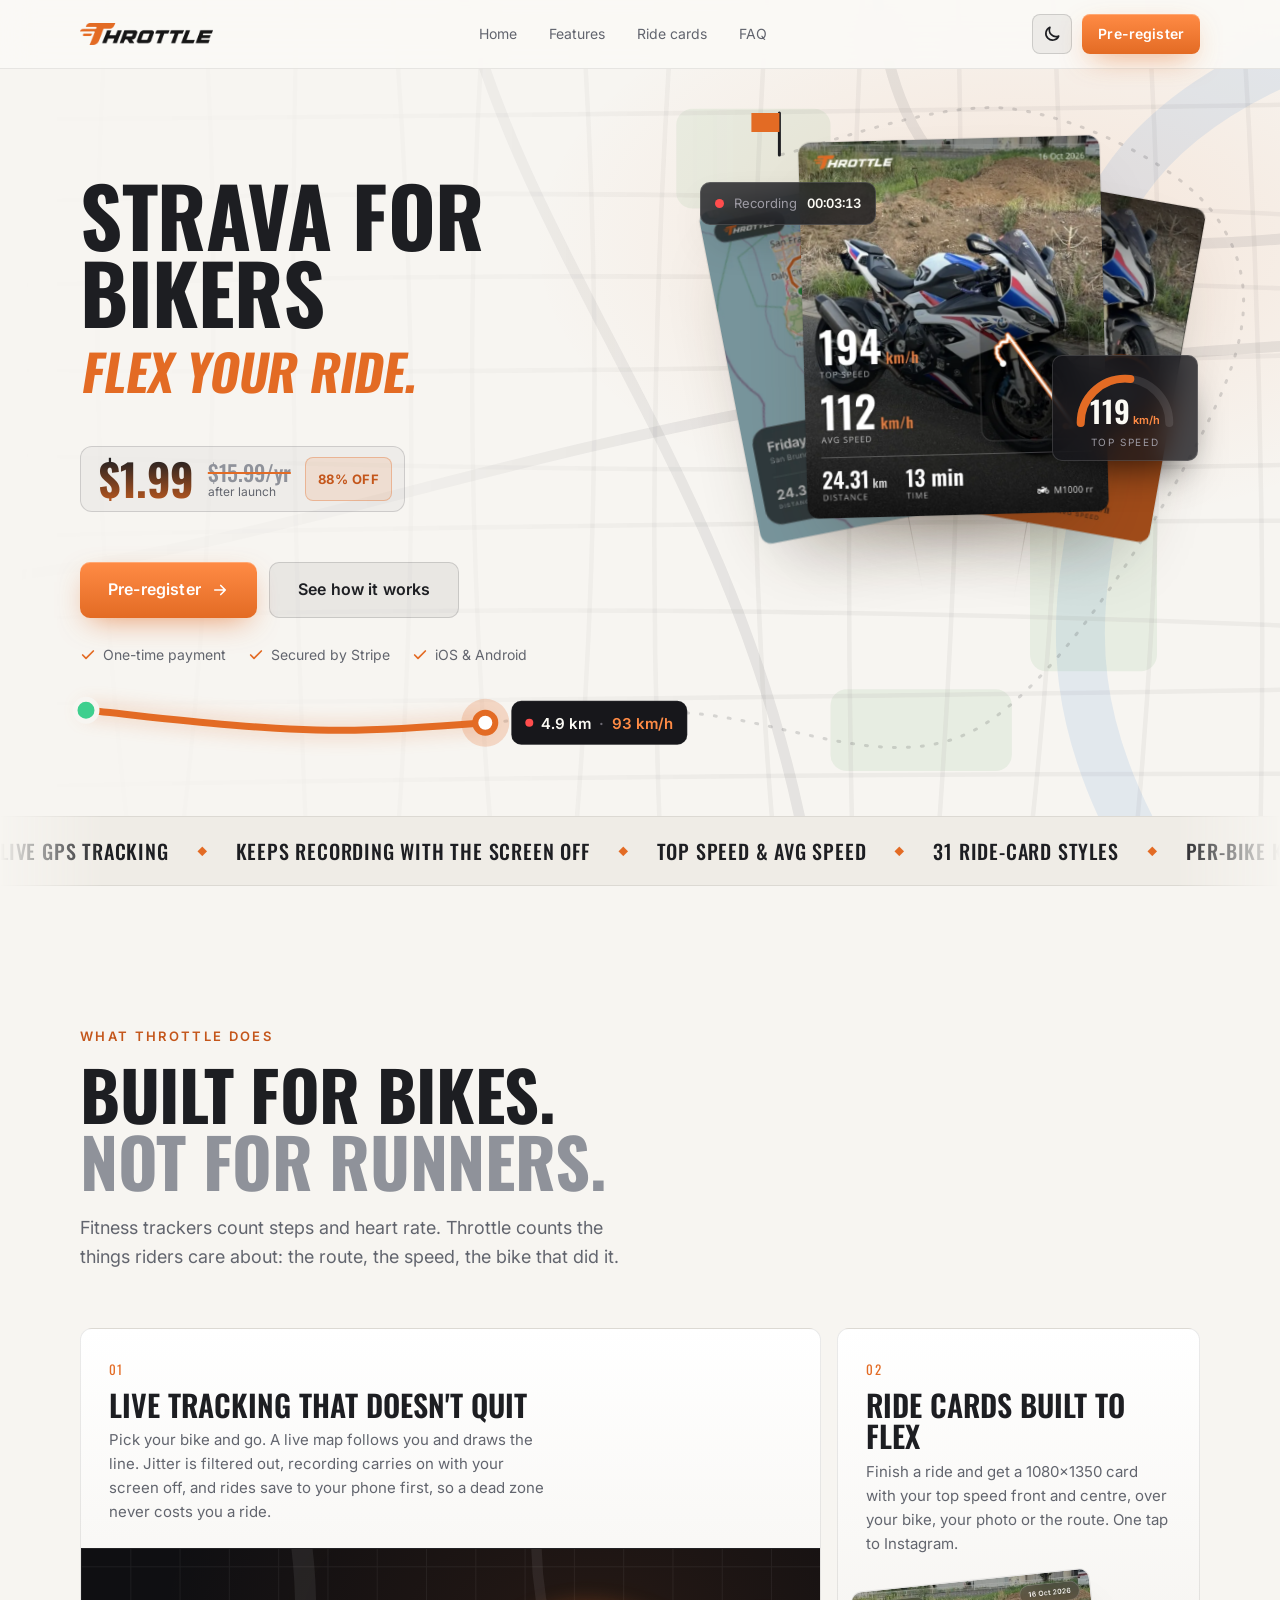
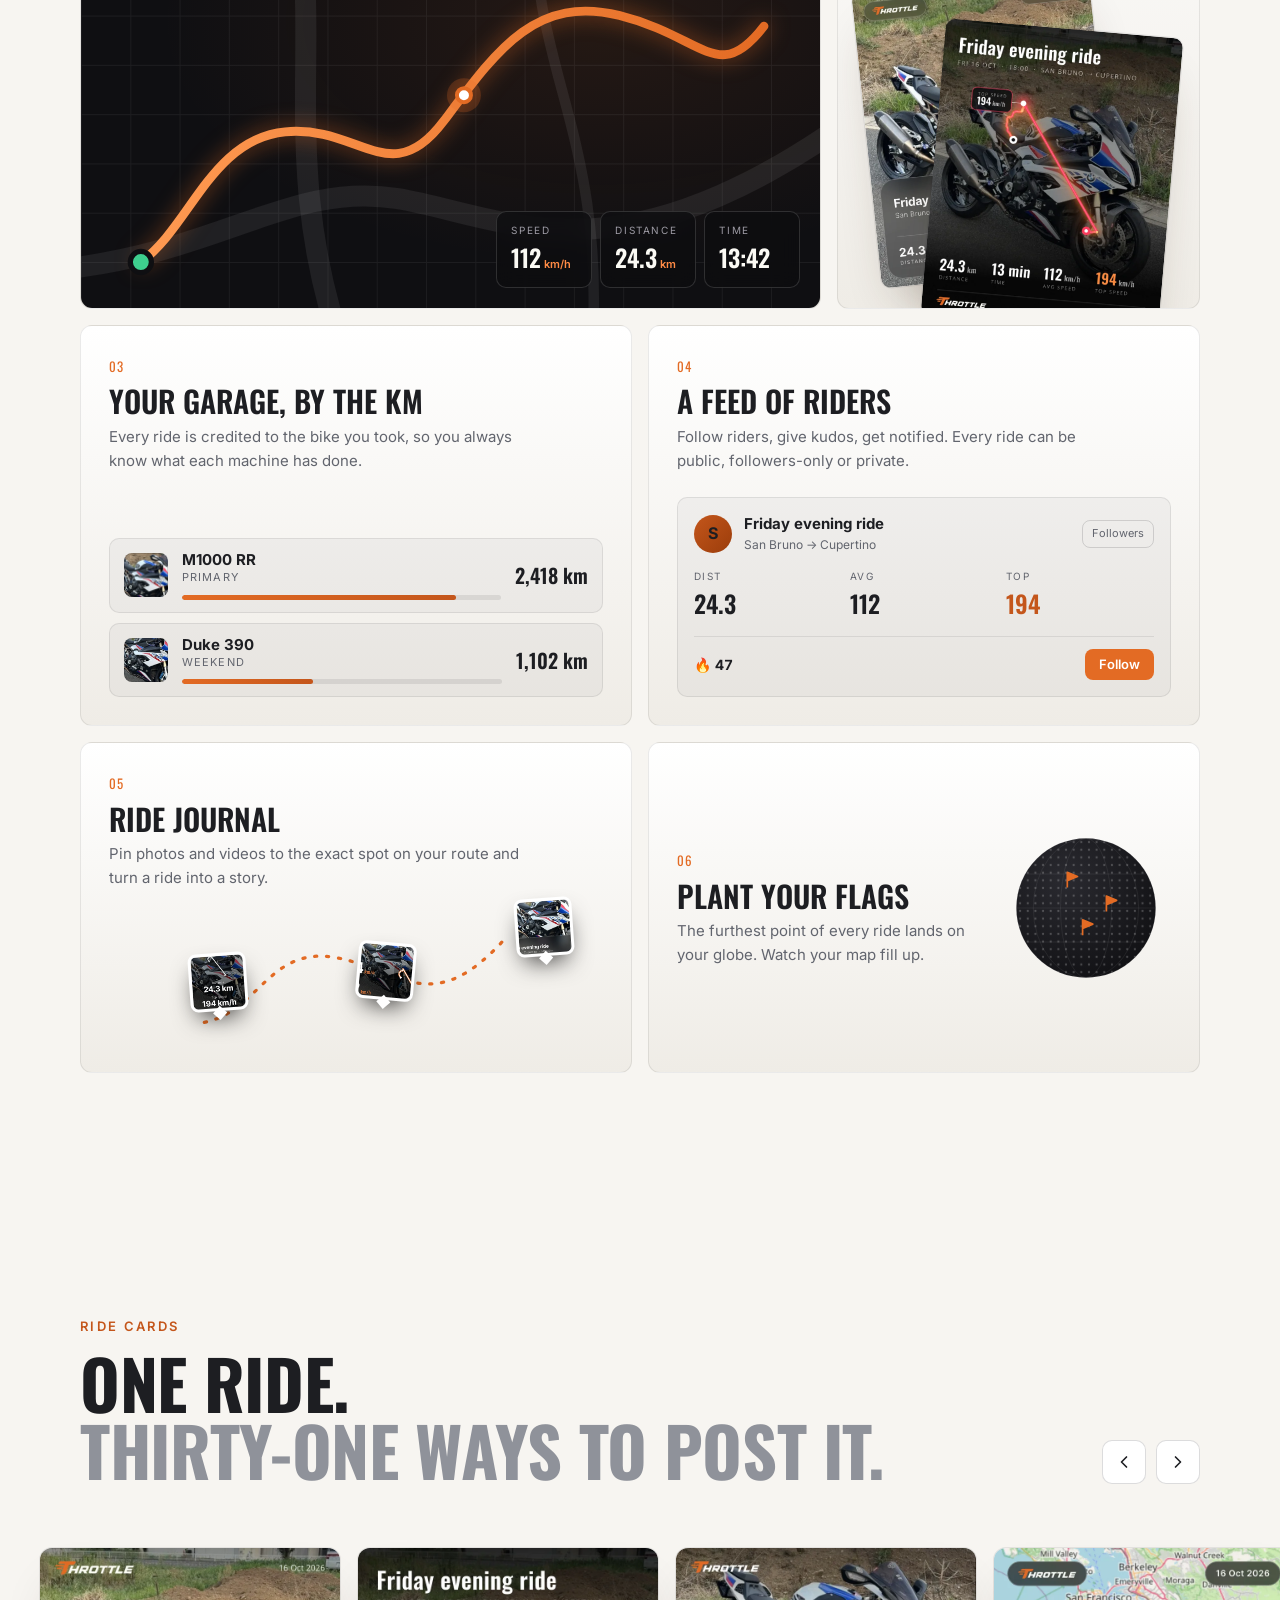
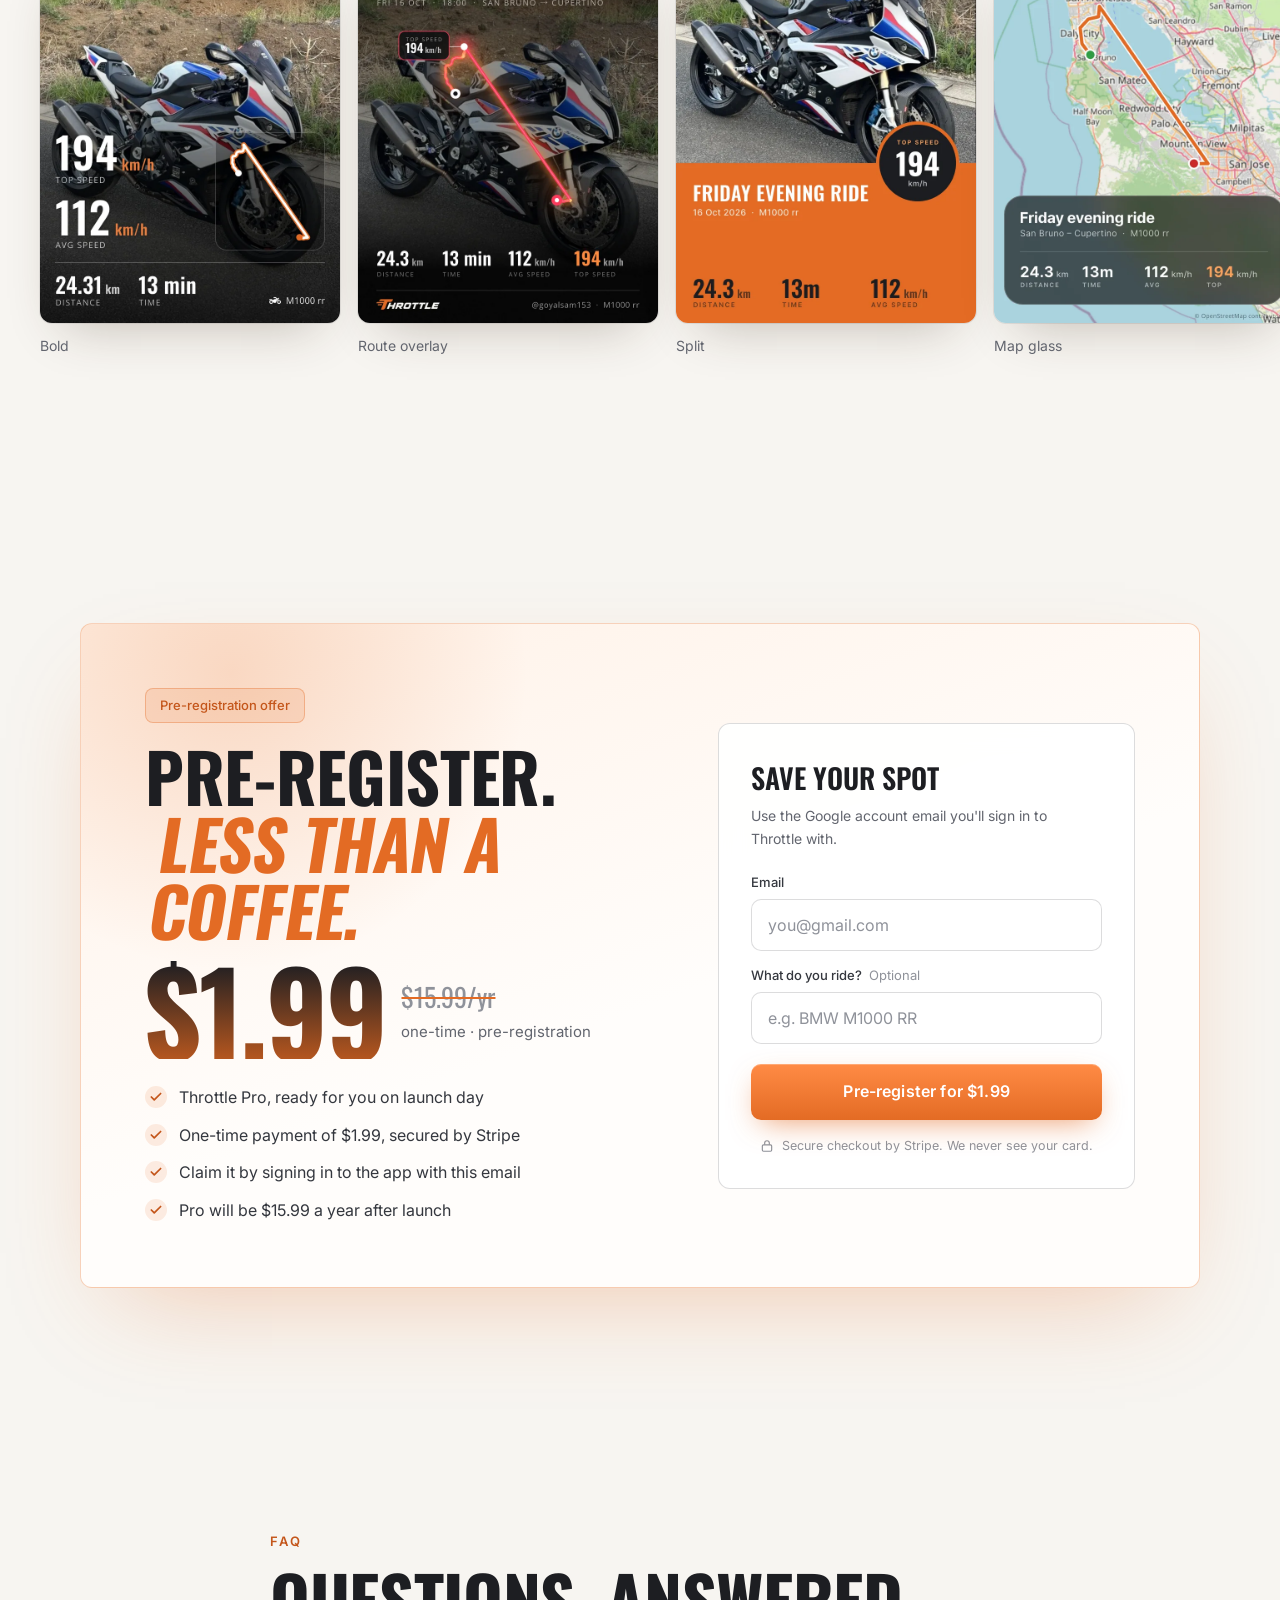
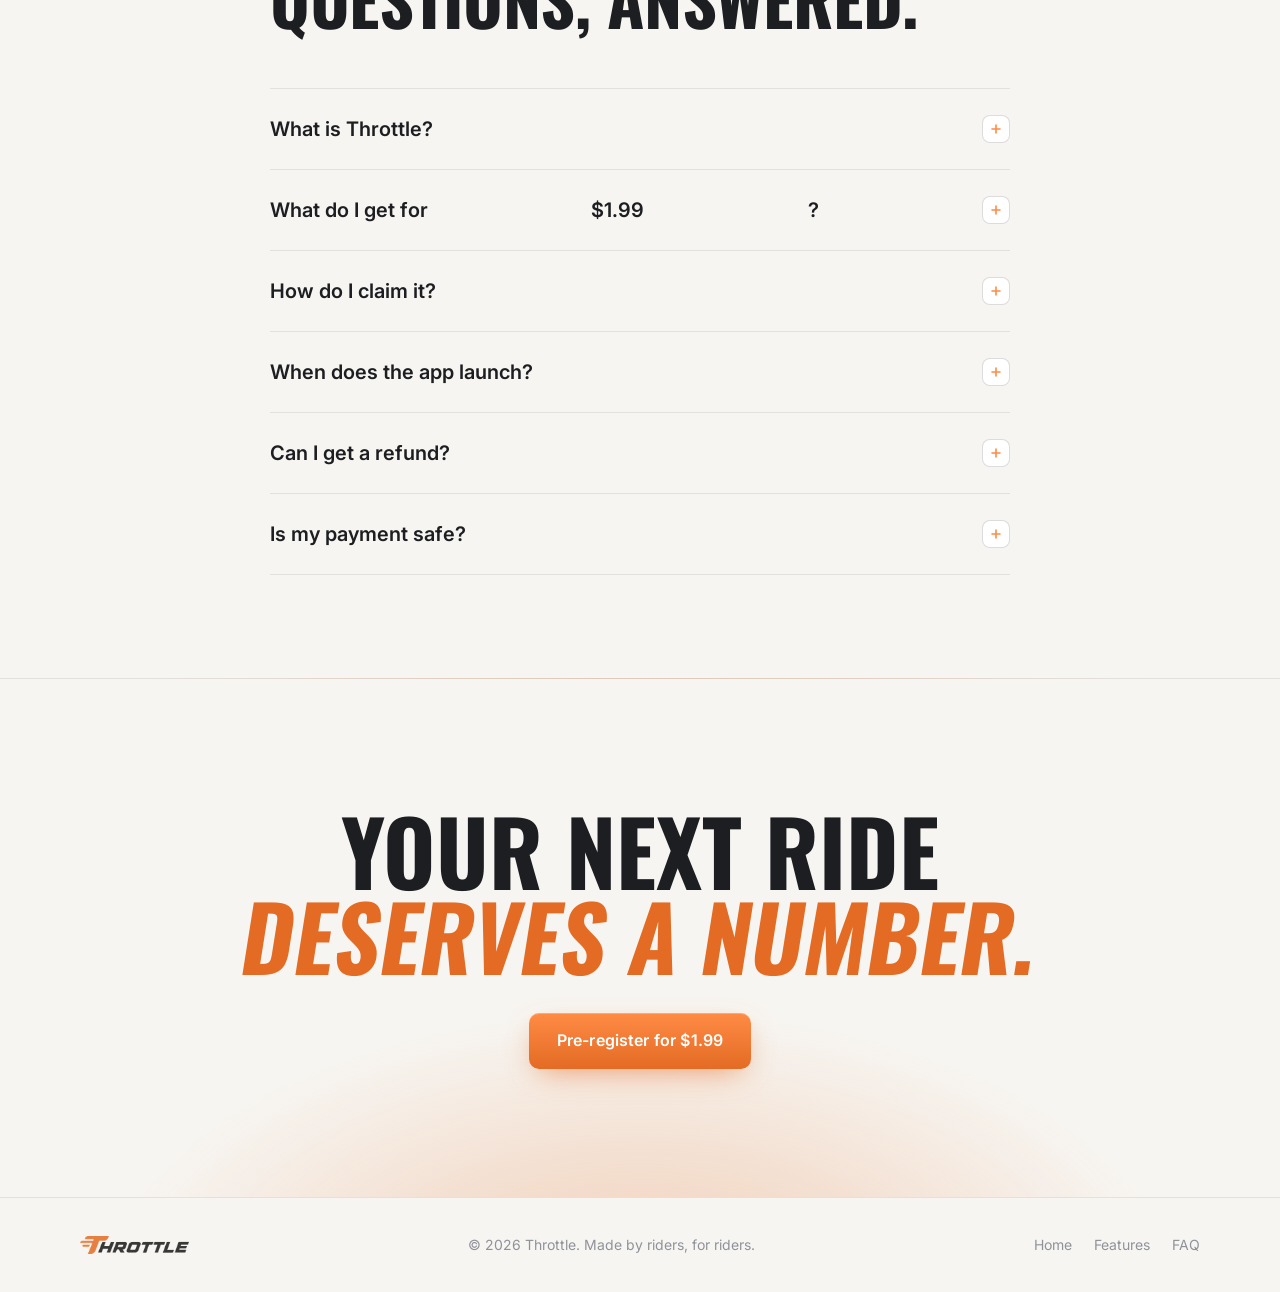
==== commit 1b9b30aa: "updaeeeee" ====
--- a/indexv2.html
+++ b/indexv2.html
@@ -15,7 +15,7 @@
   <meta charset="utf-8" />
   <meta name="viewport" content="width=device-width, initial-scale=1, viewport-fit=cover" />
   <title>Throttle: the ride tracker for motorcyclists</title>
-  <meta name="description" content="Throttle records every motorcycle ride with GPS, turns it into a ride card that flexes your top speed, and connects you with riders who get it. Pre-register for $1.99 (Pro will be $15.99 a year)." />
+  <meta name="description" content="Throttle records every motorcycle ride with GPS, turns it into a ride card that flexes your top speed, and connects you with riders who get it. Pre-register for $1.99 (Pro will be $15.99 a year). Reserve your username" />
   <meta name="theme-color" content="#f7f5f1" />
   <script>
     // Apply the saved theme before anything paints (light by default).
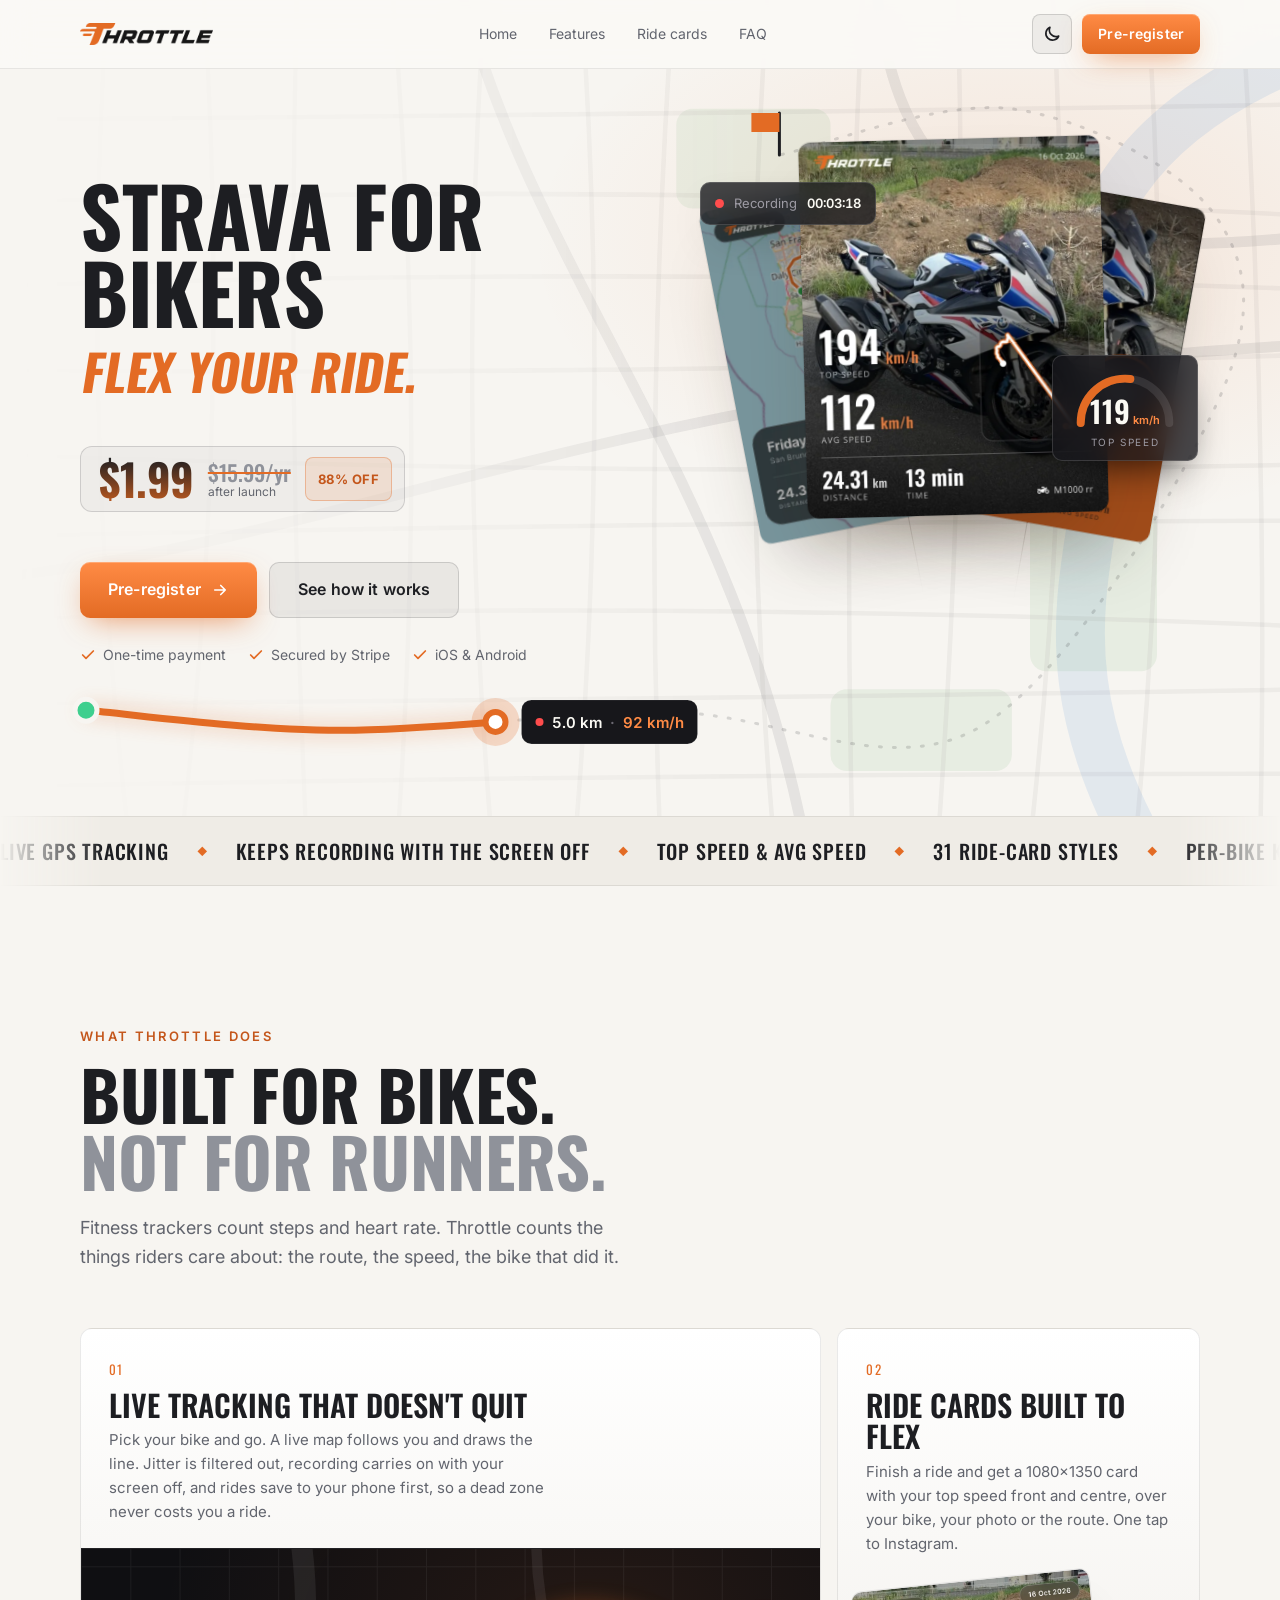
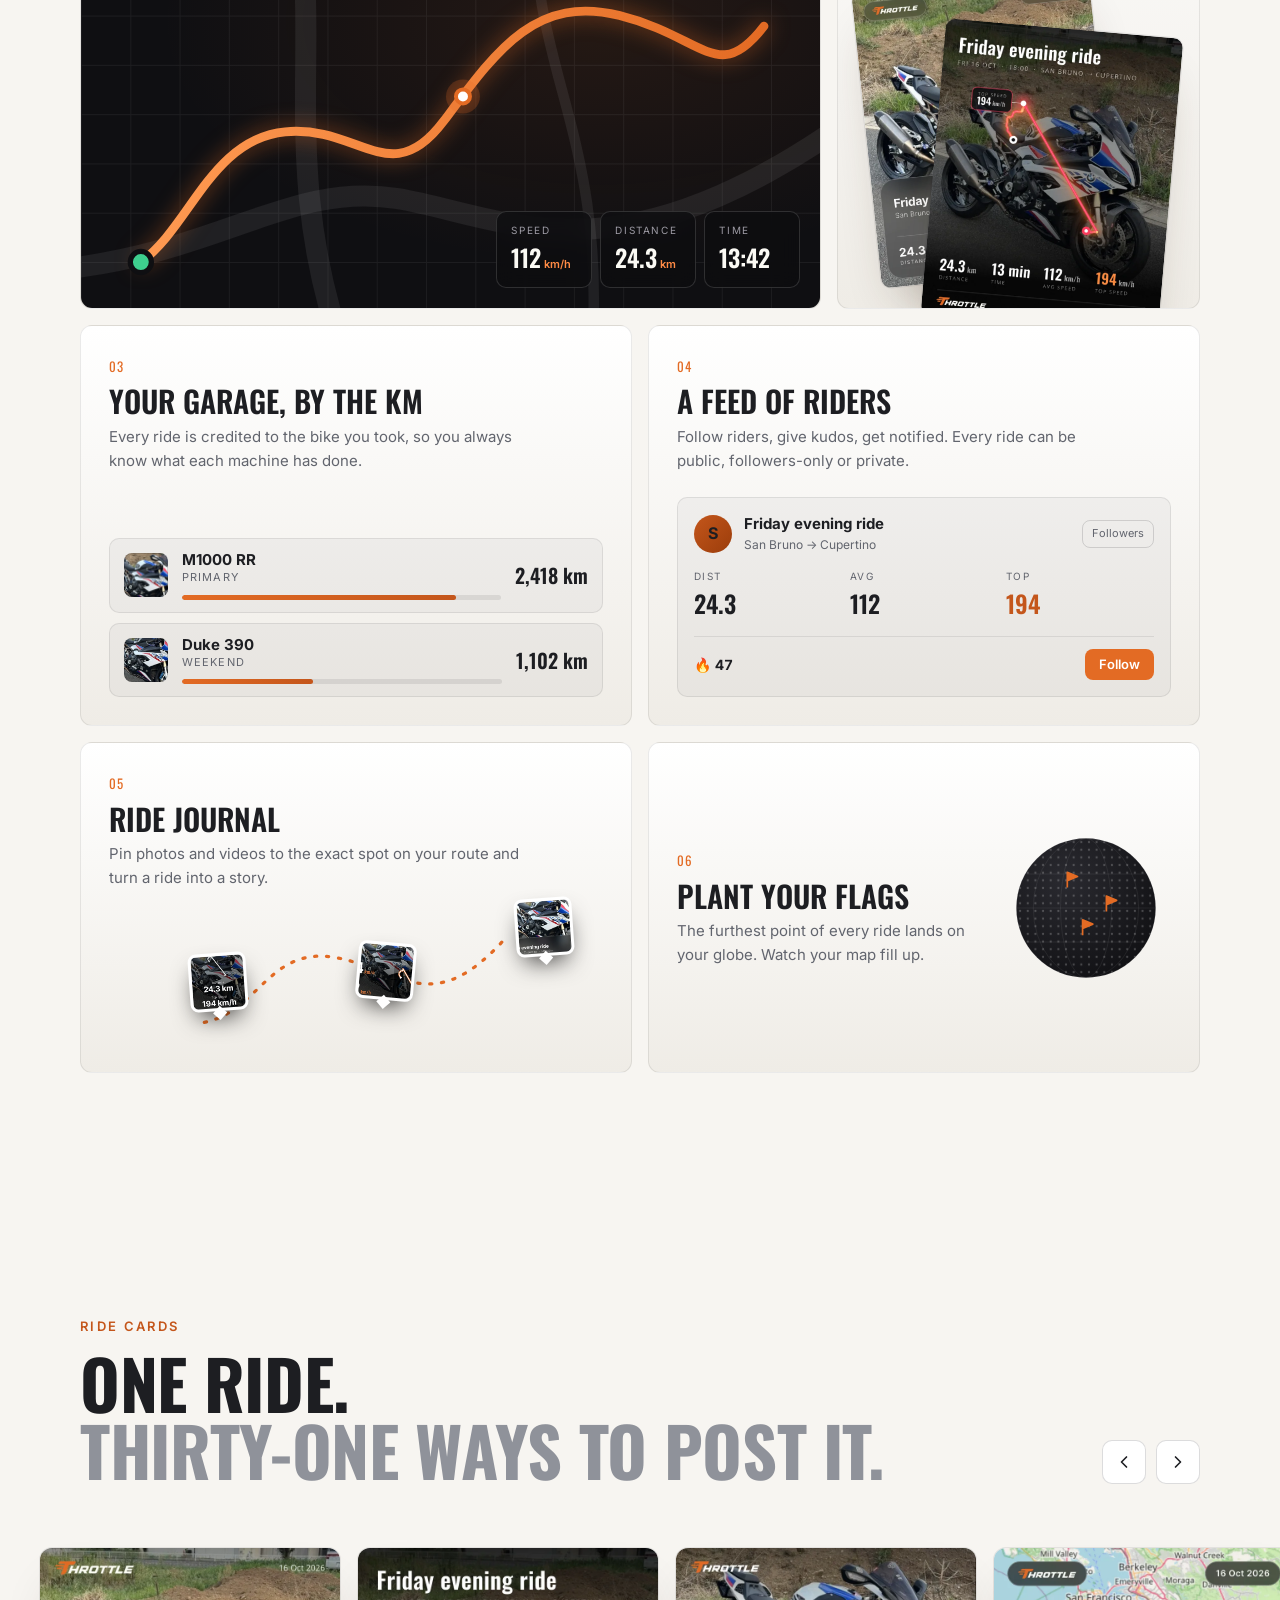
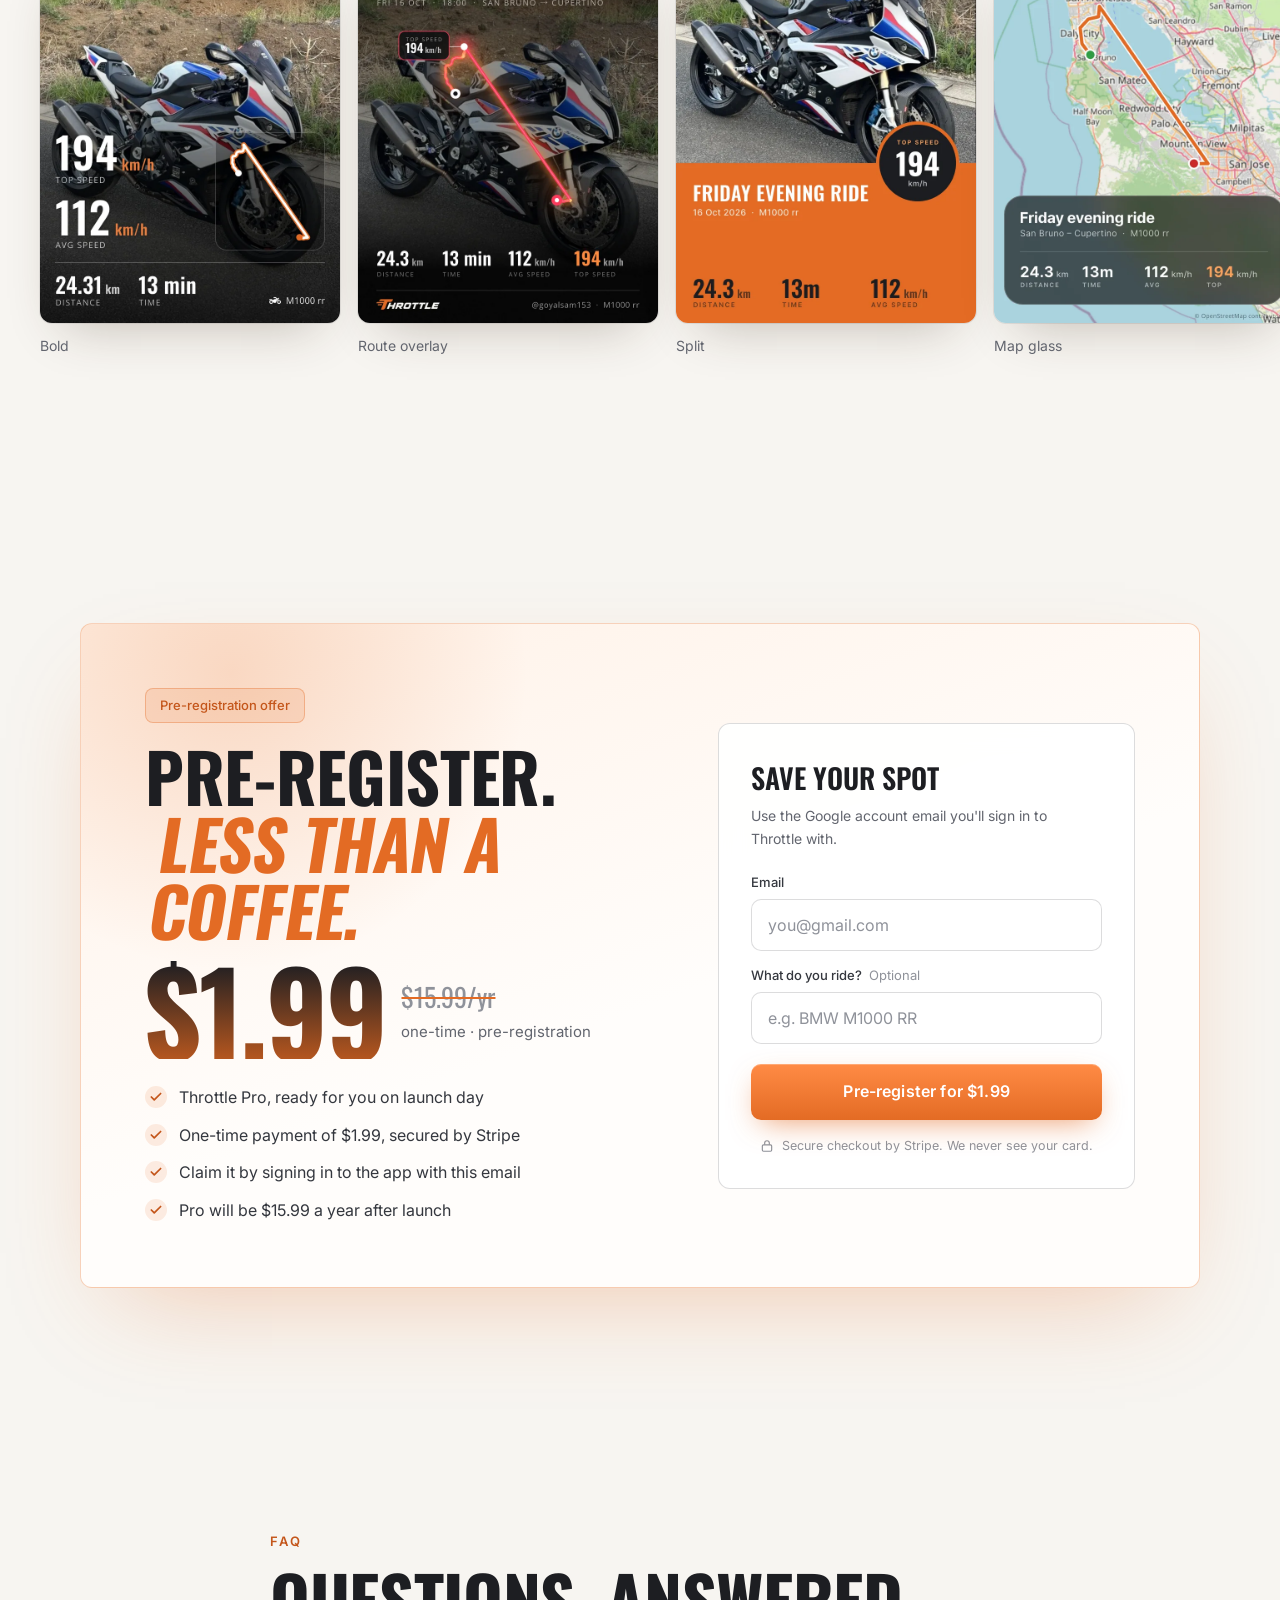
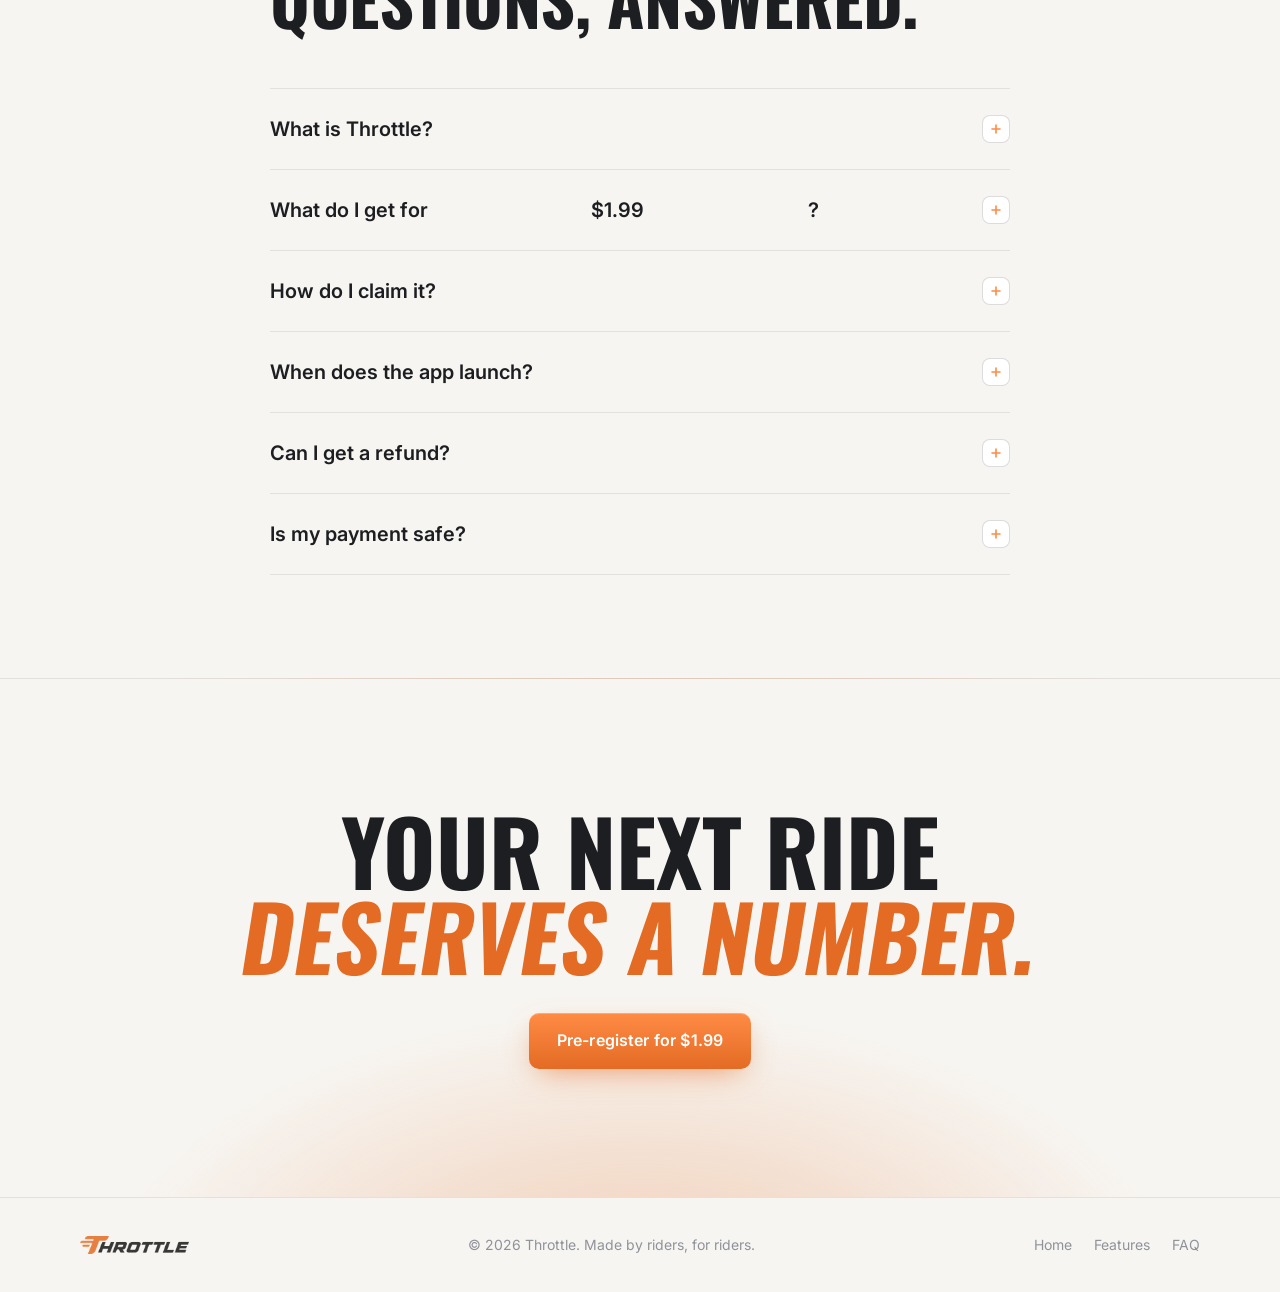
==== commit 51aecd97: "stripeee" ====
--- a/indexv2.html
+++ b/indexv2.html
@@ -498,7 +498,7 @@
   <div class="toast" id="toast" role="status" aria-live="polite" hidden></div>
 
   <script src="assets/js/config.js?v=3"></script>
-  <script src="assets/js/main.js?v=5" defer></script>
+  <script src="assets/js/main.js?v=6" defer></script>
   <script src="assets/js/hero-route.js?v=14" defer></script>
 </body>
 </html>
